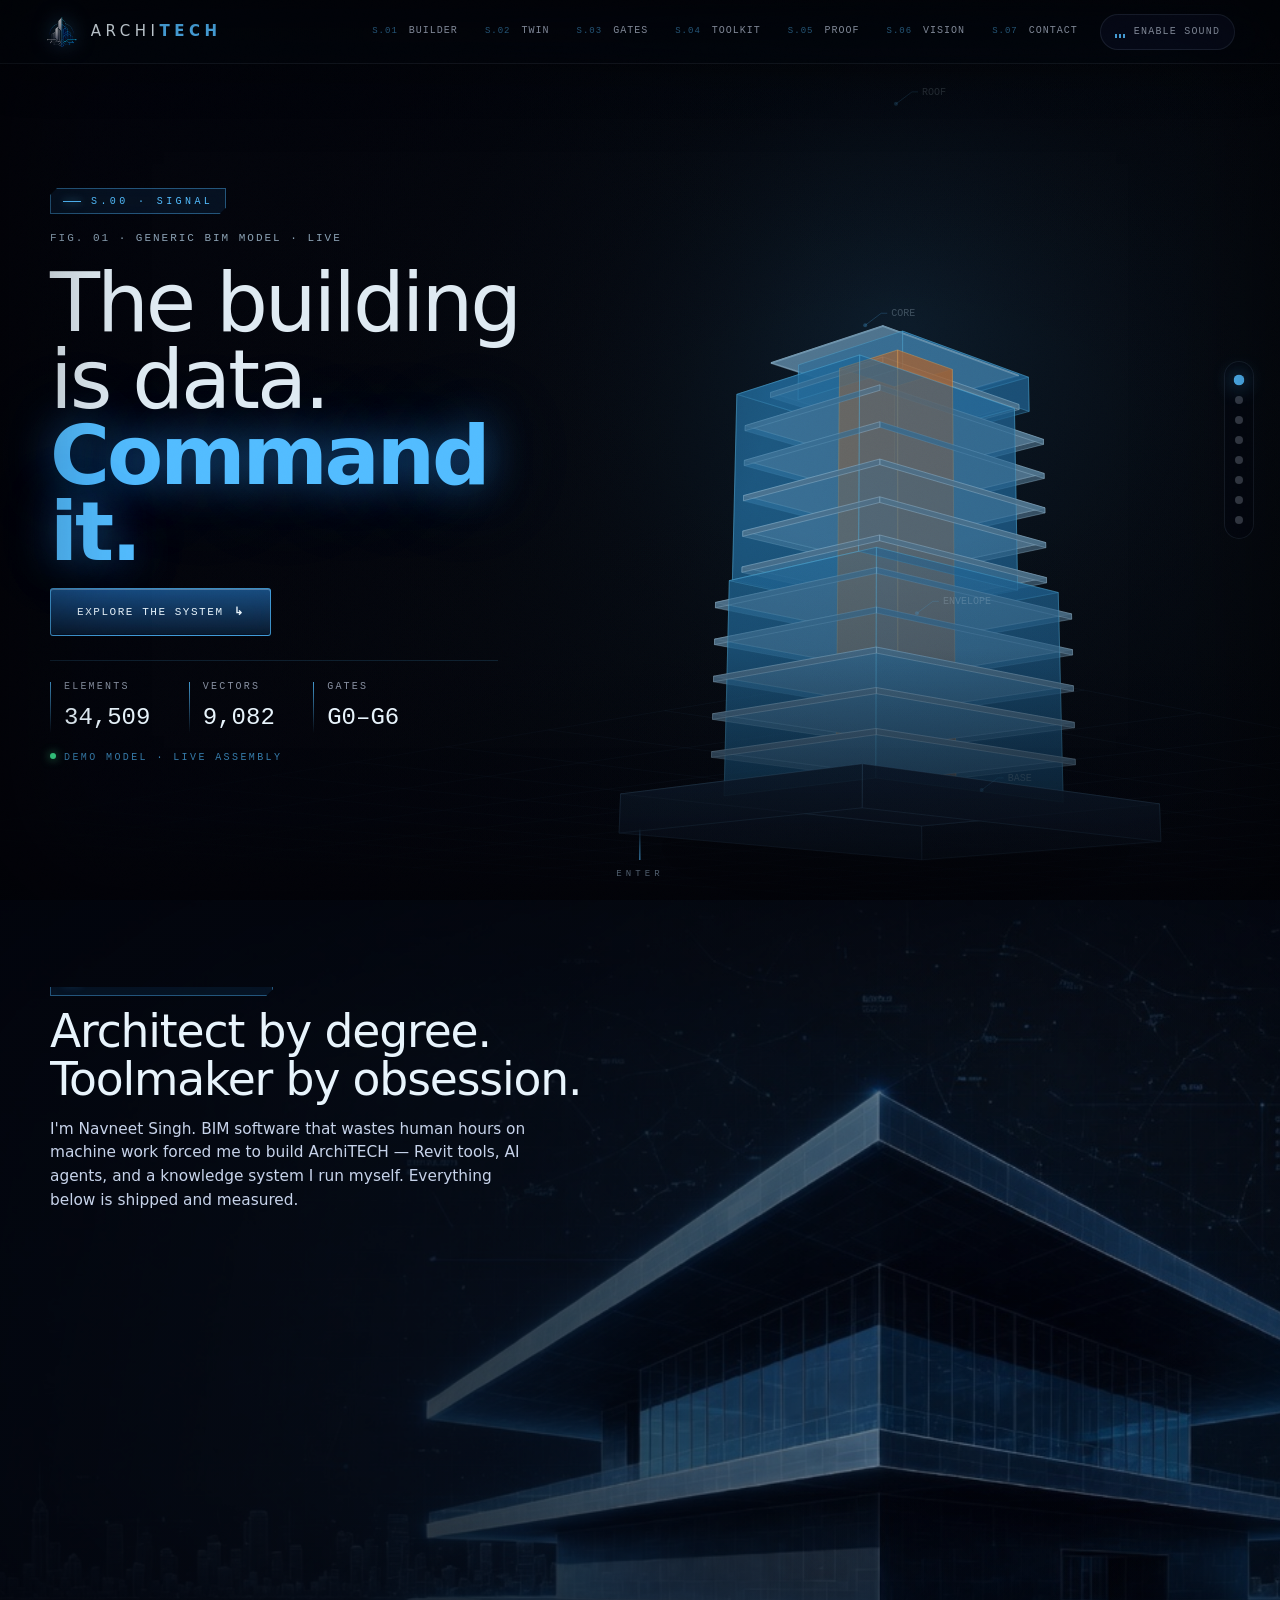
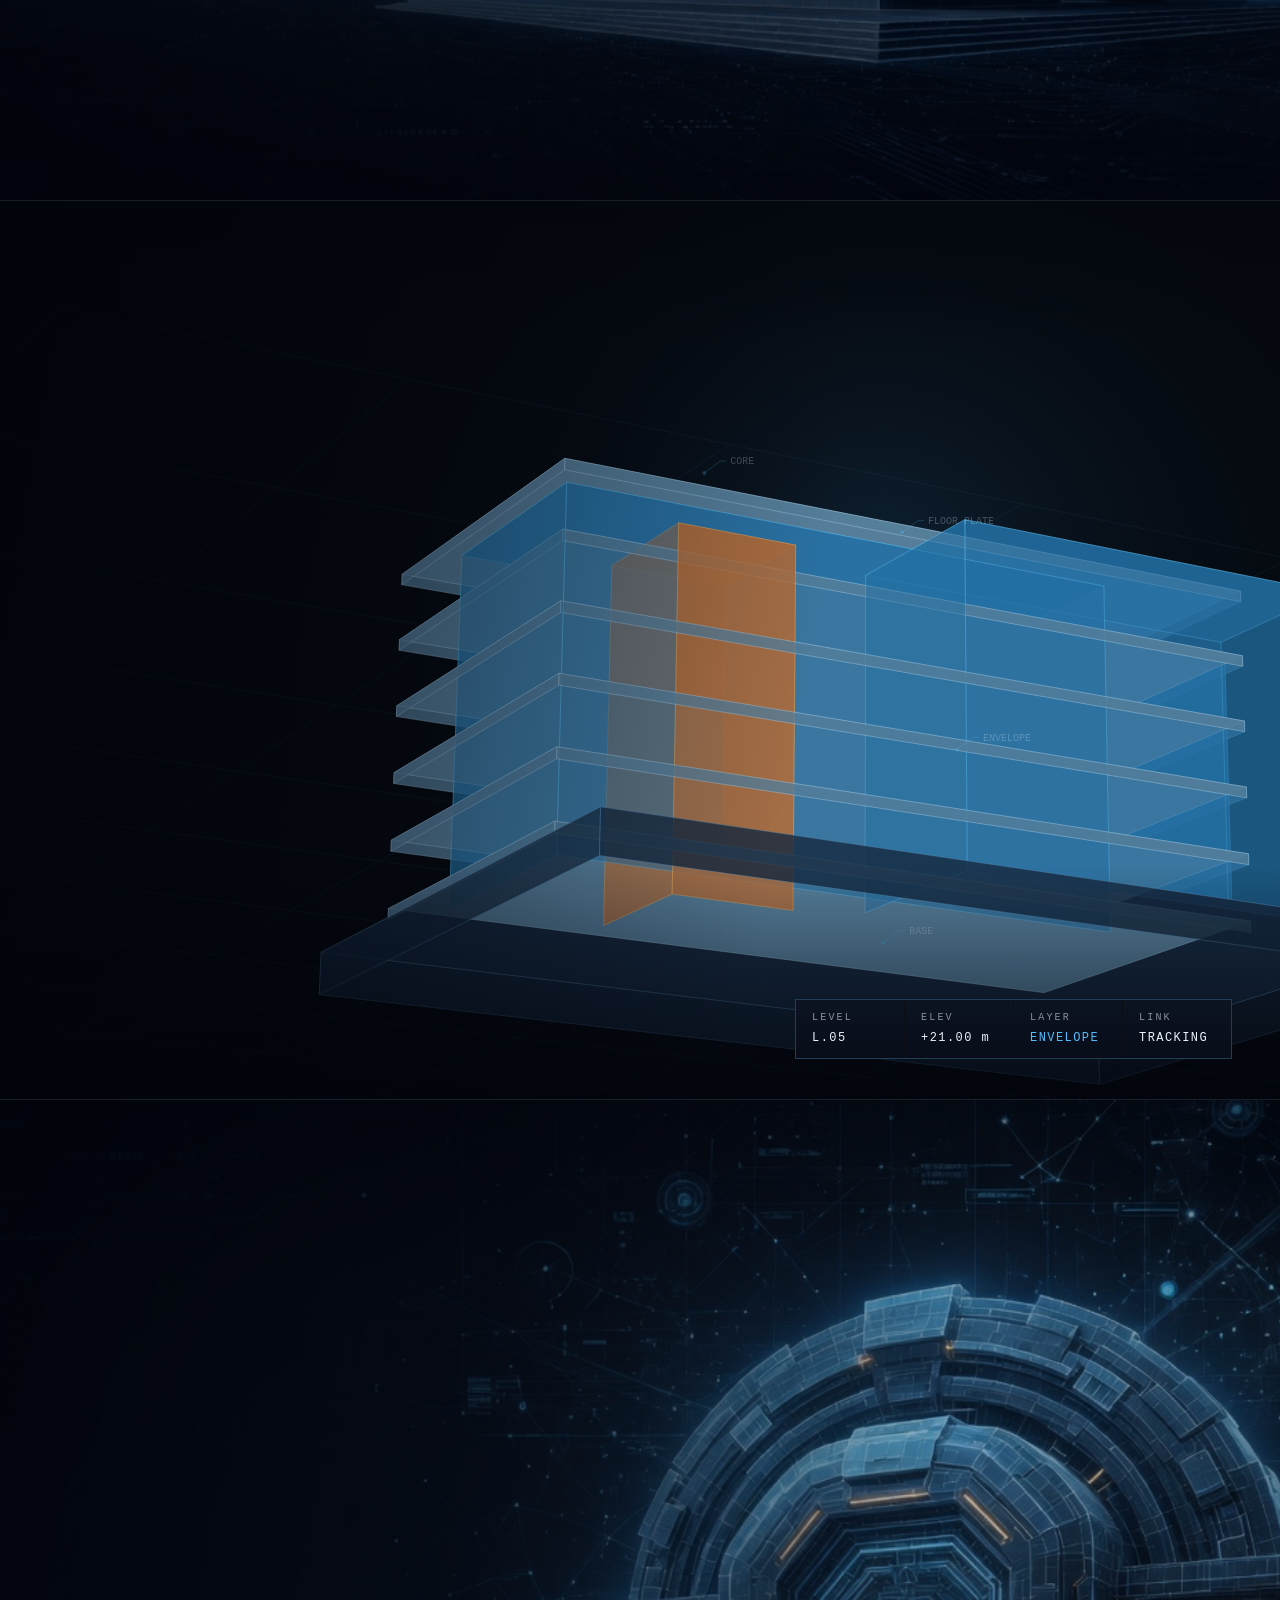
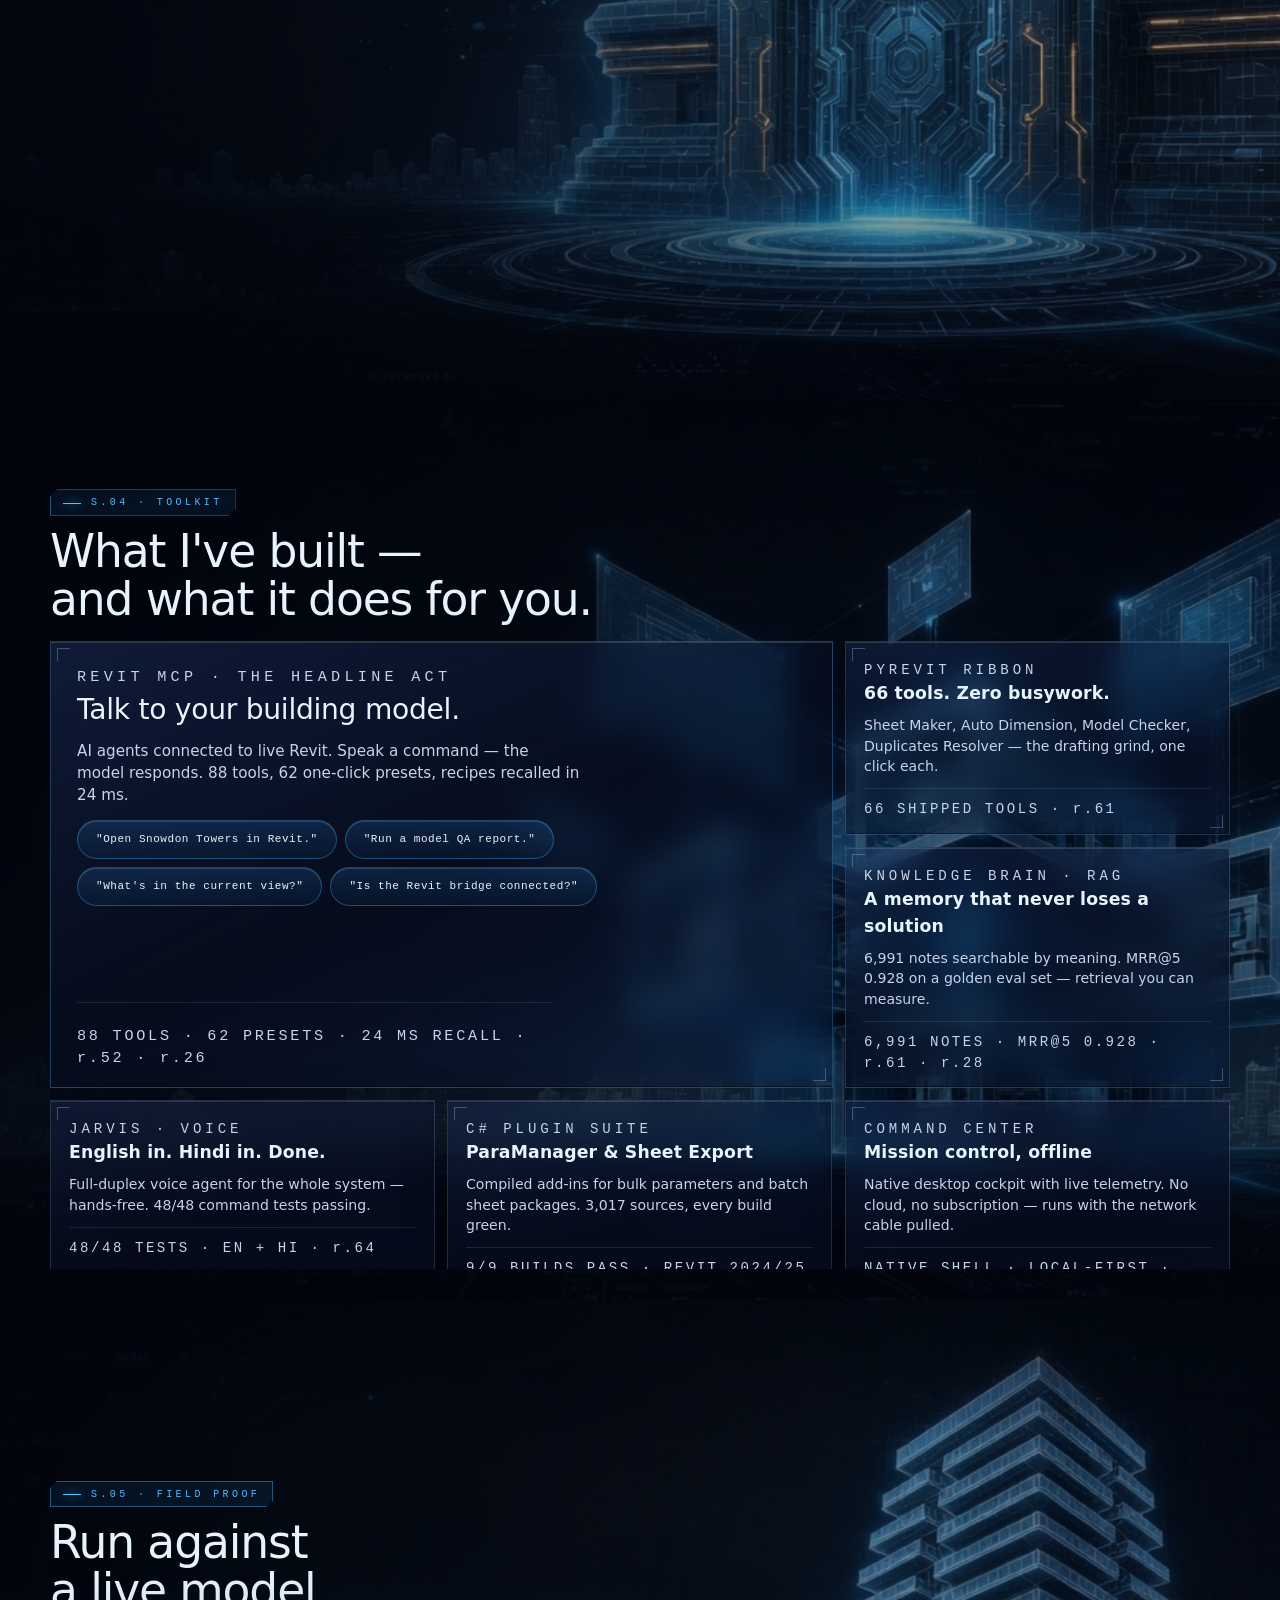
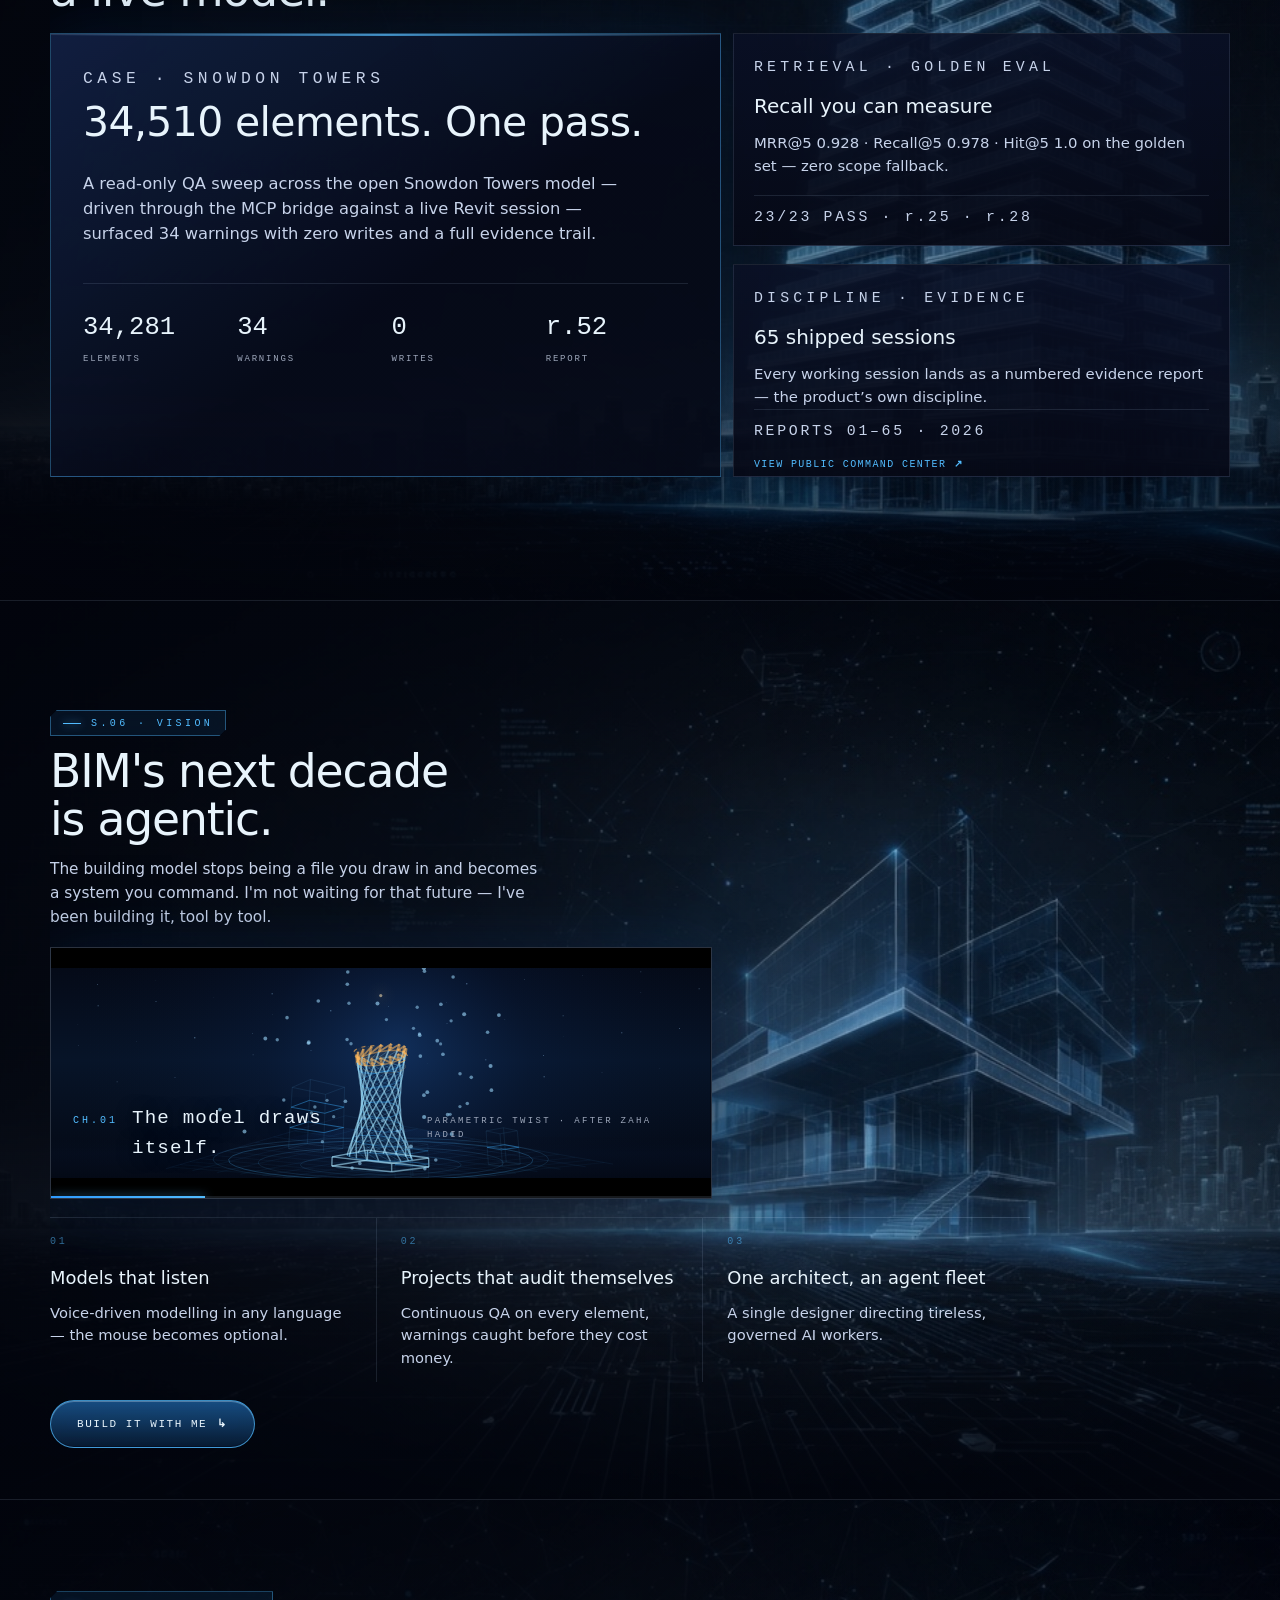
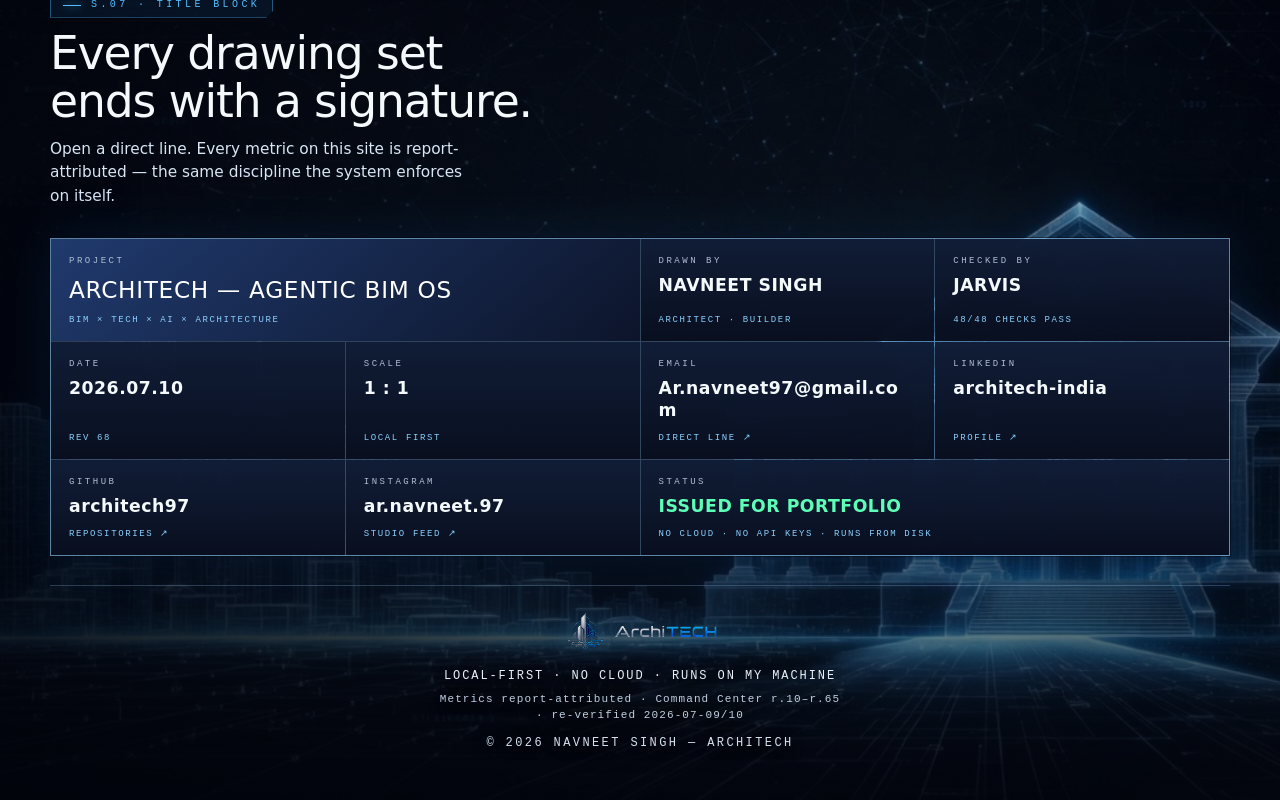
==== index.html @ 999695cd "ArchiTECH portfolio — cinematic agentic BIM OS showcase Co-Authored-By: Claude Fable 5 <noreply@anth" ====
<!doctype html>
<html lang="en">
<head>
  <meta charset="utf-8">
  <meta name="viewport" content="width=device-width, initial-scale=1">
  <meta name="theme-color" content="#05060f">
  <meta name="description" content="ArchiTECH — BIM, Revit automation, and local AI agents operating as one governed command system. Portfolio of Navneet Singh.">
  <meta property="og:type" content="website">
  <meta property="og:title" content="ArchiTECH — BIM × Tech × AI × Architecture">
  <meta property="og:description" content="The Agentic BIM OS: Revit automation, AI agents, and knowledge systems built by architect Navneet Singh. Talk to your building model.">
  <meta property="og:url" content="https://architech97.github.io/architech-portfolio/">
  <meta property="og:image" content="https://architech97.github.io/architech-portfolio/assets/architech-vision.jpeg">
  <meta name="twitter:card" content="summary_large_image">
  <meta name="twitter:title" content="ArchiTECH — BIM × Tech × AI × Architecture">
  <meta name="twitter:description" content="The Agentic BIM OS: Revit automation, AI agents, and knowledge systems built by architect Navneet Singh.">
  <meta name="twitter:image" content="https://architech97.github.io/architech-portfolio/assets/architech-vision.jpeg">
  <title>ArchiTECH — BIM × Tech × AI × Architecture</title>
  <link rel="icon" type="image/png" href="assets/architech-mark.png">
  <link rel="preload" as="image" href="assets/architech-vision.jpeg">
  <link rel="stylesheet" href="styles.css">
</head>
<body>
  <a class="skip-link" href="#main-content">Skip to content</a>
  <div class="cinema-frame" aria-hidden="true"></div>
  <div class="grain" aria-hidden="true"></div>

  <header class="topbar">
    <a class="brand js-audio-hit" href="#signal" aria-label="ArchiTECH home">
      <img class="brand-img" src="assets/architech-mark.png" alt="" width="34" height="30">
      <span class="brand-word">ARCHI<b>TECH</b></span>
    </a>

    <nav class="site-nav" id="site-nav" aria-label="Drawing set">
      <a class="js-audio-hit" href="#system"><i>S.01</i> Builder</a>
      <a class="js-audio-hit" href="#twin"><i>S.02</i> Twin</a>
      <a class="js-audio-hit" href="#gates"><i>S.03</i> Gates</a>
      <a class="js-audio-hit" href="#toolkit"><i>S.04</i> Toolkit</a>
      <a class="js-audio-hit" href="#proof"><i>S.05</i> Proof</a>
      <a class="js-audio-hit" href="#vision"><i>S.06</i> Vision</a>
      <a class="js-audio-hit" href="#contact"><i>S.07</i> Contact</a>
    </nav>

    <div class="topbar-end">
      <button class="sound-toggle js-audio-hit" type="button" data-sound-toggle aria-pressed="false" aria-label="Enable sound">
        <span class="sound-bars" aria-hidden="true"><i></i><i></i><i></i></span>
        <span data-sound-label>Enable sound</span>
      </button>
      <button class="nav-toggle js-audio-hit" type="button" data-nav-toggle aria-expanded="false" aria-controls="site-nav" aria-label="Open navigation">
        <span class="nav-toggle-bars" aria-hidden="true"><i></i><i></i><i></i></span>
      </button>
    </div>
  </header>

  <div class="nav-scrim" data-nav-scrim hidden></div>

  <nav class="slide-rail" aria-label="Slide progress">
    <a class="slide-dot js-audio-hit" href="#signal" data-slide="signal" aria-label="S.00 Signal" title="Signal"></a>
    <a class="slide-dot js-audio-hit" href="#system" data-slide="system" aria-label="S.01 Builder" title="Builder"></a>
    <a class="slide-dot js-audio-hit" href="#twin" data-slide="twin" aria-label="S.02 Twin" title="Twin"></a>
    <a class="slide-dot js-audio-hit" href="#gates" data-slide="gates" aria-label="S.03 Gates" title="Gates"></a>
    <a class="slide-dot js-audio-hit" href="#toolkit" data-slide="toolkit" aria-label="S.04 Toolkit" title="Toolkit"></a>
    <a class="slide-dot js-audio-hit" href="#proof" data-slide="proof" aria-label="S.05 Proof" title="Proof"></a>
    <a class="slide-dot js-audio-hit" href="#vision" data-slide="vision" aria-label="S.06 Vision" title="Vision"></a>
    <a class="slide-dot js-audio-hit" href="#contact" data-slide="contact" aria-label="S.07 Contact" title="Contact"></a>
  </nav>

  <main id="main-content" class="deck">

    <!-- ============ S.00 SIGNAL ============ -->
    <section class="hero slide holo-stage" id="signal" aria-labelledby="hero-title">
      <canvas id="signal-canvas" class="scene-canvas" aria-hidden="true"></canvas>
      <div class="hero-grade" aria-hidden="true"></div>
      <div class="hero-vignette" aria-hidden="true"></div>

      <div class="hero-inner">
        <div class="hero-copy" data-reveal>
          <p class="sheet-tag mono">S.00 · SIGNAL</p>
          <p class="model-plate mono" aria-hidden="true">FIG. 01 · GENERIC BIM MODEL · LIVE</p>
          <h1 id="hero-title">
            <span class="thin">The building</span>
            <span class="thin">is data.</span>
            <span class="strong">Command it.</span>
          </h1>
          <div class="hero-actions">
            <a class="btn btn-primary js-audio-hit" href="#system">Explore the system <b aria-hidden="true">↳</b></a>
          </div>
          <dl class="hero-hud mono" aria-label="System readout">
            <div><dt>Elements</dt><dd><span data-count="34510">0</span></dd></div>
            <div><dt>Vectors</dt><dd><span data-count="9082">0</span></dd></div>
            <div><dt>Gates</dt><dd>G0–G6</dd></div>
          </dl>
          <p class="hero-build mono" aria-hidden="true"><i></i>DEMO MODEL · LIVE ASSEMBLY</p>
        </div>
      </div>
      <p class="scroll-cue mono" aria-hidden="true"><span></span>ENTER</p>
    </section>

    <!-- ============ S.01 THE BUILDER ============ -->
    <section class="sec slide" id="system" aria-labelledby="system-title">
      <div class="slide-frame">
        <header class="sec-head" data-reveal>
          <p class="sheet-tag mono">S.01 · THE BUILDER</p>
          <h2 id="system-title">Architect by degree.<br>Toolmaker by obsession.</h2>
          <p class="sec-lede">
            I'm Navneet Singh. BIM software that wastes human hours on machine work forced me
            to build ArchiTECH — Revit tools, AI agents, and a knowledge system I run myself.
            Everything below is shipped and measured.
          </p>
        </header>

        <div class="stat-hero" data-reveal>
          <article class="stat primary">
            <b class="mono"><span data-count="66">0</span></b>
            <span>Revit ribbon tools</span>
            <i class="mono">r.61 · pyRevit</i>
          </article>
          <article class="stat primary">
            <b class="mono"><span data-count="34510">0</span></b>
            <span>Elements in one QA pass</span>
            <i class="mono">r.52 · Snowdon Towers</i>
          </article>
          <article class="stat primary">
            <b class="mono">G0–G6</b>
            <span>Safety gates on every write</span>
            <i class="mono">standing law</i>
          </article>
        </div>

        <div class="stat-grid" data-reveal aria-label="Full telemetry">
          <article class="stat"><b class="mono"><span data-count="6991">0</span></b><span>Vault notes indexed</span><i class="mono">r.61</i></article>
          <article class="stat"><b class="mono"><span data-count="9082">0</span></b><span>Vectors in Qdrant</span><i class="mono">r.61 · live</i></article>
          <article class="stat"><b class="mono"><span data-count="88">0</span></b><span>MCP tools cataloged</span><i class="mono">r.52 · 54 runnable</i></article>
          <article class="stat"><b class="mono"><span data-count="3017">0</span></b><span>C# sources, 9/9 builds</span><i class="mono">r.63 · r.31</i></article>
          <article class="stat"><b class="mono">48/48</b><span>Voice action tests</span><i class="mono">r.64 · JARVIS</i></article>
          <article class="stat"><b class="mono">0.928</b><span>MRR@5 retrieval</span><i class="mono">r.28 · golden set</i></article>
        </div>
      </div>

      <!-- Full-bleed ribbon ticker — outside the content frame so it runs edge-to-edge -->
      <div class="ribbon-panel" data-reveal aria-label="Shipped Revit tools">
        <div class="ribbon-head">
          <span class="ribbon-live mono" aria-hidden="true"><i></i> LIVE RIBBON</span>
          <p class="marquee-caption mono">66 TOOLS ON ONE RIBBON — EVERY NAME BELOW IS SHIPPED AND IN USE</p>
        </div>
        <div class="marquee-wrap">
          <div class="marquee" aria-hidden="true">
            <div class="marquee-track">
              <span>Sheet Maker</span><span>Auto Dimension</span><span>Model Checker</span><span>BEP Check</span><span>ISO 19650 Check</span><span>Warnings Inspector</span><span>Duplicates Resolver</span><span>Excel to Schedule</span><span>Sheet Renamer</span><span>Purge</span><span>Room to Finishes</span><span>Coord Plan</span><span>History Tracker</span><span>Family Name Editor</span>
              <span>Sheet Maker</span><span>Auto Dimension</span><span>Model Checker</span><span>BEP Check</span><span>ISO 19650 Check</span><span>Warnings Inspector</span><span>Duplicates Resolver</span><span>Excel to Schedule</span><span>Sheet Renamer</span><span>Purge</span><span>Room to Finishes</span><span>Coord Plan</span><span>History Tracker</span><span>Family Name Editor</span>
            </div>
          </div>
          <div class="marquee marquee-rev" aria-hidden="true">
            <div class="marquee-track">
              <span>Match Overrides</span><span>VP Align</span><span>Text Tag Align</span><span>Drafting Legend</span><span>Spell Check</span><span>Imports Off</span><span>Links Inspector</span><span>Detail Groups</span><span>Make Pattern</span><span>Merge Dimension</span><span>Room Height Adjust</span><span>Navis View</span><span>Graphic Overviews</span><span>Usage Dashboard</span>
              <span>Match Overrides</span><span>VP Align</span><span>Text Tag Align</span><span>Drafting Legend</span><span>Spell Check</span><span>Imports Off</span><span>Links Inspector</span><span>Detail Groups</span><span>Make Pattern</span><span>Merge Dimension</span><span>Room Height Adjust</span><span>Navis View</span><span>Graphic Overviews</span><span>Usage Dashboard</span>
            </div>
          </div>
        </div>
      </div>
    </section>

    <!-- ============ S.02 DIGITAL TWIN ============ -->
    <section class="twin slide holo-stage" id="twin" aria-labelledby="twin-title">
      <canvas id="twin-canvas" class="scene-canvas" aria-hidden="true"></canvas>
      <div class="twin-grade" aria-hidden="true"></div>

      <div class="twin-copy" data-reveal>
        <div class="twin-rail">
          <p class="sheet-tag mono">S.02 · DIGITAL TWIN</p>
          <p class="model-plate mono">FIG. 02 · GENERIC BIM MODEL</p>
          <h2 id="twin-title">From massing<br>to model intelligence.</h2>
          <p>A generic demo building assembles as coordinated structure, floors, envelope, and systems—then verifies as one digital twin.</p>
          <ol class="twin-stages mono" data-twin-stages aria-label="Model assembly stages">
            <li class="twin-stage is-active" data-stage="0">01 · Structure</li>
            <li class="twin-stage" data-stage="1">02 · Floor plates</li>
            <li class="twin-stage" data-stage="2">03 · Envelope</li>
            <li class="twin-stage" data-stage="3">04 · Systems</li>
            <li class="twin-stage" data-stage="4">05 · Verified</li>
          </ol>
          <p class="twin-hint mono">DRAG TO INSPECT · SOLID BIM VIEW</p>
          <p class="twin-status mono">ACTIVE · <b id="twin-build-status">Structure</b></p>
        </div>
      </div>

      <div class="twin-hud mono" aria-hidden="true">
        <div class="hud-cell"><span class="hud-k">LEVEL</span><span id="twin-level">L.00</span></div>
        <div class="hud-cell"><span class="hud-k">ELEV</span><span id="twin-elev">+0.00 m</span></div>
        <div class="hud-cell"><span class="hud-k">LAYER</span><span id="twin-layer">STREAM BED</span></div>
        <div class="hud-cell hud-ok"><span class="hud-k">LINK</span><span class="ro-ok">TRACKING</span></div>
      </div>
    </section>

    <!-- ============ S.03 GOVERNED WRITES ============ -->
    <section class="sec gates slide" id="gates" aria-labelledby="gates-title">
      <div class="slide-frame">
      <div class="gates-grid">
        <header class="sec-head" data-reveal>
          <p class="sheet-tag mono">S.03 · GOVERNED WRITES</p>
          <h2 id="gates-title">The agent never<br>touches the model.</h2>
          <p class="sec-lede">
            AI that edits a live building model has to earn trust. Every proposed change
            clears seven safety gates, runs as an all-or-nothing transaction, survives a
            double-check, and leaves permanent proof. Anything less rolls back.
          </p>
          <p class="sec-note mono">SAFETY IS THE FEATURE. NOTHING CHANGES WITHOUT A PAPER TRAIL.</p>
        </header>

        <ol class="pipeline" data-reveal aria-label="Write pipeline">
          <li class="pl-stage" style="--i:0" data-tilt><span class="card-glare" aria-hidden="true"></span><b>YOUR INTENT</b><span class="mono">spoken or typed — understood and checked</span></li>
          <li class="pl-gates" style="--i:1" aria-label="Gate chain G0 to G6 — click a gate to ignite the chain">
            <span class="gate mono" style="--i:1">G0</span>
            <span class="gate mono" style="--i:2">G1</span>
            <span class="gate mono" style="--i:3">G2</span>
            <span class="gate mono" style="--i:4">G3</span>
            <span class="gate mono" style="--i:5">G4</span>
            <span class="gate mono" style="--i:6">G5</span>
            <span class="gate mono" style="--i:7">G6</span>
          </li>
          <li class="pl-hint mono" style="--i:7" aria-hidden="true">CLICK A GATE TO IGNITE THE CHAIN</li>
          <li class="pl-stage" style="--i:8" data-tilt><span class="card-glare" aria-hidden="true"></span><b>THE CHANGE</b><span class="mono">all-or-nothing — no half-finished edits</span></li>
          <li class="pl-stage" style="--i:9" data-tilt><span class="card-glare" aria-hidden="true"></span><b>THE DOUBLE-CHECK</b><span class="mono">verified against the live model</span></li>
          <li class="pl-stage last" style="--i:10" data-tilt><span class="card-glare" aria-hidden="true"></span><b>THE RECORD</b><span class="mono">permanent proof of what changed, and why</span></li>
          <li class="pl-rollback mono" style="--i:11" aria-label="Failure path">⟲ ANY FAILURE → ROLLBACK — THE MODEL IS NEVER LEFT MID-WRITE</li>
        </ol>
      </div>
      </div>
    </section>

    <!-- ============ S.04 TOOLKIT ============ -->
    <section class="sec slide" id="toolkit" aria-labelledby="toolkit-title">
      <div class="slide-frame">
      <header class="sec-head" data-reveal>
        <p class="sheet-tag mono">S.04 · TOOLKIT</p>
        <h2 id="toolkit-title">What I've built —<br>and what it does for you.</h2>
      </header>

      <div class="cards bento">
        <article class="card feature" data-reveal data-tilt>
          <span class="card-glare" aria-hidden="true"></span>
          <p class="card-eyebrow mono">REVIT MCP · THE HEADLINE ACT</p>
          <h3>Talk to your building model.</h3>
          <p>
            AI agents connected to live Revit. Speak a command — the model responds.
            88 tools, 62 one-click presets, recipes recalled in 24&nbsp;ms.
          </p>
          <ul class="say-list" aria-label="Real commands it runs">
            <li class="mono js-audio-hit">"Open Snowdon Towers in Revit."</li>
            <li class="mono js-audio-hit">"Run a model QA report."</li>
            <li class="mono js-audio-hit">"What's in the current view?"</li>
            <li class="mono js-audio-hit">"Is the Revit bridge connected?"</li>
          </ul>
          <p class="card-meta mono">88 TOOLS · 62 PRESETS · 24 MS RECALL · r.52 · r.26</p>
        </article>

        <article class="card" data-reveal data-tilt>
          <span class="card-glare" aria-hidden="true"></span>
          <p class="card-eyebrow mono">PYREVIT RIBBON</p>
          <h3>66 tools. Zero busywork.</h3>
          <p>Sheet Maker, Auto Dimension, Model Checker, Duplicates Resolver — the drafting grind, one click each.</p>
          <p class="card-meta mono">66 SHIPPED TOOLS · r.61</p>
        </article>

        <article class="card" data-reveal data-tilt>
          <span class="card-glare" aria-hidden="true"></span>
          <p class="card-eyebrow mono">KNOWLEDGE BRAIN · RAG</p>
          <h3>A memory that never loses a solution</h3>
          <p>6,991 notes searchable by meaning. MRR@5 0.928 on a golden eval set — retrieval you can measure.</p>
          <p class="card-meta mono">6,991 NOTES · MRR@5 0.928 · r.61 · r.28</p>
        </article>

        <article class="card" data-reveal data-tilt>
          <span class="card-glare" aria-hidden="true"></span>
          <p class="card-eyebrow mono">JARVIS · VOICE</p>
          <h3>English in. Hindi in. Done.</h3>
          <p>Full-duplex voice agent for the whole system — hands-free. 48/48 command tests passing.</p>
          <p class="card-meta mono">48/48 TESTS · EN + HI · r.64</p>
        </article>

        <article class="card" data-reveal data-tilt>
          <span class="card-glare" aria-hidden="true"></span>
          <p class="card-eyebrow mono">C# PLUGIN SUITE</p>
          <h3>ParaManager & Sheet Export</h3>
          <p>Compiled add-ins for bulk parameters and batch sheet packages. 3,017 sources, every build green.</p>
          <p class="card-meta mono">9/9 BUILDS PASS · REVIT 2024/25 · r.63 · r.31</p>
        </article>

        <article class="card" data-reveal data-tilt>
          <span class="card-glare" aria-hidden="true"></span>
          <p class="card-eyebrow mono">COMMAND CENTER</p>
          <h3>Mission control, offline</h3>
          <p>Native desktop cockpit with live telemetry. No cloud, no subscription — runs with the network cable pulled.</p>
          <p class="card-meta mono">NATIVE SHELL · LOCAL-FIRST · r.62</p>
        </article>
      </div>

      <p class="platforms mono" data-reveal aria-label="Platforms covered">
        <span>REVIT</span><span>AUTOCAD</span><span>NAVISWORKS</span><span>SKETCHUP</span><span>RHINO</span>
      </p>
      </div>
    </section>

    <!-- ============ S.05 FIELD PROOF ============ -->
    <section class="sec slide" id="proof" aria-labelledby="proof-title">
      <div class="slide-frame">
      <header class="sec-head" data-reveal>
        <p class="sheet-tag mono">S.05 · FIELD PROOF</p>
        <h2 id="proof-title">Run against<br>a live model.</h2>
      </header>

      <article class="case-cinema" data-reveal>
        <div class="case-cinema-main" data-tilt>
          <span class="card-glare" aria-hidden="true"></span>
          <p class="card-eyebrow mono">CASE · SNOWDON TOWERS</p>
          <h3>34,510 elements. One pass.</h3>
          <p>
            A read-only QA sweep across the open Snowdon Towers model — driven through the
            MCP bridge against a live Revit session — surfaced 34 warnings with zero writes
            and a full evidence trail.
          </p>
          <div class="case-metrics mono">
            <div><span data-count="34510">0</span><i>elements</i></div>
            <div><span data-count="34">0</span><i>warnings</i></div>
            <div><span>0</span><i>writes</i></div>
            <div><span>r.52</span><i>report</i></div>
          </div>
        </div>
        <div class="case-cinema-side">
          <article class="proof-card" data-tilt>
            <span class="card-glare" aria-hidden="true"></span>
            <p class="card-eyebrow mono">RETRIEVAL · GOLDEN EVAL</p>
            <h3>Recall you can measure</h3>
            <p>MRR@5 0.928 · Recall@5 0.978 · Hit@5 1.0 on the golden set — zero scope fallback.</p>
            <p class="card-meta mono">23/23 PASS · r.25 · r.28</p>
          </article>
          <article class="proof-card" data-tilt>
            <span class="card-glare" aria-hidden="true"></span>
            <p class="card-eyebrow mono">DISCIPLINE · EVIDENCE</p>
            <h3>65 shipped sessions</h3>
            <p>Every working session lands as a numbered evidence report — the product’s own discipline.</p>
            <p class="card-meta mono">REPORTS 01–65 · 2026</p>
            <a class="text-link js-audio-hit" href="https://architech97.github.io/architech-command-center/" target="_blank" rel="noreferrer">View public Command Center <b aria-hidden="true">↗</b></a>
          </article>
        </div>
      </article>
      </div>
    </section>

    <!-- ============ S.06 VISION ============ -->
    <section class="vision slide" id="vision" aria-labelledby="vision-title">
      <div class="vision-grade" aria-hidden="true"></div>
      <div class="vision-inner slide-frame">
        <header class="sec-head" data-reveal>
          <p class="sheet-tag mono">S.06 · VISION</p>
          <h2 id="vision-title">BIM's next decade<br>is agentic.</h2>
          <p class="sec-lede">
            The building model stops being a file you draw in and becomes a system you
            command. I'm not waiting for that future — I've been building it, tool by tool.
          </p>
        </header>
        <figure class="film" data-reveal aria-label="Cinematic sequence: a building model assembling itself">
          <div class="film-letterbox top" aria-hidden="true"></div>
          <div class="film-letterbox bot" aria-hidden="true"></div>
          <canvas id="film-canvas" aria-hidden="true"></canvas>
          <figcaption class="film-caption mono" aria-hidden="true">
            <span id="film-chapter">CH.01</span>
            <span id="film-line">The model draws itself.</span>
            <span class="film-credit">PARAMETRIC TWIST · AFTER ZAHA HADID</span>
          </figcaption>
          <div class="film-bar" aria-hidden="true"><i id="film-progress"></i></div>
        </figure>
        <ol class="vision-points" data-reveal>
          <li data-tilt>
            <span class="card-glare" aria-hidden="true"></span>
            <span class="vp-num mono" aria-hidden="true">01</span>
            <b>Models that listen</b>
            <p>Voice-driven modelling in any language — the mouse becomes optional.</p>
          </li>
          <li data-tilt>
            <span class="card-glare" aria-hidden="true"></span>
            <span class="vp-num mono" aria-hidden="true">02</span>
            <b>Projects that audit themselves</b>
            <p>Continuous QA on every element, warnings caught before they cost money.</p>
          </li>
          <li data-tilt>
            <span class="card-glare" aria-hidden="true"></span>
            <span class="vp-num mono" aria-hidden="true">03</span>
            <b>One architect, an agent fleet</b>
            <p>A single designer directing tireless, governed AI workers.</p>
          </li>
        </ol>
        <div class="vision-cta" data-reveal>
          <a class="btn btn-primary js-audio-hit" href="#contact">Build it with me <b aria-hidden="true">↳</b></a>
        </div>
      </div>
    </section>

    <!-- ============ S.07 TITLE BLOCK ============ -->
    <section class="sec tb-sec slide slide-end" id="contact" aria-labelledby="contact-title">
      <div class="slide-frame slide-frame-end">
        <header class="sec-head" data-reveal>
          <p class="sheet-tag mono">S.07 · TITLE BLOCK</p>
          <h2 id="contact-title">Every drawing set<br>ends with a signature.</h2>
          <p class="sec-lede contact-lede">
            Open a direct line. Every metric on this site is report-attributed —
            the same discipline the system enforces on itself.
          </p>
        </header>

        <div class="titleblock" data-reveal aria-label="Project title block and contact">
          <div class="tb-cell tb-project">
            <i class="mono">PROJECT</i>
            <b>ARCHITECH — AGENTIC BIM OS</b>
            <span class="mono">BIM × TECH × AI × ARCHITECTURE</span>
          </div>
          <div class="tb-cell">
            <i class="mono">DRAWN BY</i>
            <b>NAVNEET SINGH</b>
            <span class="mono">ARCHITECT · BUILDER</span>
          </div>
          <div class="tb-cell">
            <i class="mono">CHECKED BY</i>
            <b>JARVIS</b>
            <span class="mono">48/48 CHECKS PASS</span>
          </div>
          <div class="tb-cell">
            <i class="mono">DATE</i>
            <b>2026.07.10</b>
            <span class="mono">REV 68</span>
          </div>
          <div class="tb-cell">
            <i class="mono">SCALE</i>
            <b>1 : 1</b>
            <span class="mono">LOCAL FIRST</span>
          </div>
          <a class="tb-cell tb-link js-audio-hit" href="mailto:Ar.navneet97@gmail.com">
            <i class="mono">EMAIL</i>
            <b>Ar.navneet97@gmail.com</b>
            <span class="mono">DIRECT LINE ↗</span>
          </a>
          <a class="tb-cell tb-link js-audio-hit" href="https://www.linkedin.com/in/architech-india/" target="_blank" rel="noreferrer">
            <i class="mono">LINKEDIN</i>
            <b>architech-india</b>
            <span class="mono">PROFILE ↗</span>
          </a>
          <a class="tb-cell tb-link js-audio-hit" href="https://github.com/architech97" target="_blank" rel="noreferrer">
            <i class="mono">GITHUB</i>
            <b>architech97</b>
            <span class="mono">REPOSITORIES ↗</span>
          </a>
          <a class="tb-cell tb-link js-audio-hit" href="https://www.instagram.com/ar.navneet.97/" target="_blank" rel="noreferrer">
            <i class="mono">INSTAGRAM</i>
            <b>ar.navneet.97</b>
            <span class="mono">STUDIO FEED ↗</span>
          </a>
          <div class="tb-cell tb-status">
            <i class="mono">STATUS</i>
            <b>ISSUED FOR PORTFOLIO</b>
            <span class="mono">NO CLOUD · NO API KEYS · RUNS FROM DISK</span>
          </div>
        </div>

        <footer class="footer" data-reveal>
          <img class="footer-wordmark" src="assets/architech-logo-color.png" alt="ArchiTECH" width="160" height="44" loading="lazy">
          <p class="mono">LOCAL-FIRST · NO CLOUD · RUNS ON MY MACHINE</p>
          <p class="mono footnote">Metrics report-attributed · Command Center r.10–r.65 · re-verified 2026-07-09/10</p>
          <p class="mono">© 2026 NAVNEET SINGH — ARCHITECH</p>
        </footer>
      </div>
    </section>
  </main>

  <script src="script.js"></script>
</body>
</html>
---- styles.css ----
/* ============================================================
   ArchiTECH Portfolio — cinematic design system (v6)
   Palette locked to Command Center tokens:
   midnight #05060f · electric blue #2f9bff · cyan #52bcff
   ice #d8ecf8 · fog #9da7ba · hairline rgba(186,215,247,.12)
   Amber is reserved for the scan head + attention only.
   ============================================================ */

:root {
  --ink: #05060f;
  --ink-deep: #02030a;
  --panel: rgba(11, 17, 36, .58);
  --panel-hi: rgba(15, 24, 52, .8);
  --line: rgba(186, 215, 247, .12);
  --line-strong: rgba(186, 215, 247, .3);
  --ice: #e8f4fc;
  --mist: #c7d3ea;
  --fog: #9da7ba;
  --blue: #2f9bff;
  --cyan: #52bcff;
  --blue-dim: rgba(47, 155, 255, .14);
  --amber: #ffb454;
  --good: #39d98a;
  --display: "Segoe UI Variable Display", "Segoe UI", system-ui, sans-serif;
  --body: "Segoe UI Variable Text", "Segoe UI", system-ui, sans-serif;
  --mono: "Cascadia Code", "Cascadia Mono", Consolas, "IBM Plex Mono", monospace;
  --ease: cubic-bezier(.16, 1, .3, 1);
  --ease-out: cubic-bezier(.22, 1, .36, 1);
  --wrap: min(1180px, calc(100vw - clamp(40px, 5vw, 88px)));
  --sec-gap: clamp(28px, 4.5vh, 48px);
  --topbar-h: 64px;
  --slide-pad-y: clamp(72px, 9vh, 96px);
}

* { box-sizing: border-box; }

html {
  background: var(--ink-deep);
  scroll-behavior: smooth;
  scroll-padding-top: 0;
  color-scheme: dark;
  /* Full-slide deck */
  scroll-snap-type: y mandatory;
  height: 100%;
  overflow-y: scroll;
  overflow-x: hidden;
}

body {
  margin: 0;
  min-width: 320px;
  min-height: 100%;
  overflow-x: hidden;
  background: var(--ink);
  color: var(--mist);
  font-family: var(--body);
  font-size: 16px;
  line-height: 1.55;
  -webkit-font-smoothing: antialiased;
  text-rendering: optimizeLegibility;
}

/* Cinematic letterbox + film grain */
.cinema-frame {
  position: fixed;
  inset: 0;
  z-index: 140;
  pointer-events: none;
  box-shadow: inset 0 0 120px 20px rgba(0, 0, 0, .45);
}
.grain {
  position: fixed;
  inset: 0;
  z-index: 130;
  pointer-events: none;
  opacity: .035;
  mix-blend-mode: overlay;
  background-image: url("data:image/svg+xml,%3Csvg viewBox='0 0 256 256' xmlns='http://www.w3.org/2000/svg'%3E%3Cfilter id='n'%3E%3CfeTurbulence type='fractalNoise' baseFrequency='0.85' numOctaves='4' stitchTiles='stitch'/%3E%3C/filter%3E%3Crect width='100%25' height='100%25' filter='url(%23n)'/%3E%3C/svg%3E");
  background-size: 180px 180px;
}

a { color: inherit; text-decoration: none; }
button { font: inherit; cursor: pointer; }
canvas { display: block; }
img { max-width: 100%; height: auto; }

.mono { font-family: var(--mono); }

::selection { background: rgba(47, 155, 255, .35); color: var(--ice); }

:focus-visible {
  outline: 2px solid var(--cyan);
  outline-offset: 3px;
  border-radius: 2px;
}

.skip-link {
  position: fixed; left: 16px; top: -64px; z-index: 200;
  padding: 10px 16px;
  background: var(--ink-deep); color: var(--ice);
  border: 1px solid var(--cyan);
  font-family: var(--mono); font-size: 12px; letter-spacing: .08em;
  transition: top .2s var(--ease);
}
.skip-link:focus { top: 14px; }

/* ------------------------------------------------------------
   Boot overlay
   ------------------------------------------------------------ */
#boot {
  position: fixed; inset: 0; z-index: 150;
  display: grid; place-items: center;
  background: var(--ink-deep);
  transition: opacity .7s var(--ease), visibility .7s;
}
#boot.done { opacity: 0; visibility: hidden; }
.boot-inner { width: min(460px, 84vw); }
.boot-mark {
  font-family: var(--mono); font-size: 12px; letter-spacing: .5em;
  color: var(--ice); margin: 0 0 18px;
}
.boot-mark b { color: var(--cyan); font-weight: 400; }
.boot-log {
  margin: 0 0 18px; min-height: 122px;
  font-family: var(--mono); font-size: 11px; line-height: 2.2;
  letter-spacing: .06em; color: var(--fog);
  white-space: pre-wrap;
}
.boot-log em { font-style: normal; color: var(--good); }
.boot-bar {
  height: 2px; background: var(--line); overflow: hidden;
}
.boot-bar i {
  display: block; height: 100%; width: 0;
  background: linear-gradient(90deg, var(--blue), var(--cyan));
  box-shadow: 0 0 12px rgba(82, 188, 255, .8);
  transition: width .24s linear;
}
body.boot-lock,
body.nav-lock { overflow: hidden; }

/* ------------------------------------------------------------
   Top bar
   ------------------------------------------------------------ */
.topbar {
  position: fixed; top: 0; left: 0; right: 0; z-index: 100;
  height: var(--topbar-h);
  display: flex; align-items: center; justify-content: space-between;
  gap: 20px;
  padding: 0 clamp(16px, 3.5vw, 48px);
  background: rgba(3, 5, 12, .62);
  backdrop-filter: blur(22px) saturate(1.35);
  -webkit-backdrop-filter: blur(22px) saturate(1.35);
  border-bottom: 1px solid rgba(186, 215, 247, .08);
  box-shadow: 0 12px 40px rgba(0, 0, 0, .25);
}

.brand { display: inline-flex; align-items: center; gap: 12px; flex-shrink: 0; }
.brand-img {
  width: 34px; height: 30px; object-fit: contain;
  filter: drop-shadow(0 0 10px rgba(82, 188, 255, .5));
}
.brand-word {
  font-family: var(--display);
  font-size: 15px; font-weight: 350; letter-spacing: .3em;
  color: var(--ice); white-space: nowrap;
}
.brand-word b { font-weight: 700; color: var(--cyan); }

.site-nav {
  display: flex; gap: clamp(10px, 1.8vw, 28px);
  margin-left: auto;
  flex-wrap: nowrap;
}
.site-nav a {
  font-family: var(--mono); font-size: 10px; letter-spacing: .1em;
  text-transform: uppercase; color: var(--fog);
  padding: 6px 2px;
  border-bottom: 1px solid transparent;
  transition: color .2s ease, border-color .2s ease;
  white-space: nowrap;
}
.site-nav a i {
  font-style: normal; color: rgba(82, 188, 255, .55);
  margin-right: 4px; font-size: 9px;
}
.site-nav a:hover { color: var(--ice); }
.site-nav a.active { color: var(--ice); border-bottom-color: var(--cyan); }
.site-nav a.active i { color: var(--cyan); }

.topbar-end { display: flex; align-items: center; gap: 10px; flex-shrink: 0; }

.sound-toggle {
  display: inline-flex; align-items: center; gap: 9px;
  min-height: 36px; padding: 0 14px;
  border: 1px solid var(--line); border-radius: 999px;
  background: rgba(10, 16, 37, .6); color: var(--fog);
  font-family: var(--mono); font-size: 10px;
  letter-spacing: .12em; text-transform: uppercase;
  transition: border-color .2s ease, background .2s ease, color .2s ease;
}
.sound-toggle:hover { border-color: rgba(82, 188, 255, .6); color: var(--ice); }
.sound-toggle[aria-pressed="true"] {
  border-color: rgba(82, 188, 255, .75);
  background: var(--blue-dim); color: var(--ice);
}
.sound-bars { display: flex; align-items: flex-end; gap: 2px; height: 12px; }
.sound-bars i { width: 2px; height: 4px; background: var(--cyan); transition: height .2s ease; }
body.sound-on .sound-bars i { animation: soundbars .9s ease-in-out infinite alternate; }
body.sound-on .sound-bars i:nth-child(1) { animation-delay: -.34s; }
body.sound-on .sound-bars i:nth-child(2) { animation-delay: -.12s; }
body.sound-on .sound-bars i:nth-child(3) { animation-delay: -.56s; }
@keyframes soundbars { from { height: 3px; } to { height: 12px; } }

.nav-toggle {
  display: none;
  align-items: center; justify-content: center;
  width: 40px; height: 40px;
  border: 1px solid var(--line); border-radius: 10px;
  background: rgba(10, 16, 37, .6); color: var(--ice);
  padding: 0;
  transition: border-color .2s ease, background .2s ease;
}
.nav-toggle:hover { border-color: rgba(82, 188, 255, .6); }
.nav-toggle-bars {
  display: flex; flex-direction: column; gap: 5px; width: 16px;
}
.nav-toggle-bars i {
  display: block; height: 1.5px; width: 100%;
  background: var(--ice); border-radius: 1px;
  transition: transform .3s var(--ease), opacity .2s ease;
}
body.nav-open .nav-toggle-bars i:nth-child(1) { transform: translateY(6.5px) rotate(45deg); }
body.nav-open .nav-toggle-bars i:nth-child(2) { opacity: 0; }
body.nav-open .nav-toggle-bars i:nth-child(3) { transform: translateY(-6.5px) rotate(-45deg); }

.nav-scrim {
  position: fixed; inset: 0; z-index: 90;
  background: rgba(2, 3, 10, .72);
  backdrop-filter: blur(4px);
  -webkit-backdrop-filter: blur(4px);
  opacity: 0; pointer-events: none;
  transition: opacity .3s var(--ease);
}
body.nav-open .nav-scrim { opacity: 1; pointer-events: auto; }

/* ------------------------------------------------------------
   Full-slide deck
   ------------------------------------------------------------ */
.deck {
  position: relative;
}

.slide {
  position: relative;
  z-index: 0;
  min-height: 100svh;
  height: 100svh;
  max-height: 100svh;
  width: 100%;
  scroll-snap-align: start;
  scroll-snap-stop: always;
  display: flex;
  flex-direction: column;
  justify-content: center;
  overflow: hidden;
  padding:
    calc(var(--topbar-h) + clamp(16px, 2.5vh, 32px))
    0
    clamp(24px, 3.5vh, 40px);
}

.slide-frame {
  width: var(--wrap);
  margin: 0 auto;
  max-height: 100%;
  overflow: hidden;
  position: relative;
  z-index: 1;
}

/* Last slide — calm signature sheet, positive vertical rhythm */
.slide-end {
  justify-content: center;
  overflow: hidden;
  padding-bottom: clamp(28px, 4vh, 48px);
}
.slide-frame-end {
  overflow: visible;
  max-height: none;
  width: min(var(--wrap), 100%);
  display: flex;
  flex-direction: column;
  justify-content: center;
  gap: clamp(20px, 3.2vh, 36px);
  padding: 0;
}

/* Right-edge progress rail */
.slide-rail {
  position: fixed;
  right: clamp(14px, 2vw, 28px);
  top: 50%;
  transform: translateY(-50%);
  z-index: 90;
  display: flex;
  flex-direction: column;
  gap: 12px;
  padding: 14px 10px;
  border-radius: 999px;
  background: rgba(4, 8, 18, .45);
  border: 1px solid rgba(186, 215, 247, .1);
  backdrop-filter: blur(12px);
  -webkit-backdrop-filter: blur(12px);
}
.slide-dot {
  width: 8px; height: 8px;
  border-radius: 50%;
  background: rgba(157, 167, 186, .35);
  border: 1px solid transparent;
  transition: transform .3s var(--ease), background .25s ease, box-shadow .3s ease;
}
.slide-dot:hover {
  background: rgba(216, 236, 248, .7);
  transform: scale(1.25);
}
.slide-dot.active {
  background: var(--cyan);
  box-shadow: 0 0 14px rgba(82, 188, 255, .85);
  transform: scale(1.35);
}

/* ------------------------------------------------------------
   Shared section chrome + per-sheet atmospheres
   ------------------------------------------------------------ */
/* Full-bleed holographic plates — oversized for Ken Burns + parallax room */
.sec {
  margin: 0;
  width: 100%;
  --bg-x: 50%;
  --bg-y: 42%;
  --bg-px: 0px;
  --bg-py: 0px;
  overflow: hidden;
}
.sec::before {
  content: "";
  position: absolute;
  /* Small bleed only — keep architecture fully readable (not over-zoomed) */
  inset: -3%;
  width: auto;
  height: auto;
  z-index: 0;
  pointer-events: none;
  background-color: #03050c;
  background-repeat: no-repeat;
  background-size: cover;
  background-position: var(--bg-x) var(--bg-y);
  /* Gentle scale: enough for parallax, not a crop-in */
  transform: translate3d(var(--bg-px), var(--bg-py), 0) scale(1.04);
  transform-origin: center center;
  will-change: transform, background-position;
  transition: transform .7s var(--ease-out);
  animation: bgKen 40s ease-in-out infinite alternate;
}

/* Shared grade: keep left/content legible, reveal model on the right */
.sec::after {
  content: "";
  position: absolute;
  inset: 0;
  z-index: 0;
  pointer-events: none;
  background:
    linear-gradient(100deg, rgba(2, 4, 12, .94) 0%, rgba(2, 4, 12, .76) 34%, rgba(2, 4, 12, .28) 68%, rgba(2, 4, 12, .48) 100%),
    linear-gradient(0deg, rgba(2, 4, 12, .78) 0%, transparent 28%),
    linear-gradient(180deg, rgba(2, 4, 12, .42) 0%, transparent 16%);
  /* Slow light sweep for cinematic depth */
  background-image:
    linear-gradient(100deg, rgba(2, 4, 12, .94) 0%, rgba(2, 4, 12, .76) 34%, rgba(2, 4, 12, .28) 68%, rgba(2, 4, 12, .48) 100%),
    linear-gradient(0deg, rgba(2, 4, 12, .78) 0%, transparent 28%),
    linear-gradient(180deg, rgba(2, 4, 12, .42) 0%, transparent 16%),
    linear-gradient(115deg, transparent 40%, rgba(82, 188, 255, .04) 50%, transparent 60%);
  background-size: auto, auto, auto, 200% 200%;
  animation: gradeSweep 14s ease-in-out infinite alternate;
}

@keyframes bgKen {
  from {
    background-position: calc(var(--bg-x) - 1.5%) calc(var(--bg-y) - 1%);
  }
  to {
    background-position: calc(var(--bg-x) + 1.8%) calc(var(--bg-y) + 1.2%);
  }
}
@keyframes gradeSweep {
  from { background-position: 0 0, 0 0, 0 0, 0% 40%; }
  to { background-position: 0 0, 0 0, 0 0, 100% 60%; }
}

/* S.01 Builder */
#system {
  --bg-x: 58%;
  --bg-y: 48%;
}
#system::before {
  background-image: url("assets/bg-builder.jpg");
  animation-duration: 40s;
  animation-delay: -4s;
}
#system::after {
  background-image:
    linear-gradient(100deg, rgba(2, 4, 12, .92) 0%, rgba(2, 4, 12, .72) 40%, rgba(2, 4, 12, .35) 75%, rgba(2, 4, 12, .55) 100%),
    linear-gradient(0deg, rgba(2, 4, 12, .7) 0%, transparent 35%),
    linear-gradient(180deg, rgba(2, 4, 12, .4) 0%, transparent 18%),
    linear-gradient(115deg, transparent 40%, rgba(82, 188, 255, .045) 50%, transparent 60%);
  background-size: auto, auto, auto, 200% 200%;
}

/* S.03 Gates */
#gates {
  --bg-x: 60%;
  --bg-y: 50%;
  min-height: 100svh;
  height: 100svh;
}
#gates::before {
  background-image: url("assets/bg-gates.jpg");
  background-color: #02040c;
  animation-duration: 32s;
  animation-delay: -8s;
}
#gates::after {
  background-image:
    linear-gradient(100deg, rgba(2, 4, 12, .93) 0%, rgba(2, 4, 12, .74) 36%, rgba(2, 4, 12, .2) 70%, rgba(2, 4, 12, .38) 100%),
    linear-gradient(0deg, rgba(2, 4, 12, .7) 0%, transparent 30%),
    linear-gradient(180deg, rgba(2, 4, 12, .42) 0%, transparent 20%),
    linear-gradient(115deg, transparent 40%, rgba(255, 180, 84, .035) 50%, transparent 60%);
  background-size: auto, auto, auto, 200% 200%;
}

/* S.04 Toolkit */
#toolkit {
  --bg-x: 58%;
  --bg-y: 48%;
}
#toolkit::before {
  background-image: url("assets/bg-toolkit.jpg");
  animation-duration: 38s;
  animation-delay: -12s;
}

/* S.05 Proof */
#proof {
  --bg-x: 58%;
  --bg-y: 48%;
}
#proof::before {
  background-image: url("assets/bg-proof.jpg");
  animation-duration: 34s;
  animation-delay: -2s;
}

/* S.07 Title block — balanced plate (left + right architecture) */
#contact {
  --bg-x: 48%;
  --bg-y: 48%;
}
#contact::before {
  background-image: url("assets/bg-contact.jpg");
  animation-duration: 42s;
  animation-delay: -16s;
}
#contact::after {
  background-image:
    linear-gradient(100deg, rgba(2, 4, 12, .9) 0%, rgba(2, 4, 12, .68) 36%, rgba(2, 4, 12, .22) 70%, rgba(2, 4, 12, .4) 100%),
    linear-gradient(0deg, rgba(2, 4, 12, .82) 0%, transparent 32%),
    linear-gradient(180deg, rgba(2, 4, 12, .38) 0%, transparent 20%),
    linear-gradient(115deg, transparent 40%, rgba(82, 188, 255, .04) 50%, transparent 60%);
  background-size: auto, auto, auto, 200% 200%;
}
#contact .sec-head {
  max-width: 560px;
}
#contact .sec-head h2 {
  color: #f4f9fc;
  margin-bottom: 12px;
}
#contact .contact-lede {
  color: #d8e6f5;
  max-width: 46ch;
  margin: 0;
}

.sheet-tag {
  display: inline-flex; align-items: center; gap: 10px;
  margin: 0 0 12px;
  padding: 5px 12px 4px;
  border: 1px solid rgba(82, 188, 255, .4);
  background: rgba(47, 155, 255, .09);
  backdrop-filter: blur(8px);
  -webkit-backdrop-filter: blur(8px);
  font-size: 10px; letter-spacing: .34em; text-transform: uppercase;
  color: var(--cyan);
  clip-path: polygon(7px 0, 100% 0, 100% calc(100% - 7px), calc(100% - 7px) 100%, 0 100%, 0 7px);
  box-shadow: 0 0 24px rgba(47, 155, 255, .08);
}
.sheet-tag::before {
  content: ""; width: 18px; height: 1px;
  background: var(--cyan); box-shadow: 0 0 8px rgba(82, 188, 255, .9);
}

.eyebrow {
  font-size: 10px; letter-spacing: .3em; color: var(--fog);
  margin: 0 0 18px; max-width: 48ch;
}

.sec-head { max-width: 640px; }
.sec-head h2 {
  margin: 0 0 14px;
  font-family: var(--display);
  font-size: clamp(1.85rem, 3.8vw, 2.85rem);
  font-weight: 250; line-height: 1.05; letter-spacing: -.025em;
  color: var(--ice);
  text-wrap: balance;
}
.sec-lede {
  margin: 0; max-width: 50ch; color: var(--mist);
  font-size: clamp(.95rem, 1.2vw, 1.05rem);
  line-height: 1.55;
  text-wrap: pretty;
}
.sec-note { margin: 14px 0 0; font-size: 10px; letter-spacing: .18em; color: var(--fog); }

html.js [data-reveal] {
  opacity: 0;
  transform: translateY(24px);
  filter: blur(3px);
  transition:
    opacity .85s var(--ease-out),
    transform .85s var(--ease-out),
    filter .75s var(--ease-out);
}
html.js [data-reveal].is-revealed {
  opacity: 1;
  transform: none;
  filter: none;
  pointer-events: auto;
}

/* ------------------------------------------------------------
   S.00 — Hero (solid demo model + editorial type)
   ------------------------------------------------------------ */
.holo-stage { isolation: isolate; }

.scene-canvas {
  position: absolute; inset: 0;
  width: 100%; height: 100%;
  z-index: 0;
  display: block;
  pointer-events: none;
}

.hero {
  background: #02040c;
  padding: 0;
  justify-content: stretch;
}
#signal-canvas { z-index: 0; opacity: 1; mix-blend-mode: normal; }

.hero-grade {
  position: absolute; inset: 0; z-index: 1; pointer-events: none;
  background:
    linear-gradient(105deg,
      rgba(2, 4, 12, .92) 0%,
      rgba(2, 4, 12, .55) 32%,
      rgba(2, 4, 12, .08) 58%,
      rgba(2, 4, 12, .18) 100%),
    linear-gradient(0deg, rgba(2, 4, 12, .72) 0%, transparent 28%),
    linear-gradient(180deg, rgba(2, 4, 12, .42) 0%, transparent 16%);
}
.hero-vignette {
  position: absolute; inset: 0; z-index: 1; pointer-events: none;
  background:
    radial-gradient(ellipse 80% 70% at 70% 48%, transparent 18%, rgba(2, 3, 10, .5) 100%);
}

.hero-inner {
  position: relative;
  z-index: 3;
  width: var(--wrap);
  margin: 0 auto;
  max-width: none;
  min-height: 100%;
  display: flex;
  flex-direction: column;
  justify-content: center;
  padding:
    calc(var(--topbar-h) + clamp(20px, 3.5vh, 40px))
    0
    clamp(36px, 5vh, 56px);
}

.hero-copy {
  max-width: min(34rem, 44%);
}

.hero-copy .sheet-tag { margin-bottom: 16px; }
.model-plate {
  margin: 0 0 18px;
  font-size: 11px;
  letter-spacing: .18em;
  color: rgba(190, 220, 242, .72);
}

.hero-copy .eyebrow {
  margin: 0 0 16px;
  letter-spacing: .22em;
  font-size: 10px;
  color: rgba(180, 205, 230, .78);
  max-width: none;
}

.hero h1 {
  margin: 0 0 18px;
  font-family: var(--display);
  font-size: clamp(2.6rem, 6.4vw, 5.5rem);
  line-height: .93;
  letter-spacing: -.038em;
  color: var(--ice);
  text-wrap: balance;
}
.hero h1 span { display: block; }
.hero h1 .thin { font-weight: 200; opacity: .96; }
.hero h1 .strong {
  font-weight: 700;
  color: var(--cyan);
  text-shadow:
    0 0 40px rgba(47, 155, 255, .5),
    0 0 100px rgba(47, 155, 255, .22);
}

.lede {
  max-width: 40ch;
  margin: 0 0 24px;
  font-size: clamp(.98rem, 1.25vw, 1.08rem);
  color: var(--mist);
  line-height: 1.55;
  text-wrap: pretty;
}

.hero .hero-actions {
  display: flex;
  flex-wrap: wrap;
  align-items: center;
  gap: 12px;
  margin: 0 0 24px;
}

.btn {
  display: inline-flex; align-items: center; gap: 10px;
  min-height: 48px; padding: 0 26px;
  border-radius: 999px;
  font-family: var(--mono); font-size: 11px;
  letter-spacing: .14em; text-transform: uppercase;
  position: relative; overflow: hidden;
  backdrop-filter: blur(10px) saturate(1.3);
  -webkit-backdrop-filter: blur(10px) saturate(1.3);
  cursor: pointer;
  transition:
    transform .28s var(--ease), box-shadow .3s ease,
    border-color .22s ease, background .22s ease, color .22s ease,
    letter-spacing .28s ease;
}
.hero .btn { border-radius: 3px; }
.btn:hover { transform: translateY(-2px); letter-spacing: .16em; }
.btn:active { transform: translateY(1px) scale(.985); }
.btn::before {
  content: ""; position: absolute; top: 0; bottom: 0; left: -80%; width: 55%;
  background: linear-gradient(100deg, transparent, rgba(216, 236, 248, .28), transparent);
  transform: skewX(-18deg);
  transition: left .65s var(--ease);
  pointer-events: none;
}
.btn:hover::before { left: 130%; }
.btn-primary {
  border: 1px solid rgba(82, 188, 255, .7);
  background: linear-gradient(180deg, rgba(47, 155, 255, .48), rgba(47, 155, 255, .14));
  color: var(--ice);
  box-shadow:
    inset 0 1px 0 rgba(216, 236, 248, .3),
    inset 0 -1px 0 rgba(2, 6, 20, .4);
}
.btn-primary:hover {
  box-shadow:
    0 12px 36px rgba(47, 155, 255, .42),
    0 0 0 1px rgba(82, 188, 255, .25),
    inset 0 1px 0 rgba(216, 236, 248, .36);
  border-color: var(--cyan);
}
.btn-primary:focus-visible {
  box-shadow: 0 0 0 3px rgba(82, 188, 255, .35), 0 10px 30px rgba(47, 155, 255, .3);
}
.btn-ghost {
  border: 1px solid var(--line-strong);
  background: rgba(10, 16, 37, .5);
  color: var(--mist);
}
.btn-ghost:hover {
  border-color: rgba(82, 188, 255, .65);
  color: var(--ice);
  background: rgba(16, 28, 60, .62);
  box-shadow: 0 8px 24px rgba(2, 6, 20, .45);
}

.hero-hud {
  display: flex;
  flex-wrap: wrap;
  gap: clamp(20px, 3vw, 40px);
  margin: 0;
  padding-top: 18px;
  border-top: 1px solid rgba(82, 188, 255, .14);
  max-width: 28rem;
}
.hero-hud div { position: relative; padding-left: 14px; }
.hero-hud div::before {
  content: "";
  position: absolute; left: 0; top: 3px; bottom: 3px;
  width: 1px;
  background: linear-gradient(180deg, var(--cyan), transparent);
  opacity: .8;
}
.hero-hud dt {
  font-size: 10px; letter-spacing: .22em; text-transform: uppercase;
  color: rgba(157, 167, 186, .85); margin-bottom: 4px;
}
.hero-hud dd {
  margin: 0;
  font-size: clamp(1.15rem, 2vw, 1.5rem);
  color: var(--ice); font-weight: 350;
  font-variant-numeric: tabular-nums;
}

.hero-build {
  margin: 14px 0 0;
  font-size: 10px;
  letter-spacing: .24em;
  text-transform: uppercase;
  color: rgba(82, 188, 255, .65);
}
.hero-build i {
  display: inline-block;
  width: 6px; height: 6px; margin-right: 8px;
  border-radius: 50%;
  background: var(--good);
  box-shadow: 0 0 10px rgba(57, 217, 138, .85);
  vertical-align: 1px;
  animation: livepulse 1.6s ease-in-out infinite;
}
@keyframes livepulse {
  0%, 100% { opacity: 1; transform: scale(1); }
  50% { opacity: .5; transform: scale(.85); }
}

.scroll-cue {
  position: absolute; left: 50%; bottom: 18px; transform: translateX(-50%);
  z-index: 3;
  display: flex; flex-direction: column; align-items: center; gap: 8px;
  font-size: 9px; letter-spacing: .45em; color: rgba(180, 210, 240, .55); margin: 0;
}
.scroll-cue span {
  width: 1px; height: 32px;
  background: linear-gradient(180deg, transparent, var(--cyan));
  animation: cue 2.2s var(--ease) infinite;
}
@keyframes cue {
  0% { transform: scaleY(0); transform-origin: top; }
  55% { transform: scaleY(1); transform-origin: top; }
  56% { transform-origin: bottom; }
  100% { transform: scaleY(0); transform-origin: bottom; }
}

/* ------------------------------------------------------------
   S.01 — Builder stats + live ribbon
   ------------------------------------------------------------ */
.stat-hero {
  display: grid;
  grid-template-columns: repeat(3, 1fr);
  gap: 1px;
  margin: 0;
  background: var(--line-strong);
  border: 1px solid var(--line-strong);
  box-shadow: 0 0 60px rgba(47, 155, 255, .1);
}
.stat-hero .stat.primary {
  padding: 22px 22px 18px;
  background:
    linear-gradient(160deg, rgba(22, 38, 78, .75), rgba(6, 10, 24, .97));
}
.stat-hero .stat.primary b {
  font-size: clamp(1.9rem, 3.2vw, 2.6rem);
  color: var(--ice);
  text-shadow: 0 0 40px rgba(47, 155, 255, .25);
}
.stat-hero .stat.primary > span {
  font-size: .92rem; color: var(--mist); margin-top: 6px;
}

.stat-grid {
  display: grid;
  grid-template-columns: repeat(3, 1fr);
  gap: 1px;
  margin: 0;
  background: var(--line);
  border: 1px solid var(--line);
}
.stat {
  position: relative;
  background: linear-gradient(180deg, rgba(10, 16, 37, .92), rgba(6, 9, 22, .96));
  padding: 18px 18px 16px;
  transition: background .25s ease;
}
.stat:hover {
  background: linear-gradient(180deg, rgba(16, 26, 56, .95), rgba(8, 12, 30, .97));
}
.stat b {
  display: block;
  font-size: clamp(1.25rem, 2.2vw, 1.7rem);
  font-weight: 400; color: var(--ice);
  letter-spacing: -.01em;
  font-variant-numeric: tabular-nums;
}
.stat > span { display: block; margin-top: 5px; font-size: .86rem; color: var(--mist); }
.stat i {
  display: block; margin-top: 10px;
  font-style: normal; font-size: 9px;
  letter-spacing: .2em; text-transform: uppercase;
  color: rgba(82, 188, 255, .6);
}
.stat::after {
  content: "";
  position: absolute; top: 10px; right: 10px;
  width: 8px; height: 8px;
  border-top: 1px solid var(--line-strong);
  border-right: 1px solid var(--line-strong);
  transition: border-color .25s ease;
}
.stat:hover::after { border-color: var(--cyan); }

.ribbon-panel {
  width: 100%;
  margin-top: auto;
  flex-shrink: 0;
  border-top: 1px solid var(--line);
  background: linear-gradient(180deg, rgba(47, 155, 255, .04), transparent 50%, rgba(47, 155, 255, .03));
}
.ribbon-head {
  width: var(--wrap);
  margin: 0 auto;
  padding: 12px 0 8px;
  display: flex;
  flex-wrap: wrap;
  align-items: center;
  gap: 12px 20px;
}
.ribbon-live {
  display: inline-flex;
  align-items: center;
  gap: 8px;
  font-size: 9px;
  letter-spacing: .22em;
  color: var(--good);
}
.ribbon-live i {
  width: 6px; height: 6px; border-radius: 50%;
  background: var(--good);
  box-shadow: 0 0 10px rgba(57, 217, 138, .9);
  animation: livepulse 1.4s ease-in-out infinite;
}
.marquee-caption {
  margin: 0;
  font-size: 9px; letter-spacing: .22em;
  color: var(--fog);
}
.marquee-wrap {
  padding: 10px 0 16px;
  overflow: hidden;
}
.marquee {
  overflow: hidden;
  mask-image: linear-gradient(90deg, transparent, black 6%, black 94%, transparent);
  -webkit-mask-image: linear-gradient(90deg, transparent, black 6%, black 94%, transparent);
}
.marquee + .marquee { margin-top: 8px; }
.marquee-track {
  display: inline-flex; gap: 10px; white-space: nowrap;
  animation: belt 46s linear infinite;
  will-change: transform;
}
.marquee-rev .marquee-track { animation-direction: reverse; animation-duration: 54s; }
.marquee:hover .marquee-track { animation-play-state: paused; }
.marquee-track span {
  display: inline-block; padding: 7px 16px;
  border: 1px solid var(--line);
  background: linear-gradient(180deg, rgba(20, 32, 64, .5), rgba(8, 13, 30, .6));
  box-shadow: inset 0 1px 0 rgba(216, 236, 248, .1);
  backdrop-filter: blur(4px);
  -webkit-backdrop-filter: blur(4px);
  border-radius: 999px;
  font-family: var(--mono); font-size: 11px; letter-spacing: .08em;
  color: var(--mist);
  transition: color .2s ease, border-color .2s ease, box-shadow .2s ease;
}
.marquee-track span:hover {
  color: var(--ice); border-color: var(--cyan);
  box-shadow: 0 0 18px rgba(47, 155, 255, .3), inset 0 1px 0 rgba(216, 236, 248, .16);
}
@keyframes belt { to { transform: translateX(-50%); } }

#system.slide {
  justify-content: space-between;
  gap: clamp(12px, 2vh, 20px);
  padding-bottom: 0;
}
#system .slide-frame {
  flex: 1 1 auto;
  display: flex;
  flex-direction: column;
  justify-content: center;
  gap: clamp(14px, 2vh, 22px);
  min-height: 0;
  padding-bottom: 4px;
}
#system .sec-head { margin-bottom: 0; }
#system .stat-hero { margin-top: 0; }
#system .stat-grid { margin-top: 0; }
#system .ribbon-panel {
  margin-top: 0;
  flex-shrink: 0;
}

/* ------------------------------------------------------------
   S.02 — Digital twin (generic solid-model assembly + orbit)
   ------------------------------------------------------------ */
.twin {
  margin: 0;
  padding: 0;
  border-top: 1px solid var(--line);
  border-bottom: 1px solid var(--line);
  cursor: grab;
  background: #02040c;
  justify-content: stretch;
}
.twin:active { cursor: grabbing; }
#twin-canvas {
  z-index: 0;
  opacity: 1;
  mix-blend-mode: normal;
  pointer-events: none;
}
.twin-grade {
  position: absolute; inset: 0; z-index: 1; pointer-events: none;
  background:
    linear-gradient(100deg, rgba(2, 4, 12, .88) 0%, rgba(2, 4, 12, .35) 36%, transparent 62%),
    linear-gradient(0deg, rgba(2, 4, 12, .78) 0%, transparent 26%),
    linear-gradient(180deg, rgba(2, 4, 12, .42) 0%, transparent 16%);
}

.twin-copy {
  position: relative;
  z-index: 3;
  width: var(--wrap);
  margin: 0 auto;
  max-width: none;
  padding: calc(var(--topbar-h) + 64px) 0 72px;
  pointer-events: none;
  display: flex;
  align-items: stretch;
  min-height: 0;
  flex: 1;
}
.twin-rail {
  width: min(390px, 34vw);
  padding: 28px 30px;
  border-block: 1px solid rgba(82, 188, 255, .24);
  border-left: 2px solid var(--cyan);
  background: rgba(5, 8, 13, .92);
}
.twin-rail .sheet-tag { margin-bottom: 12px; }
.twin-copy h2 {
  margin: 0 0 12px;
  font-family: var(--display);
  font-weight: 350;
  font-size: clamp(2rem, 4.2vw, 3.2rem);
  letter-spacing: -.02em;
  color: var(--ice);
  line-height: 1.05;
}
.twin-rail > p:not([class]) {
  max-width: 38ch;
  margin: 0;
  color: var(--mist);
  line-height: 1.55;
  font-size: clamp(.95rem, 1.15vw, 1.05rem);
}
.twin-stages {
  list-style: none;
  margin: 24px 0 20px;
  padding: 0;
}
.twin-stage {
  padding: 8px 0;
  font-size: 11px;
  letter-spacing: .14em;
  color: var(--fog);
}
.twin-stage.is-active { color: var(--cyan); }
.twin-hint {
  margin-top: 16px !important;
  font-size: 11px;
  letter-spacing: .24em;
  color: rgba(82, 188, 255, .75);
}
.twin-status {
  margin-top: 12px !important;
  font-size: 11px;
  letter-spacing: .2em;
  color: rgba(180, 210, 240, .55);
}
.twin-status b {
  font-weight: 500;
  color: var(--cyan);
  letter-spacing: .16em;
}

.twin-hud {
  position: absolute;
  left: auto;
  right: 48px;
  bottom: 40px;
  transform: none;
  z-index: 4;
  display: flex;
  flex-wrap: wrap;
  justify-content: center;
  gap: 1px;
  max-width: min(680px, calc(100vw - 32px));
  border: 1px solid rgba(82, 188, 255, .28);
  background: rgba(12, 15, 20, .96);
  overflow: hidden;
}
.hud-cell {
  display: flex;
  flex-direction: column;
  gap: 4px;
  min-width: 108px;
  padding: 10px 16px;
  background: linear-gradient(180deg, rgba(12, 24, 48, .5), rgba(6, 12, 28, .65));
}
.hud-k {
  font-size: 10px;
  letter-spacing: .22em;
  color: rgba(157, 167, 186, .85);
}
.hud-cell > span:last-child {
  font-size: 12px;
  letter-spacing: .12em;
  color: var(--ice);
}
.hud-cell #twin-layer { color: var(--cyan); }
.hud-ok .ro-ok,
.twin-hud .ro-ok { color: var(--good); }

/* ------------------------------------------------------------
   S.03 — Gate pipeline
   ------------------------------------------------------------ */
.gates-grid {
  display: grid;
  grid-template-columns: minmax(300px, 1fr) minmax(320px, 500px);
  gap: clamp(40px, 6vw, 110px);
  align-items: start;
  position: relative;
}

.pipeline { list-style: none; margin: 0; padding: 0 0 0 26px; position: relative; }
.pipeline::before {
  content: "";
  position: absolute; left: 0; top: 12px; bottom: 12px; width: 1px;
  background: repeating-linear-gradient(180deg, var(--cyan) 0 6px, transparent 6px 12px);
  opacity: .5;
  animation: pipeflow 1.6s linear infinite;
}
@keyframes pipeflow { to { background-position: 0 12px; } }

.pipeline > li { position: relative; margin: 0 0 14px; }
.pipeline > li::before {
  content: "";
  position: absolute; left: -30px; top: 14px;
  width: 9px; height: 9px; transform: rotate(45deg);
  background: var(--ink); border: 1px solid var(--line-strong);
  transition: background .3s ease, border-color .3s ease, box-shadow .3s ease;
}
.pl-stage {
  border: 1px solid var(--line);
  background: linear-gradient(135deg, rgba(14, 22, 48, .72), rgba(8, 12, 28, .88));
  backdrop-filter: blur(8px);
  -webkit-backdrop-filter: blur(8px);
  padding: 16px 20px;
  box-shadow: inset 0 1px 0 rgba(216, 236, 248, .06);
  transition: border-color .25s ease, box-shadow .3s ease, transform .25s var(--ease);
}
.pl-stage:hover {
  border-color: rgba(82, 188, 255, .45);
  box-shadow: inset 0 1px 0 rgba(216, 236, 248, .12), 0 10px 28px rgba(2, 6, 20, .4);
  transform: translateX(3px);
}
.pl-stage b {
  display: block;
  font-family: var(--display); font-weight: 550;
  letter-spacing: .12em; font-size: .92rem; color: var(--ice);
}
.pl-stage span {
  display: block; margin-top: 4px;
  font-size: 10px; letter-spacing: .1em; color: var(--fog);
}
.pl-stage.last {
  border-color: rgba(57, 217, 138, .45);
  background: linear-gradient(135deg, rgba(12, 40, 32, .5), rgba(8, 12, 28, .85));
}
.pl-stage.last b { color: var(--good); }

.pl-gates { display: flex; gap: 8px; flex-wrap: wrap; padding: 6px 0; }
.gate {
  display: inline-grid; place-items: center;
  width: 46px; height: 40px;
  border: 1px solid var(--line-strong);
  background: rgba(8, 13, 30, .85);
  color: var(--fog); font-size: 11px; letter-spacing: .08em;
  clip-path: polygon(8px 0, 100% 0, 100% calc(100% - 8px), calc(100% - 8px) 100%, 0 100%, 0 8px);
  cursor: pointer;
  transition:
    color .25s ease, border-color .25s ease, background .25s ease,
    box-shadow .3s ease, transform .25s var(--ease);
}
.gate:hover,
.gate.is-hot,
.gate.is-lit {
  color: var(--ice);
  border-color: rgba(82, 188, 255, .85);
  background: var(--blue-dim);
  box-shadow: 0 0 18px rgba(47, 155, 255, .35);
  transform: translateY(-2px);
}
.gate.is-lit {
  border-color: var(--cyan);
  background: rgba(47, 155, 255, .28);
  box-shadow: 0 0 22px rgba(47, 155, 255, .55);
  color: #fff;
}
.gate.is-hot { transition-delay: calc(var(--i, 0) * 30ms); }
.gate:focus-visible {
  outline: 2px solid var(--cyan);
  outline-offset: 2px;
}

/* Pipeline children start hidden only until parent is revealed */
html.js .pipeline:not(.is-revealed) > li,
html.js .pipeline:not(.is-revealed) .gate {
  opacity: 0;
  transform: translateY(10px);
}
html.js .pipeline.is-revealed > li,
html.js .pipeline.is-revealed .gate {
  opacity: 1;
  transform: none;
  transition: opacity .55s var(--ease), transform .55s var(--ease),
              color .3s ease, border-color .3s ease, background .3s ease, box-shadow .3s ease;
  transition-delay: calc(var(--i, 0) * 100ms);
}
html.js .pipeline.is-revealed .gate {
  color: var(--ice);
  border-color: rgba(82, 188, 255, .55);
  background: rgba(8, 13, 30, .9);
}
html.js .pipeline.is-revealed > li::before {
  background: var(--cyan);
  border-color: var(--cyan);
  box-shadow: 0 0 10px rgba(82, 188, 255, .8);
  transition-delay: calc(var(--i, 0) * 100ms);
}

.pl-hint {
  list-style: none;
  margin: 4px 0 10px !important;
  padding: 0 !important;
  font-size: 9px;
  letter-spacing: .22em;
  color: rgba(82, 188, 255, .65);
  border: none !important;
  background: transparent !important;
}
.pl-hint::before { display: none !important; }

.pl-stage { position: relative; overflow: hidden; }
.pl-stage .card-glare { border-radius: 0; }

.pl-rollback {
  margin-top: 16px !important;
  font-size: 10px; letter-spacing: .16em; color: var(--amber);
}
.pl-rollback::before { display: none !important; }

/* ------------------------------------------------------------
   S.04 — Toolkit
   ------------------------------------------------------------ */
.cards {
  display: grid;
  grid-template-columns: repeat(3, 1fr);
  gap: 12px;
  margin: clamp(14px, 2vh, 22px) 0 0;
}
.cards.bento { grid-auto-flow: dense; }
.card.feature {
  grid-column: span 2; grid-row: span 2;
  display: flex; flex-direction: column;
  padding: 24px 26px 18px;
  background:
    linear-gradient(155deg, rgba(32, 52, 100, .48), rgba(9, 14, 32, .62) 50%, rgba(14, 24, 52, .48));
  border-color: rgba(82, 188, 255, .28);
}
.card.feature h3 {
  font-size: clamp(1.35rem, 2.2vw, 1.85rem);
  font-weight: 350; letter-spacing: -.01em;
}
.card.feature p { font-size: .95rem; max-width: 52ch; }

.card {
  position: relative;
  border: 1px solid rgba(186, 215, 247, .16);
  background: linear-gradient(165deg, rgba(28, 44, 86, .42), rgba(9, 14, 32, .58) 55%, rgba(13, 22, 48, .45));
  backdrop-filter: blur(16px) saturate(1.35);
  -webkit-backdrop-filter: blur(16px) saturate(1.35);
  box-shadow:
    inset 0 1px 0 rgba(216, 236, 248, .14),
    inset 0 -1px 0 rgba(2, 6, 20, .5),
    0 10px 40px rgba(2, 6, 20, .35);
  padding: 18px 18px 14px;
  transform-style: preserve-3d;
  will-change: transform;
  transition: border-color .3s ease, box-shadow .35s var(--ease);
}
.card:hover {
  border-color: rgba(82, 188, 255, .6);
  box-shadow:
    inset 0 1px 0 rgba(216, 236, 248, .24),
    inset 0 -1px 0 rgba(2, 6, 20, .5),
    0 28px 64px rgba(2, 6, 20, .62),
    0 0 48px rgba(47, 155, 255, .16);
}
.card-glare {
  position: absolute; inset: 0; pointer-events: none; opacity: 0;
  background: radial-gradient(320px 220px at var(--gx, 50%) var(--gy, 50%), rgba(140, 214, 255, .16), transparent 70%);
  transition: opacity .3s ease;
}
.card:hover .card-glare, [data-tilt]:hover .card-glare { opacity: 1; }

.say-list {
  list-style: none; margin: 14px 0 0; padding: 0;
  display: flex; flex-wrap: wrap; gap: 8px;
}
.say-list li {
  padding: 10px 18px;
  border: 1px solid rgba(82, 188, 255, .3);
  border-radius: 999px;
  background: linear-gradient(180deg, rgba(47, 155, 255, .16), rgba(47, 155, 255, .05));
  box-shadow: inset 0 1px 0 rgba(216, 236, 248, .14);
  font-size: 11px; letter-spacing: .05em; color: var(--ice);
  cursor: pointer;
  user-select: none;
  transition:
    border-color .2s ease, box-shadow .25s ease, transform .22s var(--ease),
    background .2s ease;
}
.say-list li:hover {
  border-color: var(--cyan);
  background: linear-gradient(180deg, rgba(47, 155, 255, .28), rgba(47, 155, 255, .1));
  box-shadow: 0 0 22px rgba(47, 155, 255, .4), inset 0 1px 0 rgba(216, 236, 248, .22);
  transform: translateY(-3px);
}
.say-list li:active {
  transform: translateY(0) scale(.98);
}
.say-list li.is-fired {
  border-color: var(--good);
  color: #fff;
  background: linear-gradient(180deg, rgba(57, 217, 138, .35), rgba(57, 217, 138, .12));
  box-shadow: 0 0 24px rgba(57, 217, 138, .4);
}
.card.feature .card-meta { margin-top: auto !important; padding-top: 22px; }
.card::before, .card::after {
  content: ""; position: absolute; width: 12px; height: 12px;
  border-color: var(--line-strong); border-style: solid; border-width: 0;
  transition: border-color .3s ease;
}
.card::before { top: 6px; left: 6px; border-top-width: 1px; border-left-width: 1px; }
.card::after { bottom: 6px; right: 6px; border-bottom-width: 1px; border-right-width: 1px; }
.card:hover::before, .card:hover::after { border-color: var(--cyan); }
.card-eyebrow {
  margin: 0 0 10px;
  font-size: 9px; letter-spacing: .28em;
  color: rgba(82, 188, 255, .75);
}
.card h3 {
  margin: 0 0 8px;
  font-family: var(--display); font-weight: 550;
  font-size: 1.08rem; color: var(--ice); letter-spacing: .01em;
}
.card p { margin: 0; font-size: .88rem; color: var(--mist); line-height: 1.45; }
.card-meta {
  margin: 12px 0 0 !important;
  padding-top: 10px;
  border-top: 1px solid var(--line);
  font-size: 8px; letter-spacing: .18em; color: var(--fog);
}

.platforms {
  display: flex; flex-wrap: wrap; justify-content: center;
  gap: clamp(14px, 3vw, 40px);
  margin: clamp(12px, 1.8vh, 18px) 0 0;
  padding: 10px 0;
  border-top: 1px solid var(--line);
  border-bottom: 1px solid var(--line);
  font-size: 10px; letter-spacing: .36em; color: var(--fog);
}
.platforms span { transition: color .25s ease, text-shadow .25s ease; }
.platforms span:hover {
  color: var(--ice);
  text-shadow: 0 0 16px rgba(82, 188, 255, .8);
}

/* ------------------------------------------------------------
   S.05 — Field proof (cinematic case)
   ------------------------------------------------------------ */
.case-cinema {
  display: grid;
  grid-template-columns: 1.35fr 1fr;
  gap: 12px;
  margin: clamp(14px, 2vh, 22px) 0 0;
}
.case-cinema-main {
  position: relative;
  padding: clamp(22px, 3vw, 32px);
  border: 1px solid rgba(82, 188, 255, .35);
  background:
    linear-gradient(145deg, rgba(22, 40, 82, .72), rgba(6, 10, 24, .94) 55%),
    radial-gradient(ellipse 80% 60% at 100% 0%, rgba(47, 155, 255, .12), transparent 55%);
  box-shadow:
    inset 0 1px 0 rgba(216, 236, 248, .12),
    0 24px 80px rgba(2, 6, 20, .5),
    0 0 60px rgba(47, 155, 255, .1);
  overflow: hidden;
  transform-style: preserve-3d;
  transition: border-color .3s ease, box-shadow .35s var(--ease);
}
.case-cinema-main:hover {
  border-color: rgba(82, 188, 255, .55);
  box-shadow:
    inset 0 1px 0 rgba(216, 236, 248, .18),
    0 28px 70px rgba(2, 6, 20, .55),
    0 0 50px rgba(47, 155, 255, .16);
}
.case-cinema-main::before {
  content: "";
  position: absolute; top: 0; left: 0; right: 0; height: 2px;
  background: linear-gradient(90deg, transparent, var(--cyan), transparent);
  opacity: .7;
}
.case-cinema-main h3 {
  margin: 0 0 16px;
  font-family: var(--display); font-weight: 300;
  font-size: clamp(1.8rem, 3.2vw, 2.6rem);
  color: var(--ice); letter-spacing: -.015em;
}
.case-cinema-main > p {
  margin: 0; max-width: 52ch;
  font-size: 1.02rem; color: var(--mist);
}
.case-metrics {
  display: grid;
  grid-template-columns: repeat(4, 1fr);
  gap: 12px;
  margin-top: 36px;
  padding-top: 24px;
  border-top: 1px solid var(--line);
}
.case-metrics div {
  display: flex; flex-direction: column; gap: 6px;
}
.case-metrics span {
  font-size: clamp(1.2rem, 2vw, 1.6rem);
  color: var(--ice); font-weight: 350;
  font-variant-numeric: tabular-nums;
}
.case-metrics i {
  font-style: normal;
  font-size: 9px; letter-spacing: .2em;
  text-transform: uppercase; color: var(--fog);
}

.case-cinema-side {
  display: flex; flex-direction: column; gap: 18px;
}

.proof-card {
  position: relative;
  border: 1px solid var(--line);
  background: linear-gradient(180deg, rgba(10, 16, 37, .88), rgba(6, 9, 22, .94));
  padding: 22px 20px 16px;
  display: flex; flex-direction: column;
  flex: 1;
  overflow: hidden;
  transform-style: preserve-3d;
  transition: border-color .3s ease, box-shadow .35s var(--ease);
}
.proof-card:hover {
  border-color: rgba(82, 188, 255, .55);
  box-shadow: 0 0 40px rgba(47, 155, 255, .14);
}
.proof-card h3 {
  margin: 0 0 10px;
  font-family: var(--display); font-weight: 450;
  font-size: 1.25rem; color: var(--ice);
}
.proof-card p { margin: 0; font-size: .93rem; color: var(--mist); }
.proof-card .card-meta { margin-top: auto !important; }
.proof-card .card-eyebrow { margin-bottom: 12px; }
.proof-card .text-link { margin-top: 14px; }

.text-link {
  display: inline-flex; align-items: center; gap: 8px;
  font-family: var(--mono); font-size: 10px;
  letter-spacing: .14em; text-transform: uppercase;
  color: var(--cyan);
  border-bottom: 1px solid rgba(82, 188, 255, .3);
  padding-bottom: 3px; width: fit-content;
  transition: color .2s ease, border-color .2s ease;
}
.text-link:hover { color: var(--ice); border-color: var(--ice); }

/* ------------------------------------------------------------
   S.06 — Vision (future cityscape)
   ------------------------------------------------------------ */
.vision {
  --bg-x: 55%;
  --bg-y: 48%;
  --bg-px: 0px;
  --bg-py: 0px;
  isolation: isolate;
  margin: 0;
  border-top: 1px solid var(--line);
  border-bottom: 1px solid var(--line);
  background: #02040c;
  overflow: hidden;
}
.vision::before {
  content: "";
  position: absolute;
  inset: -3%;
  z-index: 0;
  pointer-events: none;
  background:
    url("assets/architech-vision.jpeg") var(--bg-x) var(--bg-y) / cover no-repeat;
  transform: translate3d(var(--bg-px), var(--bg-py), 0) scale(1.04);
  transform-origin: center center;
  transition: transform .7s var(--ease-out);
  animation: bgKen 40s ease-in-out infinite alternate;
  will-change: transform, background-position;
}
.vision-grade {
  position: absolute; inset: 0; z-index: 0;
  background:
    linear-gradient(102deg, rgba(2, 4, 12, .92) 0%, rgba(2, 5, 14, .72) 34%, rgba(2, 5, 14, .18) 66%, rgba(2, 5, 14, .42) 100%),
    linear-gradient(0deg, rgba(2, 4, 12, .88) 0%, transparent 30%),
    linear-gradient(180deg, rgba(2, 4, 12, .48) 0%, transparent 22%),
    radial-gradient(ellipse 48% 52% at 72% 48%, rgba(47, 155, 255, .1), transparent 68%),
    linear-gradient(115deg, transparent 40%, rgba(82, 188, 255, .04) 50%, transparent 60%);
  background-size: auto, auto, auto, auto, 200% 200%;
  animation: gradeSweep 16s ease-in-out infinite alternate;
  pointer-events: none;
}
.vision-inner {
  position: relative; z-index: 1;
}
.vision .sec-head h2 { text-wrap: balance; }

.film {
  position: relative;
  margin: 18px 0 0;
  aspect-ratio: 21 / 8;
  max-width: 920px;
  max-height: 28vh;
  border: 1px solid rgba(186, 215, 247, .22);
  background:
    radial-gradient(ellipse 50% 60% at 50% 55%, rgba(30, 70, 140, .35), transparent 70%),
    linear-gradient(180deg, #050a16, #02040c);
  box-shadow:
    inset 0 1px 0 rgba(216, 236, 248, .1),
    0 28px 80px rgba(2, 6, 20, .65),
    0 0 60px rgba(47, 155, 255, .12);
  overflow: hidden;
}
.film-letterbox {
  position: absolute; left: 0; right: 0; z-index: 2;
  height: 8%; background: #000; pointer-events: none;
}
.film-letterbox.top { top: 0; }
.film-letterbox.bot { bottom: 0; }
.film canvas { position: absolute; inset: 0; width: 100%; height: 100%; }
.film-caption {
  position: absolute; left: 22px; right: 22px; bottom: 14%;
  z-index: 3;
  display: flex; align-items: baseline; gap: 14px;
  margin: 0;
}
.film-credit {
  margin-left: auto;
  font-size: 9px; letter-spacing: .26em; color: var(--fog);
}
.film-caption #film-chapter {
  font-size: 10px; letter-spacing: .3em; color: var(--cyan);
}
.film-caption #film-line {
  font-size: clamp(.95rem, 1.6vw, 1.2rem);
  letter-spacing: .06em; color: var(--ice);
  text-shadow: 0 2px 18px rgba(2, 6, 20, .9);
}
.film-caption #film-line.flash { animation: capfade 1s var(--ease); }
@keyframes capfade {
  from { opacity: 0; transform: translateY(8px); }
  to { opacity: 1; transform: none; }
}
.film-bar {
  position: absolute; left: 0; right: 0; bottom: 0;
  height: 2px; background: rgba(186, 215, 247, .12); z-index: 3;
}
.film-bar i {
  display: block; height: 100%; width: 0;
  background: linear-gradient(90deg, var(--blue), var(--cyan));
  box-shadow: 0 0 10px rgba(82, 188, 255, .8);
}

.vision-points {
  list-style: none;
  margin: 18px 0 0; padding: 0;
  display: grid;
  grid-template-columns: repeat(3, 1fr);
  gap: 0;
  max-width: 980px;
  border-top: 1px solid rgba(186, 215, 247, .18);
}
.vision-points li {
  position: relative;
  padding: 16px 18px 12px 0;
  border-right: 1px solid rgba(186, 215, 247, .12);
  background: transparent;
  overflow: hidden;
  transform-style: preserve-3d;
  transition: background .25s ease;
}
.vision-points li:hover {
  background: rgba(47, 155, 255, .05);
}
.vision-points li:last-child { border-right: none; padding-right: 0; }
.vision-points li:not(:first-child) { padding-left: 24px; }
.vp-num {
  display: block;
  font-size: 10px; letter-spacing: .28em;
  color: rgba(82, 188, 255, .55);
  margin-bottom: 14px;
}
.vision-points b {
  display: block;
  font-family: var(--display); font-weight: 500;
  font-size: 1.12rem; color: var(--ice);
  margin-bottom: 10px;
}
.vision-points p {
  margin: 0; font-size: .92rem; color: var(--mist);
  max-width: 32ch;
}
.vision-cta { margin-top: 18px; }

/* ------------------------------------------------------------
   S.07 — Title block (signature plate)
   ------------------------------------------------------------ */
.titleblock {
  display: grid;
  grid-template-columns: repeat(4, 1fr);
  gap: 1px;
  margin: 0;
  width: 100%;
  background: rgba(140, 190, 240, .32);
  border: 1px solid rgba(150, 210, 255, .45);
  box-shadow:
    0 0 0 1px rgba(2, 6, 20, .45),
    0 20px 60px rgba(2, 6, 20, .5),
    0 0 50px rgba(47, 155, 255, .12);
}
.tb-cell {
  background: linear-gradient(180deg, rgba(16, 28, 54, .98), rgba(8, 14, 30, .99));
  padding: clamp(14px, 1.8vh, 18px) clamp(14px, 1.6vw, 18px) clamp(12px, 1.5vh, 16px);
  min-height: 0;
  display: flex;
  flex-direction: column;
  gap: 6px;
  transition: background .25s ease, box-shadow .25s ease;
}
.tb-cell i {
  font-style: normal;
  font-size: 9px;
  letter-spacing: .28em;
  color: #b0bfd4;
}
.tb-cell b {
  font-family: var(--display);
  font-weight: 550;
  font-size: clamp(.95rem, 1.35vw, 1.12rem);
  letter-spacing: .03em;
  color: #f4f9fc;
  overflow-wrap: anywhere;
  line-height: 1.25;
}
.tb-cell span {
  font-size: 9px;
  letter-spacing: .18em;
  color: #8ad0ff;
  margin-top: auto;
  padding-top: 4px;
}
.tb-project {
  grid-column: span 2;
  background: linear-gradient(140deg, rgba(32, 58, 110, .99), rgba(12, 20, 42, .99));
}
.tb-status { grid-column: span 2; }
.tb-status b { color: #5dffb8; }
.tb-project b {
  font-size: clamp(1.15rem, 1.9vw, 1.45rem);
  font-weight: 350;
  color: #fff;
}
.tb-link {
  text-decoration: none;
  cursor: pointer;
}
.tb-link:hover {
  background: linear-gradient(180deg, rgba(30, 55, 105, .99), rgba(14, 26, 54, .99));
  box-shadow: inset 0 0 0 1px rgba(82, 188, 255, .4);
}
.tb-link:hover b { color: var(--cyan); }
.tb-link:hover span { color: #c2e8ff; }
.tb-link:focus-visible {
  outline: 2px solid var(--cyan);
  outline-offset: -2px;
  z-index: 1;
}

/* ------------------------------------------------------------
   Footer — contained in the wrap, no 100vw breakout (fixes negative space)
   ------------------------------------------------------------ */
.footer-wordmark {
  display: block;
  margin: 0 auto 12px;
  width: min(160px, 40vw);
  height: auto;
  filter: drop-shadow(0 0 16px rgba(47, 155, 255, .4));
}
.footer {
  position: relative;
  z-index: 2;
  margin: 0;
  width: 100%;
  border-top: 1px solid rgba(150, 200, 255, .25);
  padding: clamp(16px, 2.5vh, 24px) 8px 4px;
  text-align: center;
  background: transparent;
}
.footer p {
  margin: 6px 0;
  font-size: clamp(10px, 1.1vw, 12px);
  letter-spacing: .16em;
  color: #e8f0f8;
  text-shadow: 0 1px 14px rgba(0, 0, 0, .9);
  line-height: 1.5;
}
.footer .footnote {
  color: #c0d0e2;
  letter-spacing: .1em;
  font-size: clamp(9px, 1vw, 11px);
  max-width: 62ch;
  margin-left: auto;
  margin-right: auto;
}
.footer p:last-child {
  color: #d4e0ee;
  margin-top: 10px;
  letter-spacing: .2em;
}

/* ------------------------------------------------------------
   Responsive
   ------------------------------------------------------------ */
@media (max-width: 1100px) {
  .site-nav a i { display: none; }
  .site-nav { gap: clamp(8px, 1.4vw, 18px); }
  .site-nav a { font-size: 10px; letter-spacing: .06em; }
  .slide-rail { right: 10px; gap: 10px; padding: 12px 8px; }
}

@media (max-width: 1060px) {
  .cards { grid-template-columns: repeat(2, 1fr); }
  .card.feature { grid-column: span 2; grid-row: auto; }
  .case-cinema { grid-template-columns: 1fr; }
  .case-metrics { grid-template-columns: repeat(2, 1fr); }
  .gates-grid { grid-template-columns: 1fr; }
  #gates::before { background-position: 78% 48%; }
  .titleblock { grid-template-columns: repeat(2, 1fr); }
  .vision-points { grid-template-columns: 1fr; max-width: 560px; }
  .vision-points li {
    border-right: none;
    border-bottom: 1px solid rgba(186, 215, 247, .12);
    padding: 12px 0 !important;
  }
  .vision-points li:last-child { border-bottom: none; }
  .stat-hero { grid-template-columns: 1fr; }
  /* Short viewports: allow natural scroll, soft snap */
  .slide {
    height: auto;
    min-height: 100svh;
    max-height: none;
    overflow: visible;
  }
  .slide-frame { overflow: visible; }
  html { scroll-snap-type: y proximity; }
}

@media (max-width: 920px) {
  .slide-rail { display: none; }
  .nav-toggle { display: inline-flex; }
  .site-nav {
    position: fixed;
    top: var(--topbar-h); right: 0; bottom: 0;
    width: min(320px, 86vw);
    margin: 0;
    flex-direction: column;
    gap: 0;
    padding: 16px 0;
    background: rgba(4, 6, 15, .97);
    border-left: 1px solid var(--line);
    box-shadow: -24px 0 60px rgba(0, 0, 0, .5);
    transform: translateX(104%);
    transition: transform .35s var(--ease-out);
    z-index: 95;
    overflow-y: auto;
  }
  body.nav-open .site-nav { transform: translateX(0); }
  .site-nav a {
    display: flex; align-items: center; gap: 12px;
    padding: 16px 28px;
    font-size: 12px; letter-spacing: .14em;
    border-bottom: 1px solid var(--line);
    border-left: 2px solid transparent;
  }
  .site-nav a i { display: inline; font-size: 10px; margin-right: 0; }
  .site-nav a.active {
    border-bottom-color: var(--line);
    border-left-color: var(--cyan);
    background: rgba(47, 155, 255, .06);
  }
  .sound-toggle [data-sound-label] {
    position: absolute; width: 1px; height: 1px;
    overflow: hidden; clip: rect(0, 0, 0, 0);
  }
  .sound-toggle { padding: 0 12px; min-width: 40px; justify-content: center; }
  .stat-grid { grid-template-columns: repeat(2, 1fr); }
}

@media (max-width: 640px) {
  .cards { grid-template-columns: 1fr; }
  .card.feature { grid-column: auto; grid-row: auto; padding: 28px 22px 22px; }
  .titleblock { grid-template-columns: 1fr; }
  .tb-project, .tb-status { grid-column: auto; }
  .slide-frame-end { gap: 18px; }
  .footer { padding-top: 18px; }
  .hero-hud { gap: 18px; }
  .hero h1 { font-size: clamp(2.6rem, 11vw, 3.6rem); }
  .hero-copy { max-width: 100%; }
  .twin-copy {
    align-items: flex-start;
    padding: calc(var(--topbar-h) + 24px) 20px 118px;
  }
  .twin-rail { width: 100%; padding: 20px; }
  .twin-hud { left: 20px; right: 20px; bottom: 20px; }
  .hud-cell { min-width: 80px; padding: 8px 12px; }
  .scroll-cue { display: none; }
  .film { aspect-ratio: 16 / 10; }
  .film-caption { flex-wrap: wrap; gap: 8px; bottom: 12%; }
  .film-credit { margin-left: 0; width: 100%; }
  .case-metrics { grid-template-columns: repeat(2, 1fr); }
  .brand-word { letter-spacing: .18em; font-size: 13px; }
  .cinema-frame { box-shadow: inset 0 0 60px 10px rgba(0, 0, 0, .4); }
}

/* ------------------------------------------------------------
   Reduced motion
   ------------------------------------------------------------ */
@media (prefers-reduced-motion: reduce) {
  html {
    scroll-behavior: auto;
    scroll-snap-type: none;
  }
  *, *::before, *::after {
    animation-duration: .01ms !important;
    animation-iteration-count: 1 !important;
    transition-duration: .01ms !important;
  }
  html.js [data-reveal],
  html.js .pipeline > li,
  html.js .gate { opacity: 1; transform: none; filter: none; }
  .marquee { mask-image: none; -webkit-mask-image: none; }
  .marquee-track {
    animation: none; white-space: normal;
    flex-wrap: wrap; justify-content: center;
  }
  .ribbon-live i { animation: none; }
  [data-tilt] { transform: none !important; }
  .grain { display: none; }
  .sec::before,
  .vision::before {
    animation: none !important;
    transform: none !important;
    inset: 0 !important;
    background-size: cover !important;
  }
  .sec::after,
  .vision-grade { animation: none !important; }
  .slide {
    height: auto;
    max-height: none;
    scroll-snap-align: none;
  }
}
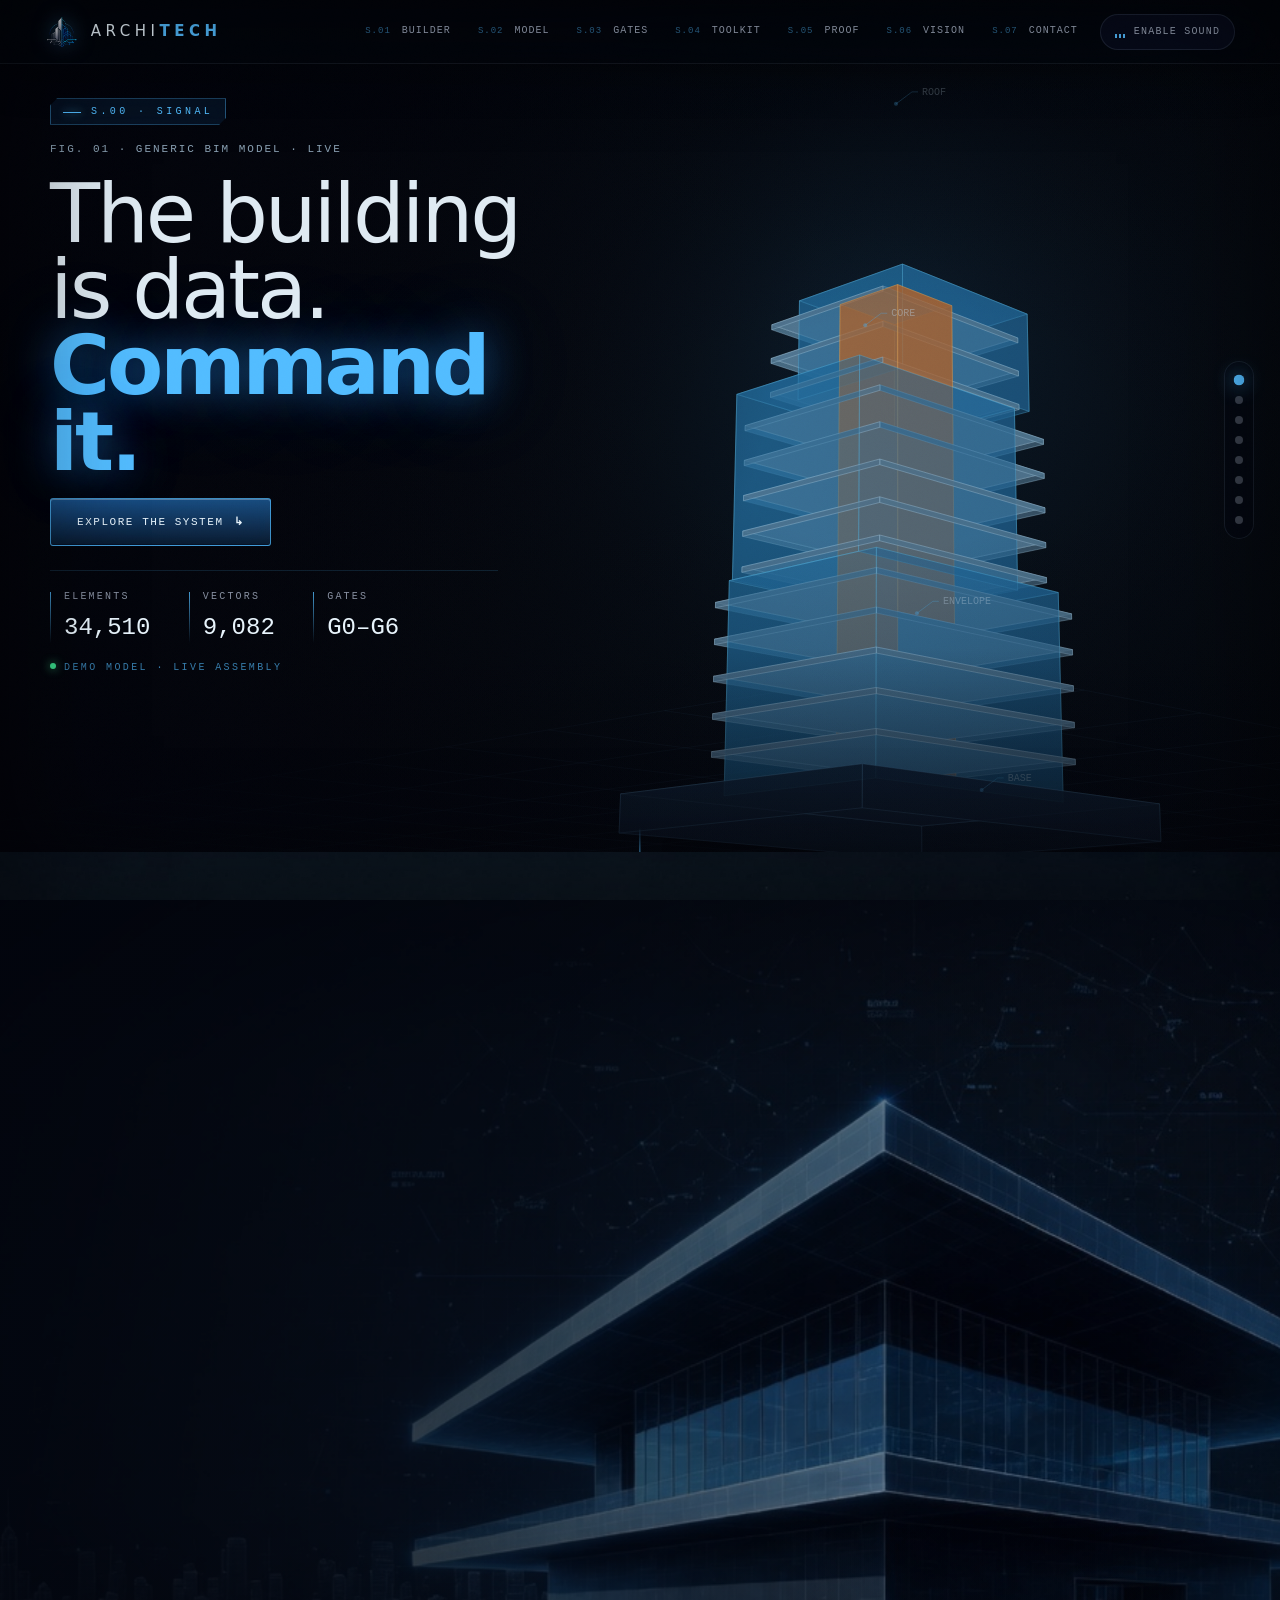
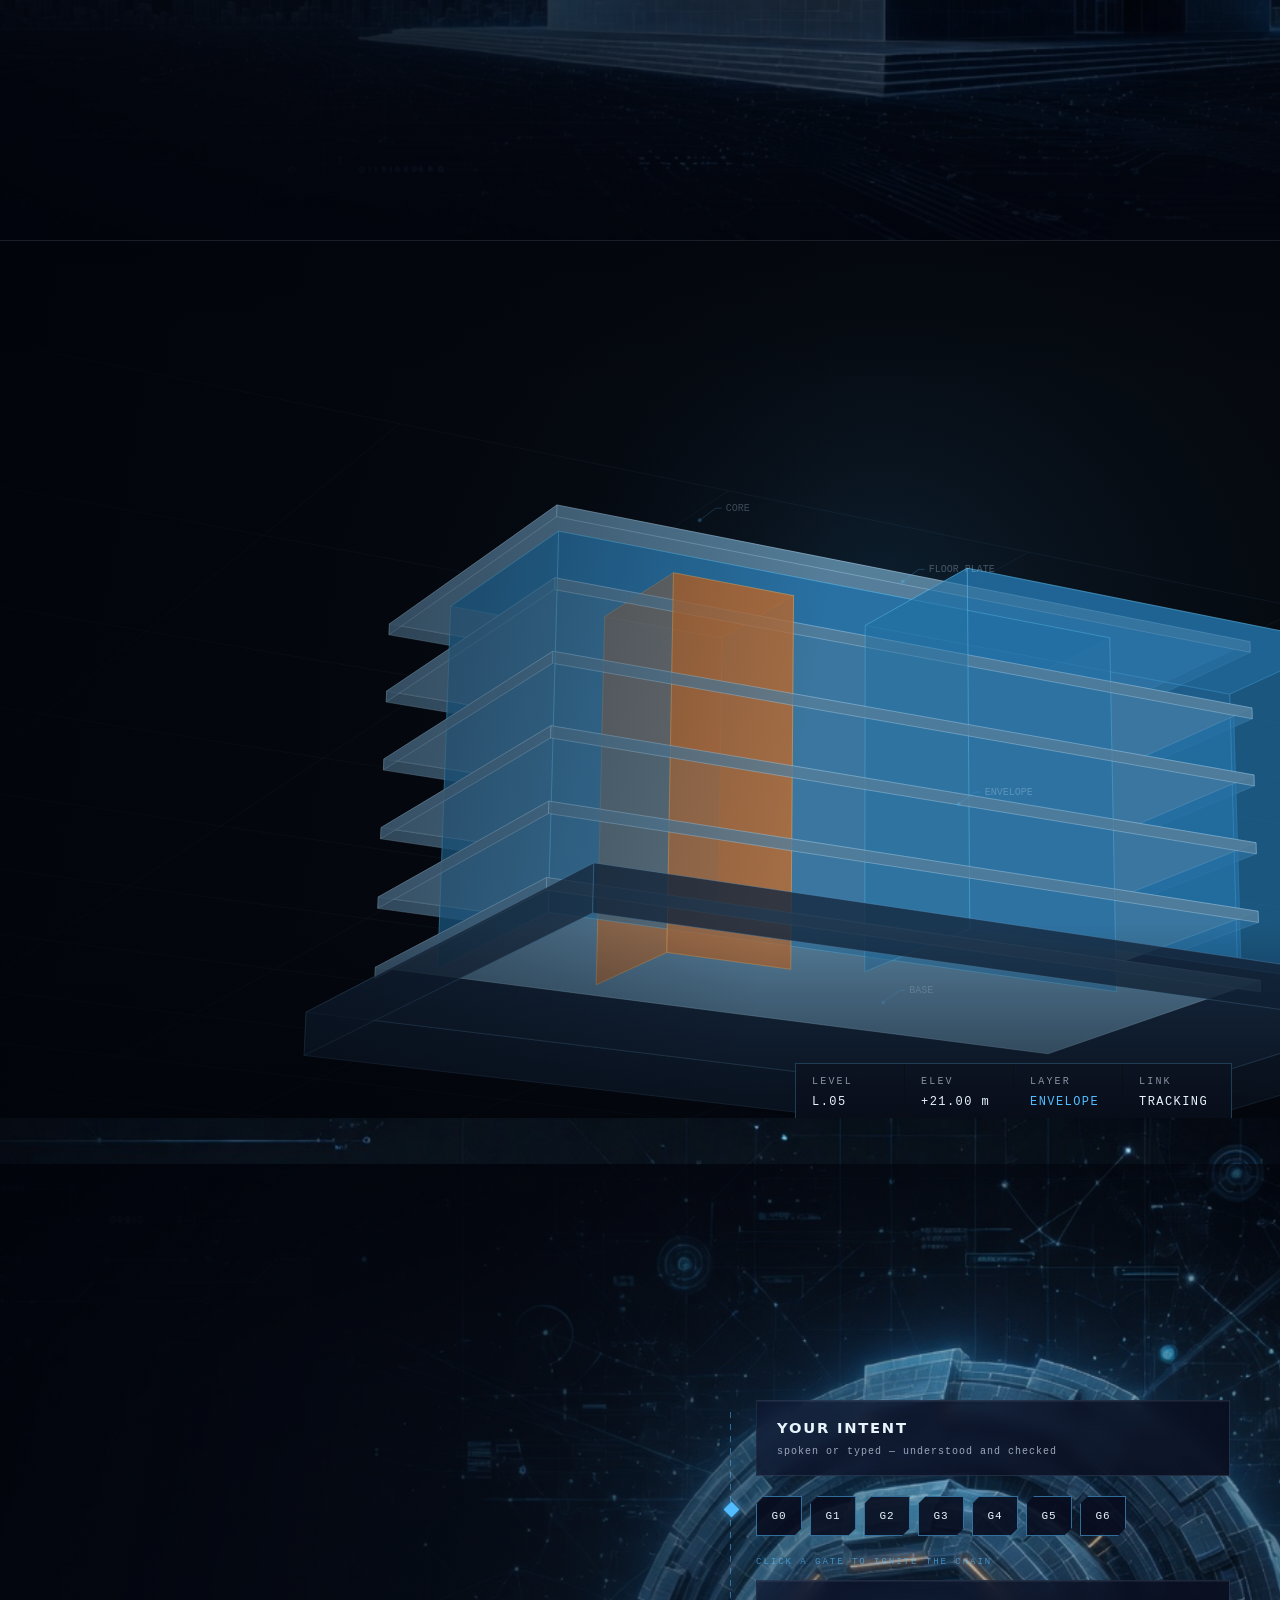
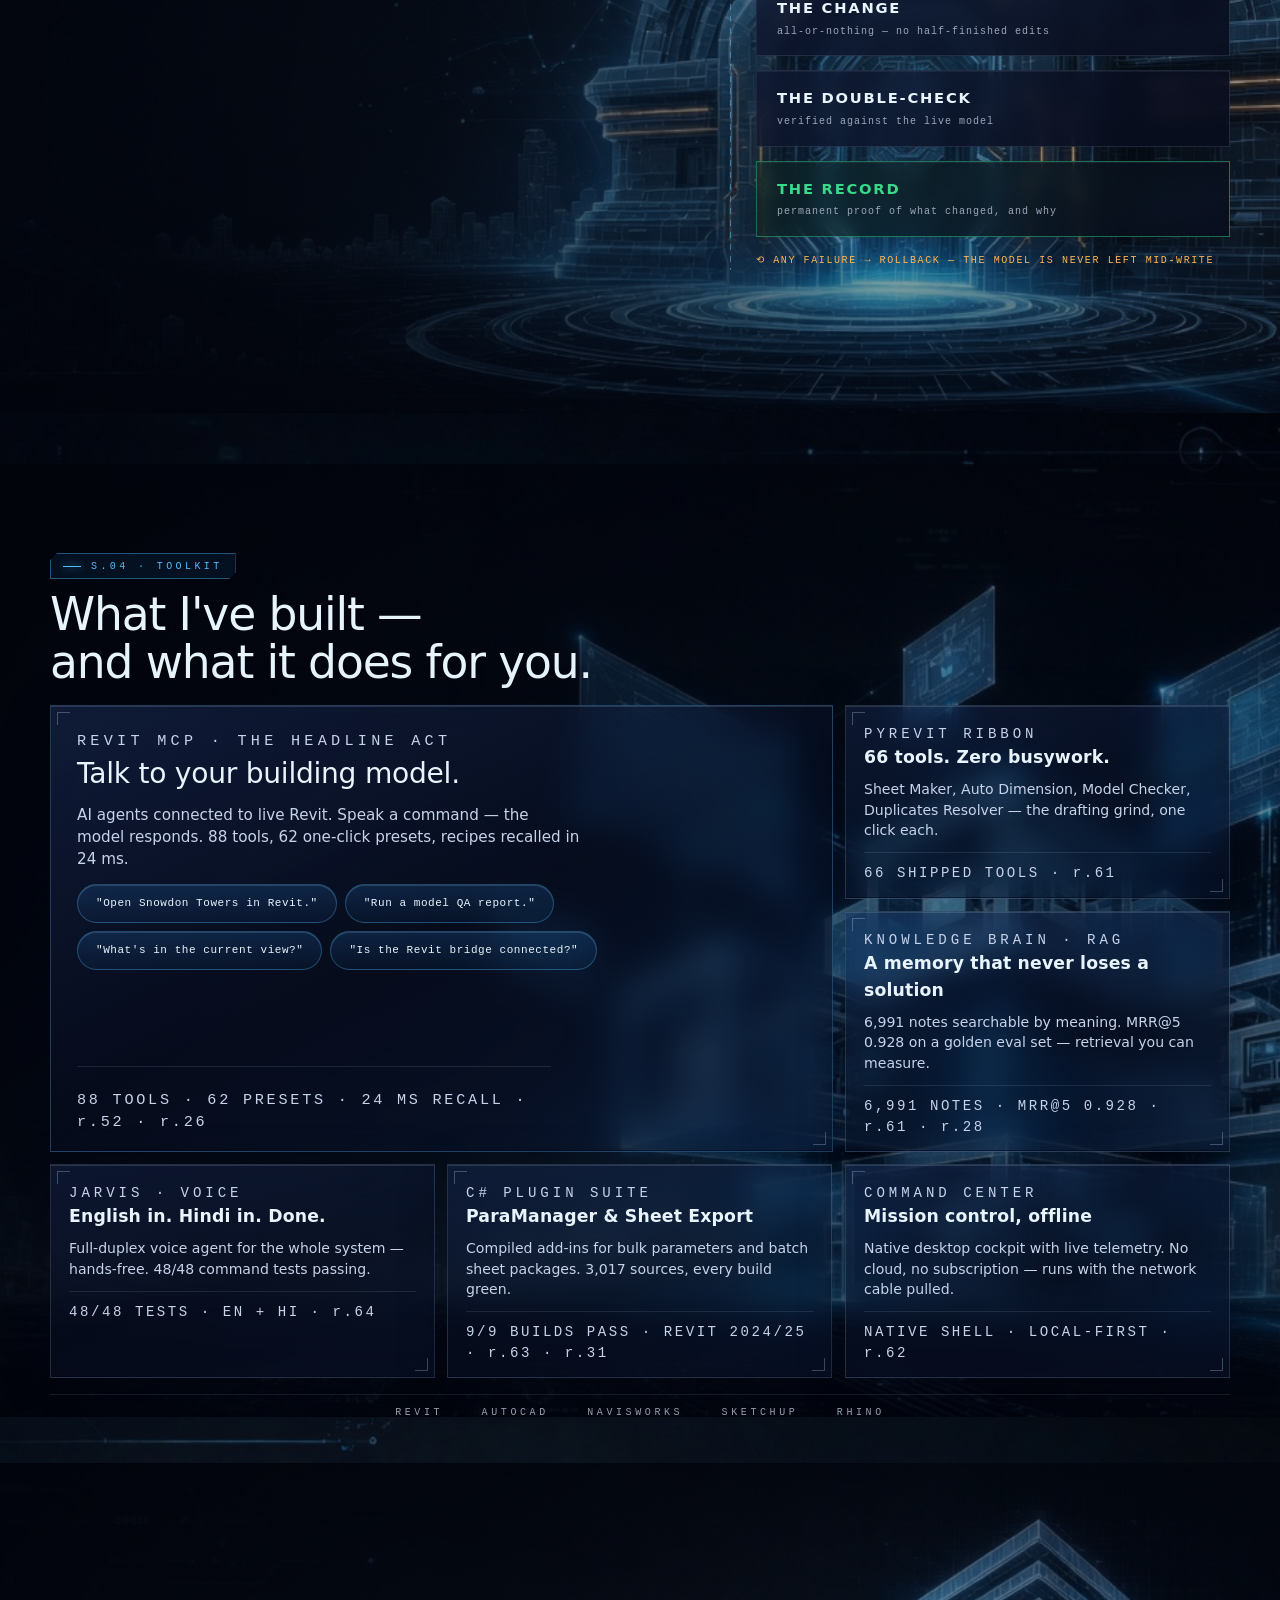
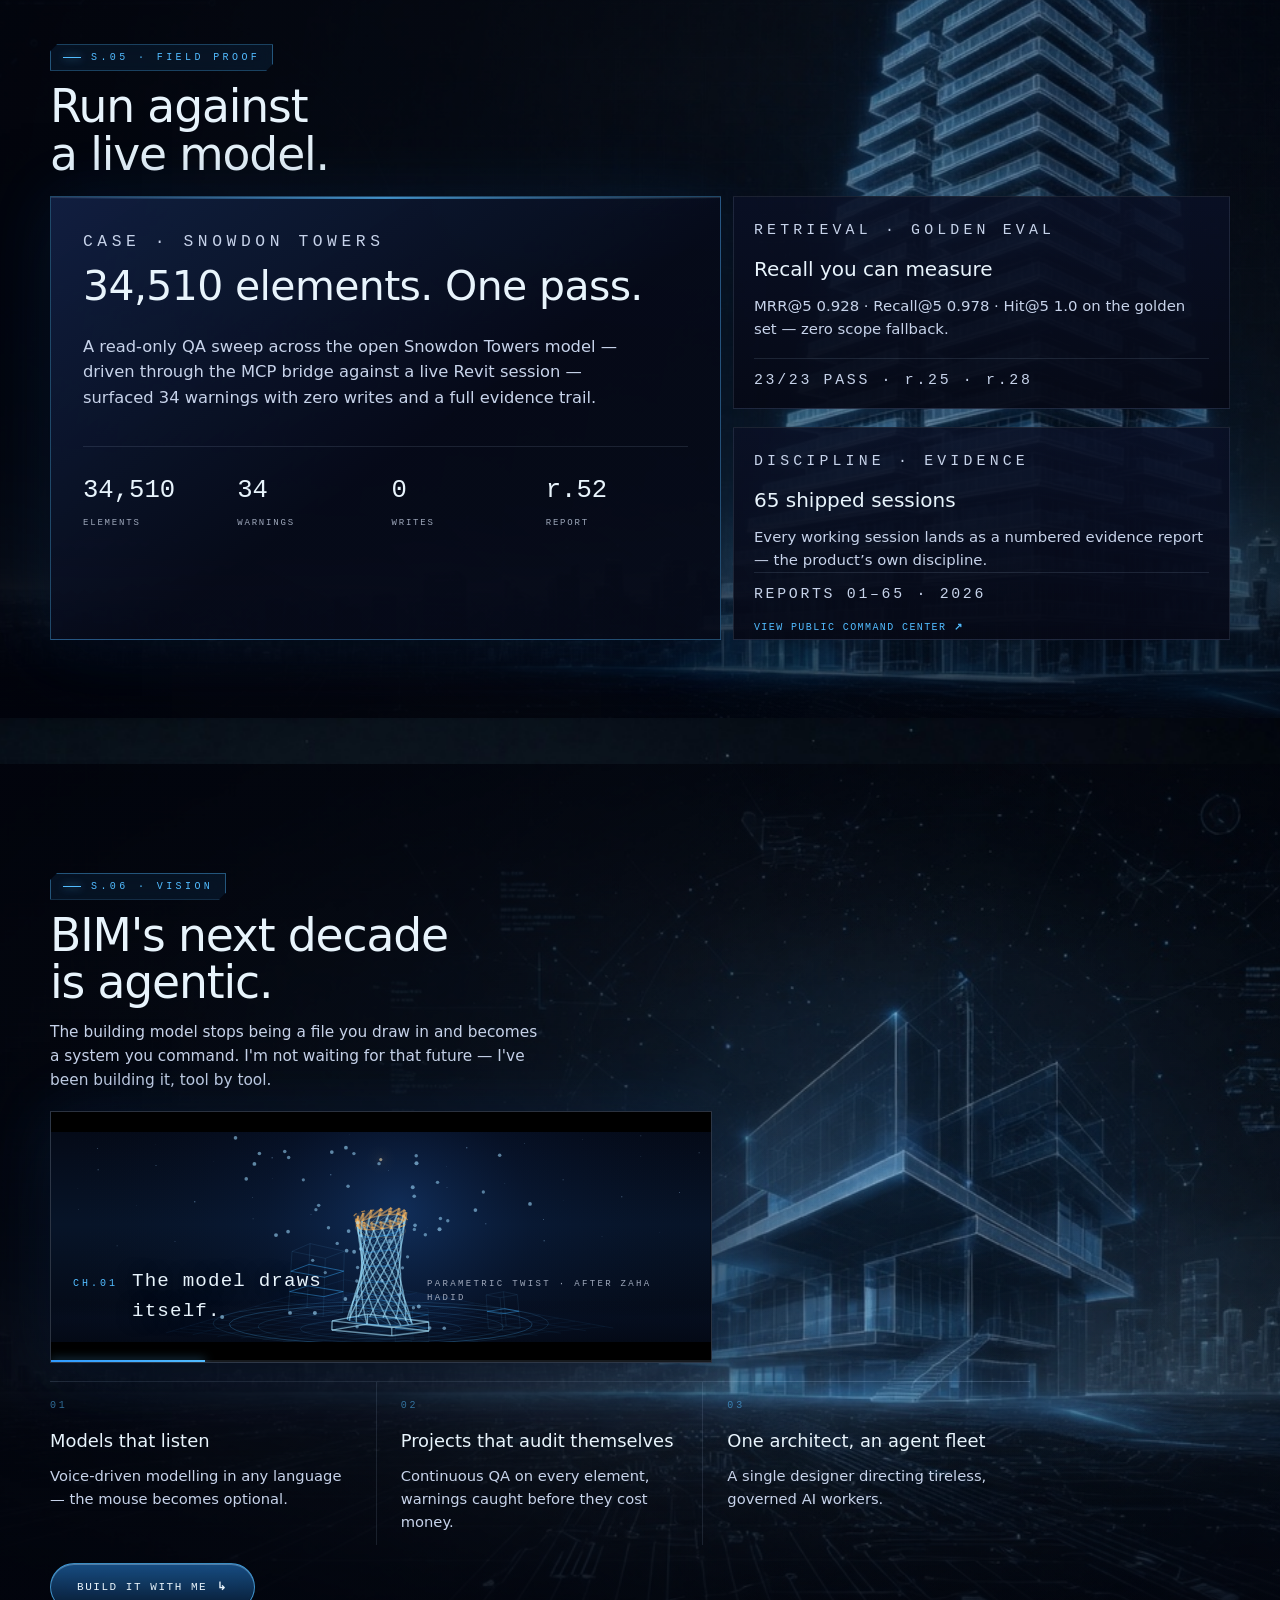
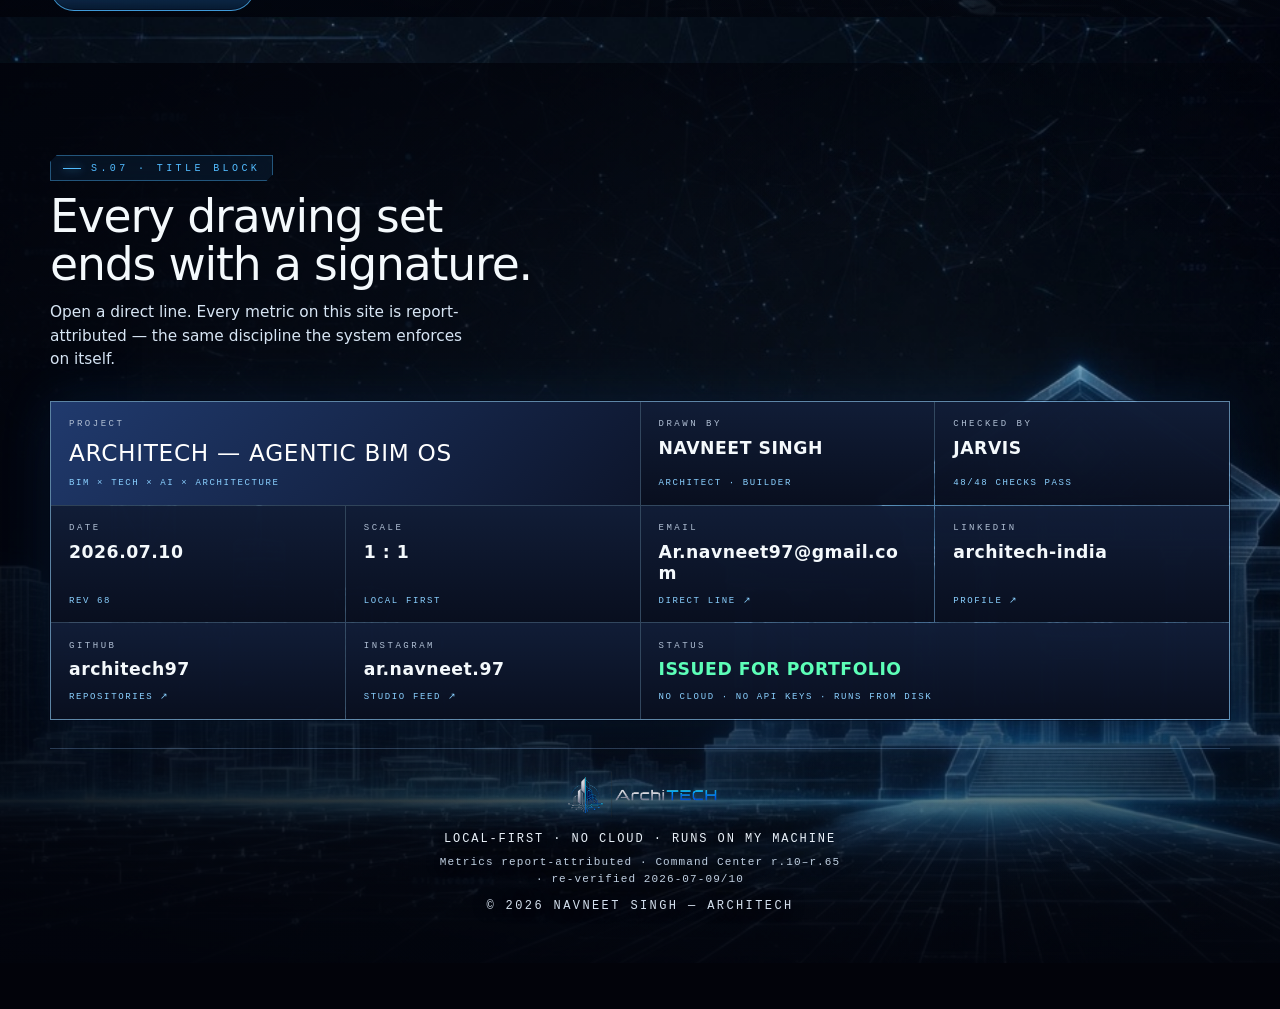
==== commit 65e75f97: "Rename S.02 to Model Intelligence; never clip slides on short viewports; tier compression Co-Authore" ====
--- a/index.html
+++ b/index.html
@@ -32,7 +32,7 @@
 
     <nav class="site-nav" id="site-nav" aria-label="Drawing set">
       <a class="js-audio-hit" href="#system"><i>S.01</i> Builder</a>
-      <a class="js-audio-hit" href="#twin"><i>S.02</i> Twin</a>
+      <a class="js-audio-hit" href="#twin"><i>S.02</i> Model</a>
       <a class="js-audio-hit" href="#gates"><i>S.03</i> Gates</a>
       <a class="js-audio-hit" href="#toolkit"><i>S.04</i> Toolkit</a>
       <a class="js-audio-hit" href="#proof"><i>S.05</i> Proof</a>
@@ -56,7 +56,7 @@
   <nav class="slide-rail" aria-label="Slide progress">
     <a class="slide-dot js-audio-hit" href="#signal" data-slide="signal" aria-label="S.00 Signal" title="Signal"></a>
     <a class="slide-dot js-audio-hit" href="#system" data-slide="system" aria-label="S.01 Builder" title="Builder"></a>
-    <a class="slide-dot js-audio-hit" href="#twin" data-slide="twin" aria-label="S.02 Twin" title="Twin"></a>
+    <a class="slide-dot js-audio-hit" href="#twin" data-slide="twin" aria-label="S.02 Model" title="Model"></a>
     <a class="slide-dot js-audio-hit" href="#gates" data-slide="gates" aria-label="S.03 Gates" title="Gates"></a>
     <a class="slide-dot js-audio-hit" href="#toolkit" data-slide="toolkit" aria-label="S.04 Toolkit" title="Toolkit"></a>
     <a class="slide-dot js-audio-hit" href="#proof" data-slide="proof" aria-label="S.05 Proof" title="Proof"></a>
@@ -166,7 +166,7 @@
 
       <div class="twin-copy" data-reveal>
         <div class="twin-rail">
-          <p class="sheet-tag mono">S.02 · DIGITAL TWIN</p>
+          <p class="sheet-tag mono">S.02 · MODEL INTELLIGENCE</p>
           <p class="model-plate mono">FIG. 02 · GENERIC BIM MODEL</p>
           <h2 id="twin-title">From massing<br>to model intelligence.</h2>
           <p>A generic demo building assembles as coordinated structure, floors, envelope, and systems—then verifies as one digital twin.</p>
--- a/styles.css
+++ b/styles.css
@@ -1741,6 +1741,25 @@
   }
   .slide-frame { overflow: visible; }
   html { scroll-snap-type: y proximity; }
+}
+
+/* Short desktop/laptop viewports: slides must never clip content — grow and
+   soften the snap instead (same escape as the narrow-width rule above). */
+@media (max-height: 940px) {
+  .slide {
+    height: auto;
+    min-height: 100svh;
+    max-height: none;
+    overflow: visible;
+  }
+  .slide-frame { overflow: visible; max-height: none; }
+  html { scroll-snap-type: y proximity; }
+}
+@media (max-height: 820px) {
+  .stat { padding: 16px 18px 13px; }
+  .stat b { font-size: clamp(1.4rem, 2.4vw, 1.9rem); }
+  #system .slide-frame { gap: 10px; }
+  .sec-head h2 { font-size: clamp(1.8rem, 3.6vw, 2.6rem); }
 }
 
 @media (max-width: 920px) {
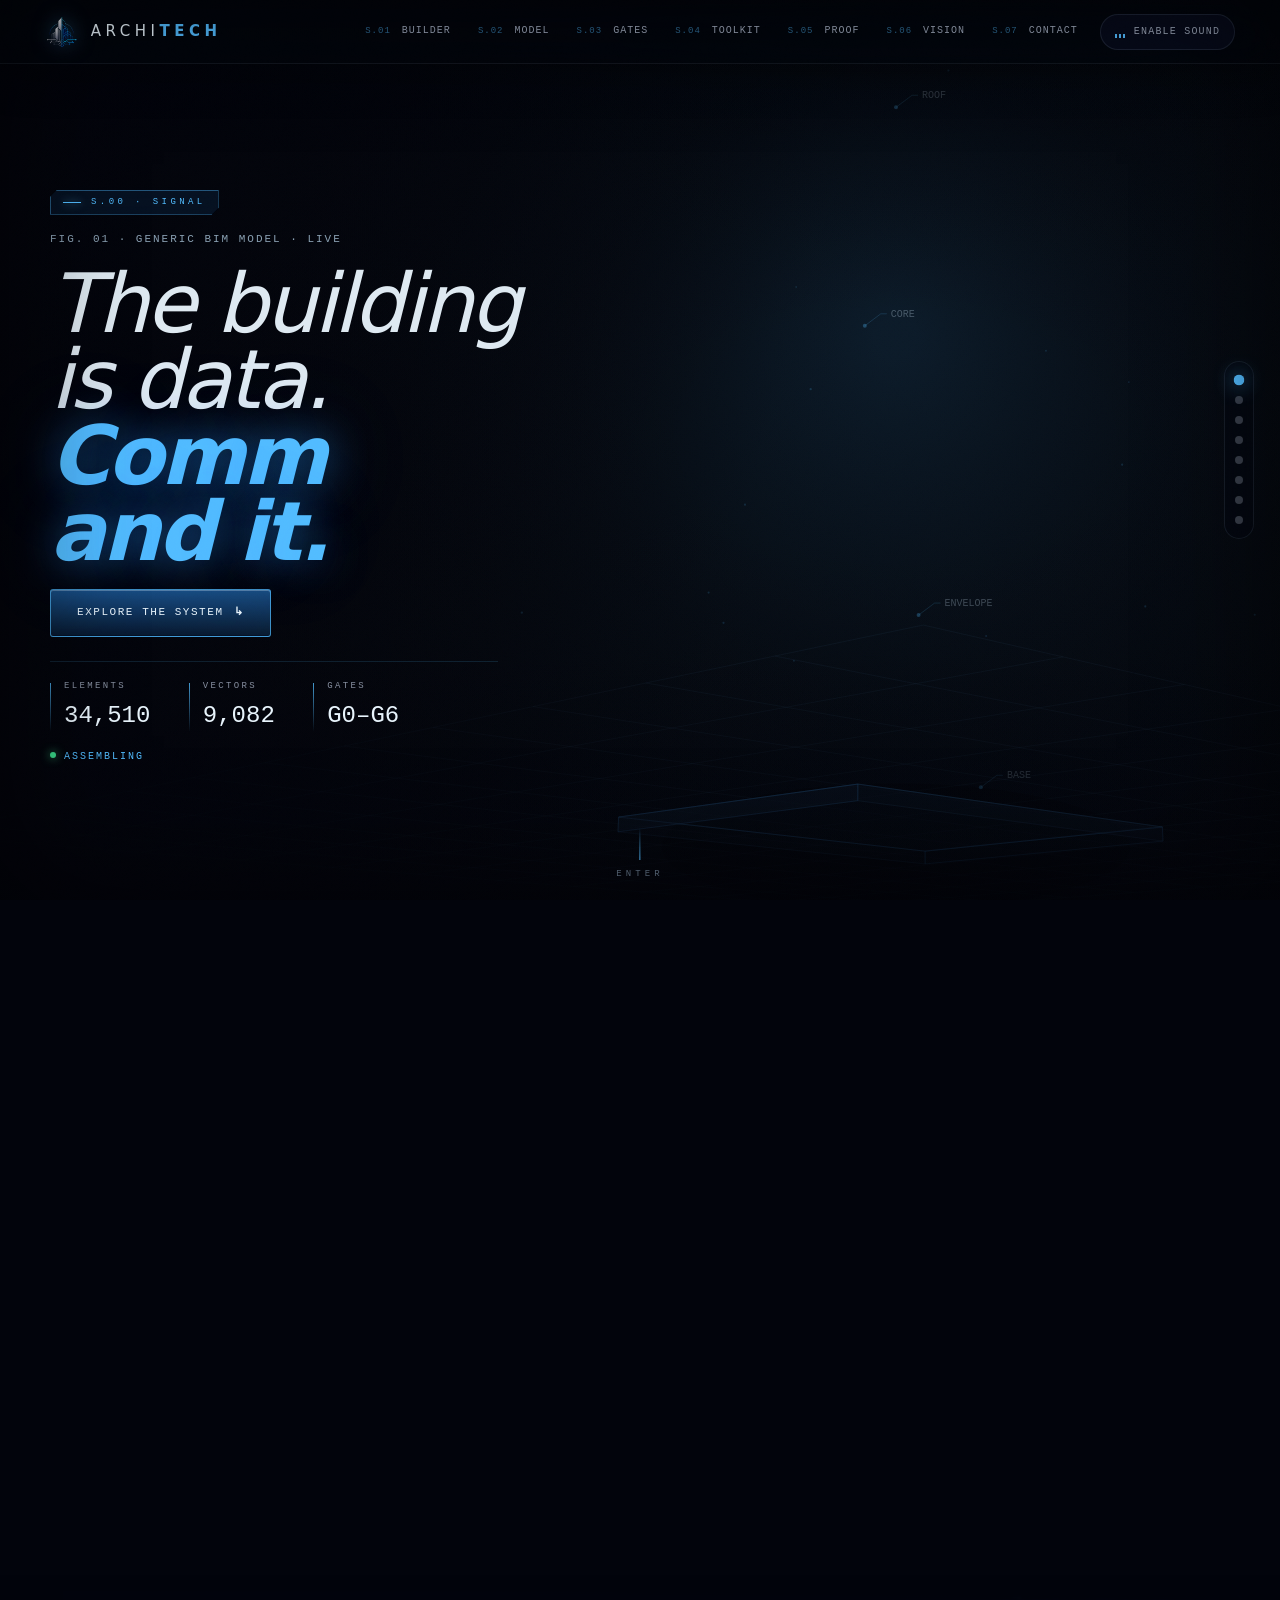
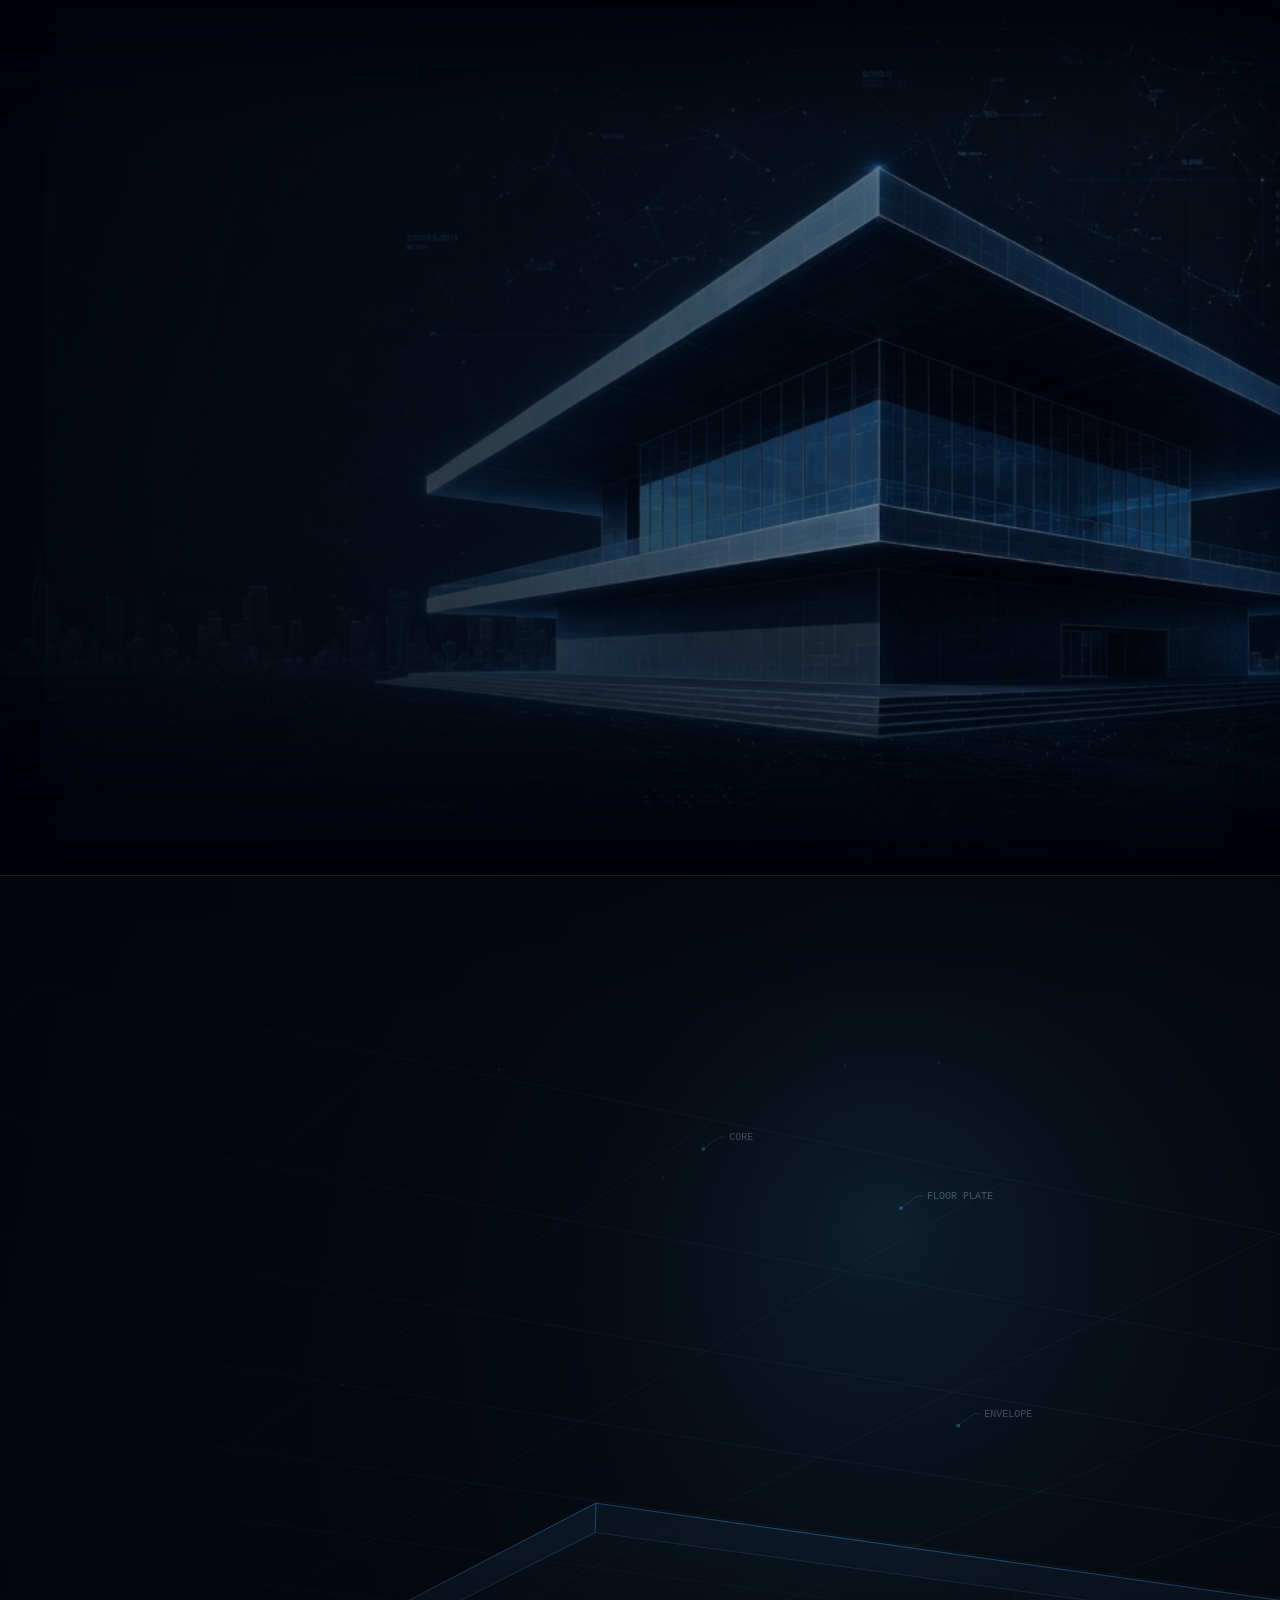
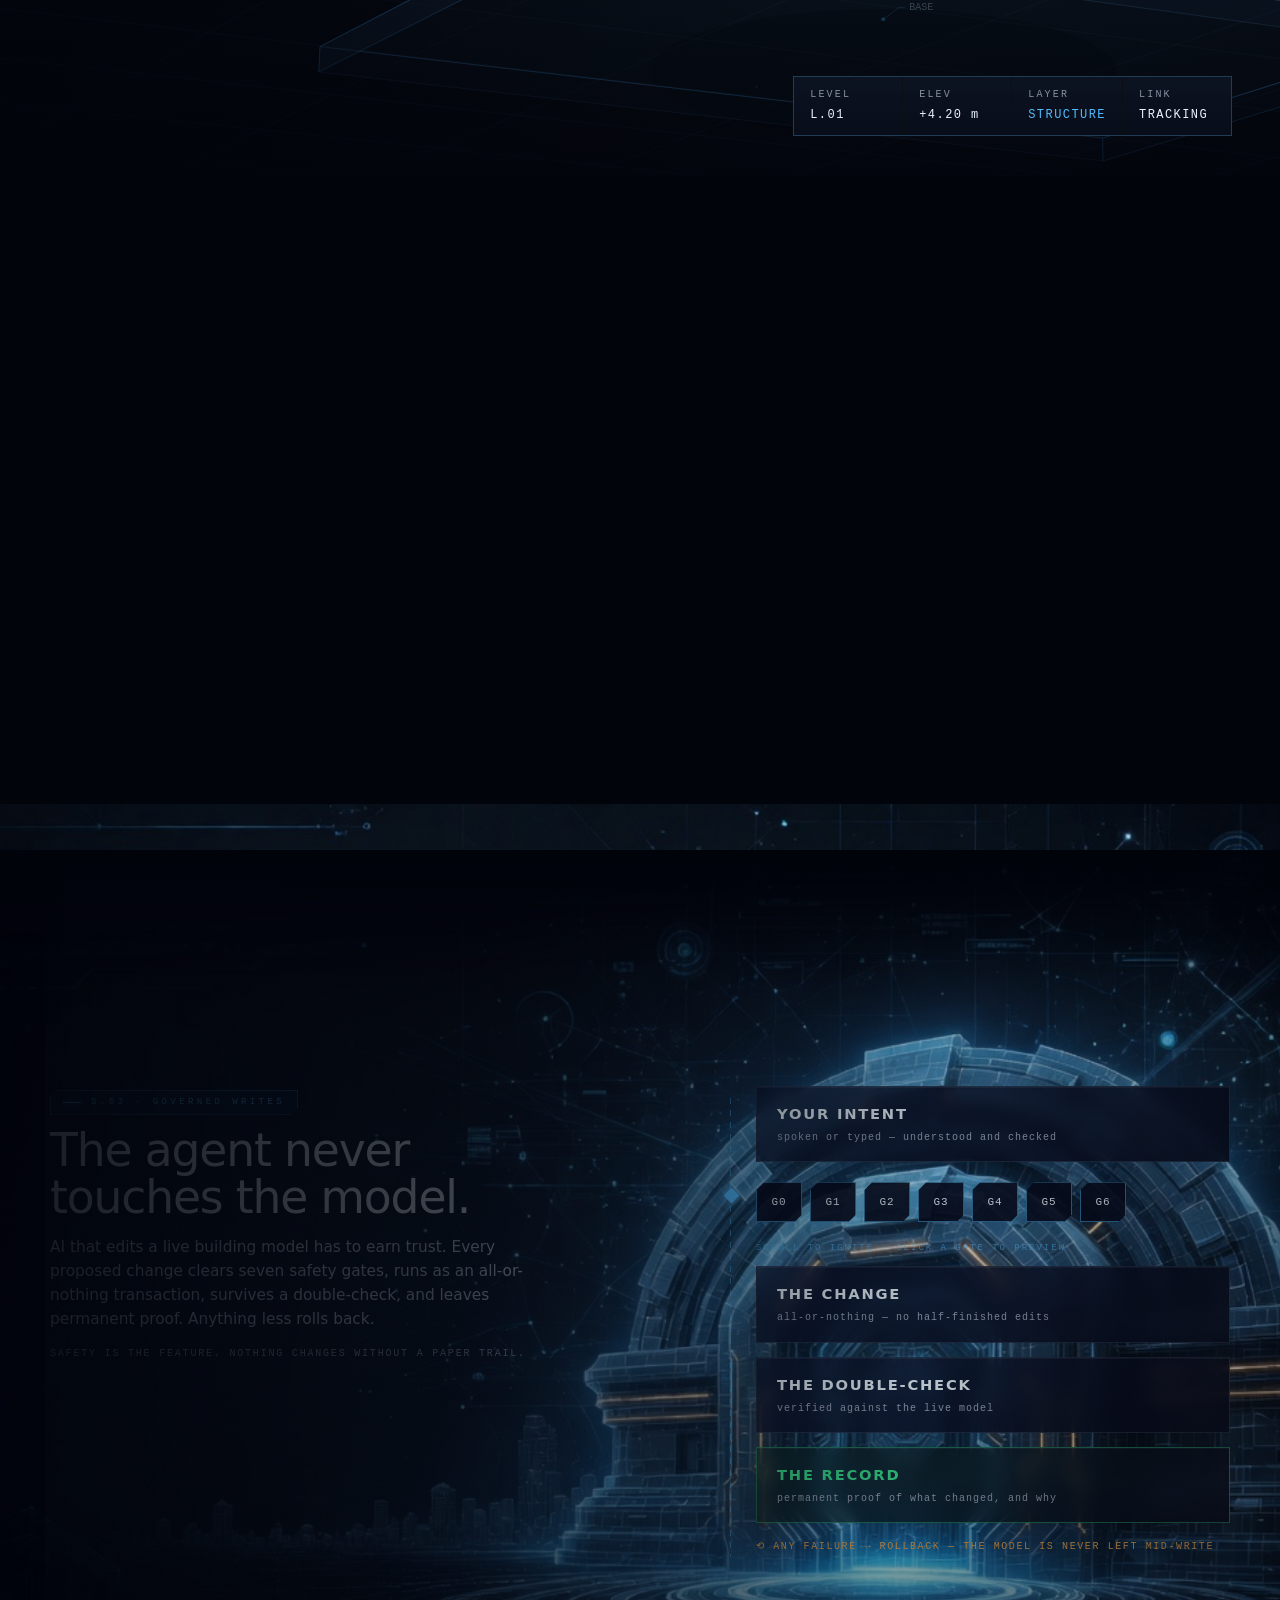
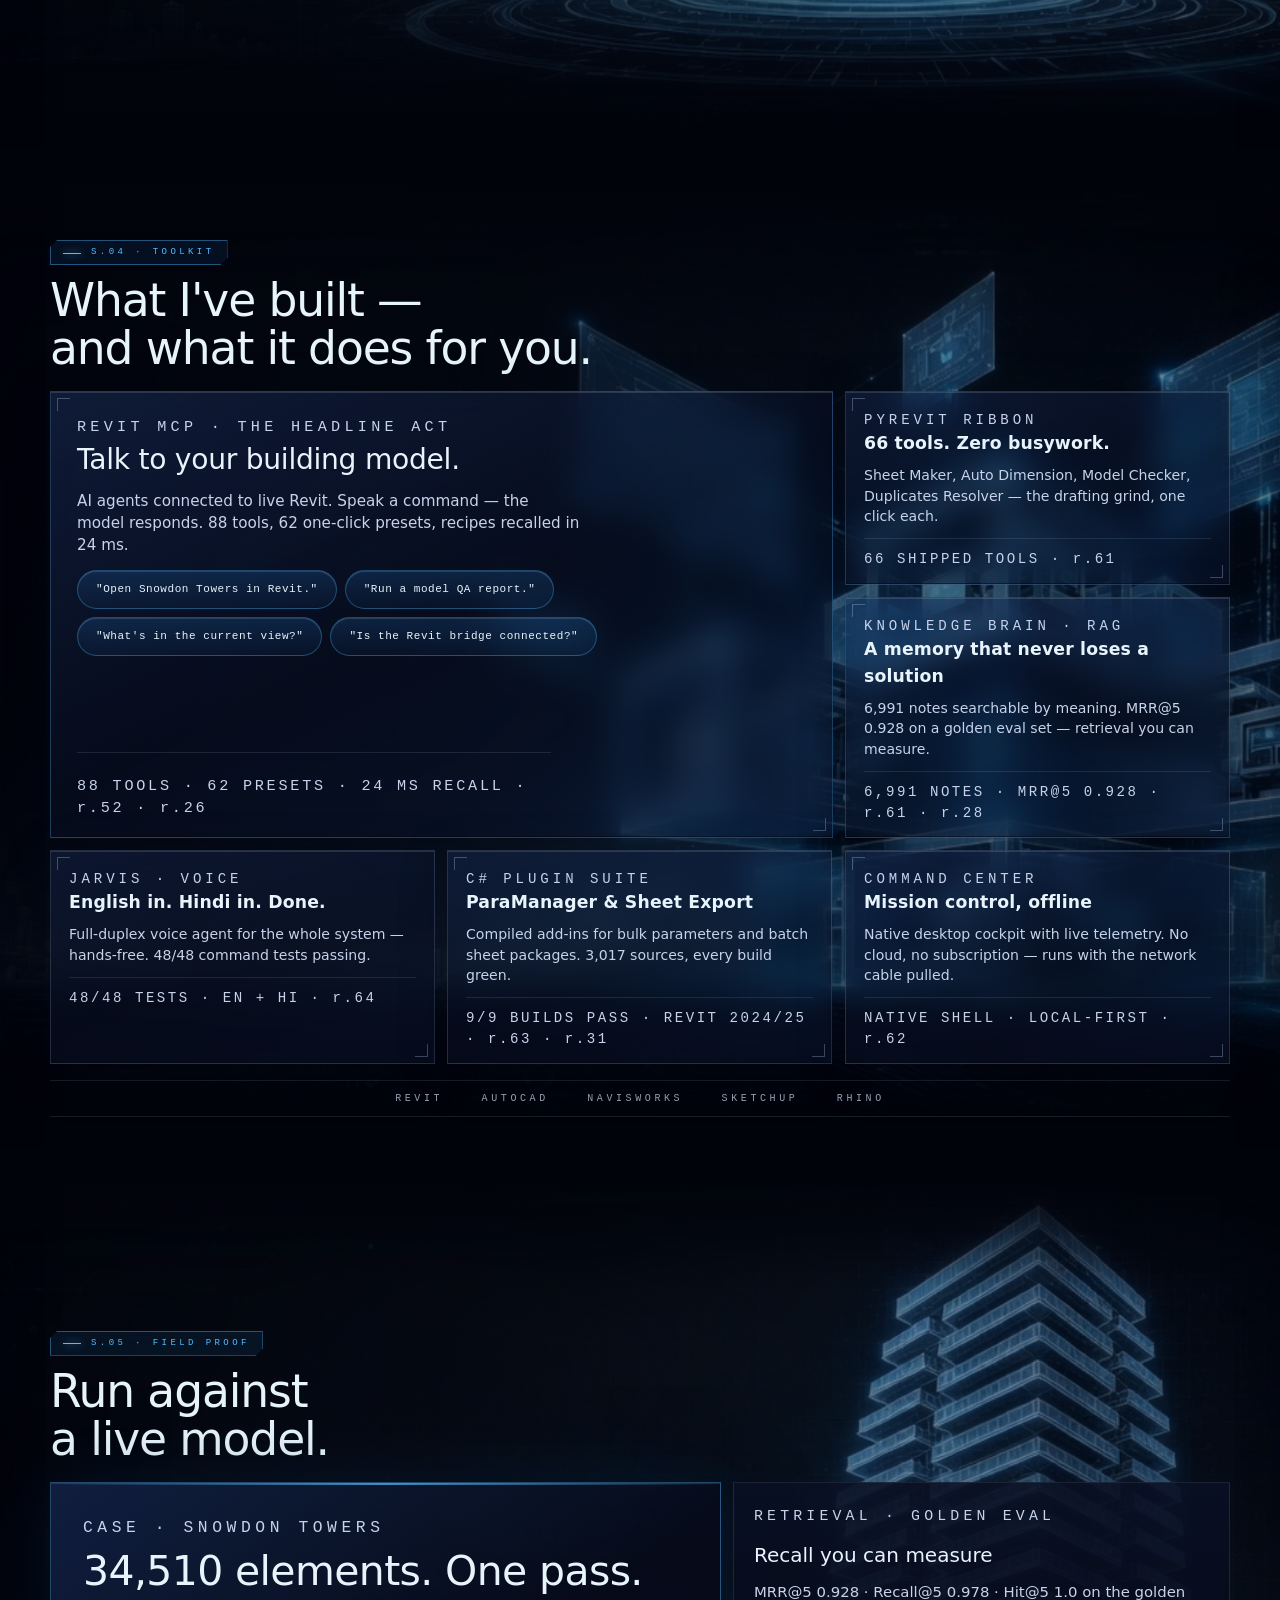
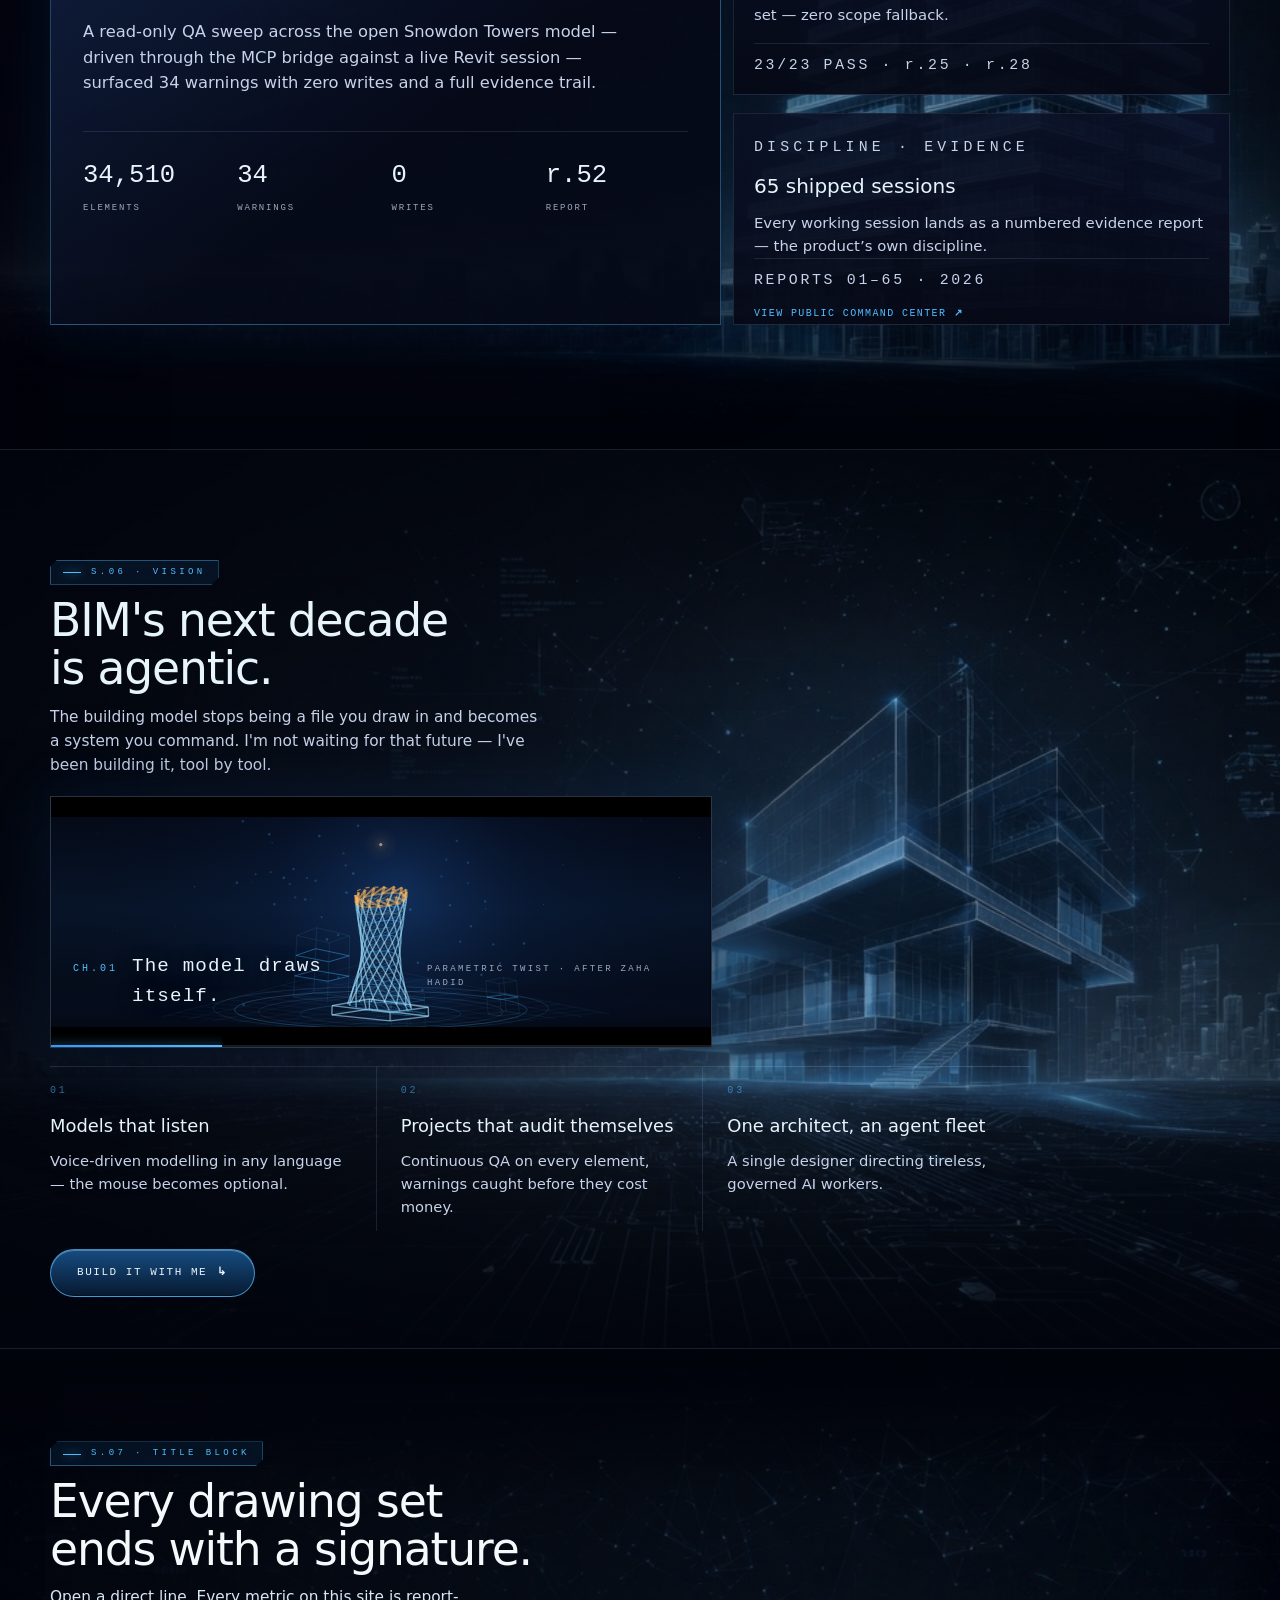
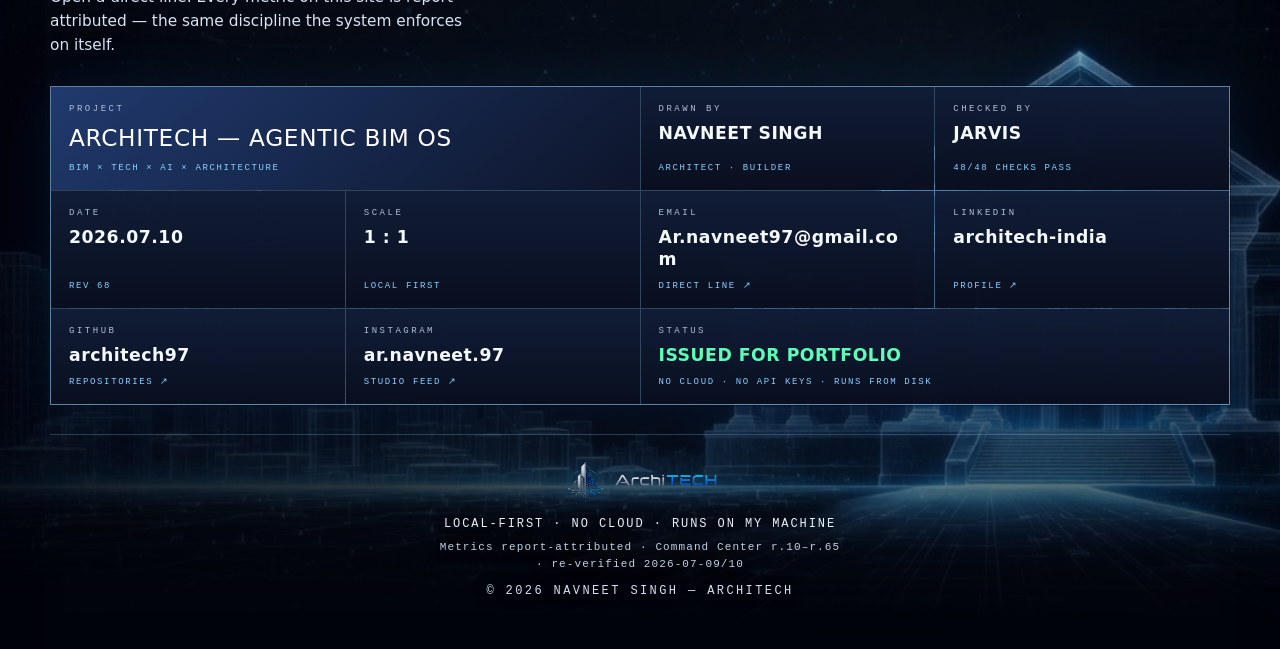
==== commit d259a2ab: "Phase 1: scroll-as-timeline craft lift with zero runtime deps Map S.00/S.02/S.03 scroll progress to " ====
--- a/index.html
+++ b/index.html
@@ -67,7 +67,8 @@
   <main id="main-content" class="deck">
 
     <!-- ============ S.00 SIGNAL ============ -->
-    <section class="hero slide holo-stage" id="signal" aria-labelledby="hero-title">
+    <section class="hero slide holo-stage" id="signal" data-timeline aria-labelledby="hero-title">
+      <div class="timeline-pin">
       <canvas id="signal-canvas" class="scene-canvas" aria-hidden="true"></canvas>
       <div class="hero-grade" aria-hidden="true"></div>
       <div class="hero-vignette" aria-hidden="true"></div>
@@ -76,7 +77,7 @@
         <div class="hero-copy" data-reveal>
           <p class="sheet-tag mono">S.00 · SIGNAL</p>
           <p class="model-plate mono" aria-hidden="true">FIG. 01 · GENERIC BIM MODEL · LIVE</p>
-          <h1 id="hero-title">
+          <h1 id="hero-title" data-char-reveal>
             <span class="thin">The building</span>
             <span class="thin">is data.</span>
             <span class="strong">Command it.</span>
@@ -89,10 +90,11 @@
             <div><dt>Vectors</dt><dd><span data-count="9082">0</span></dd></div>
             <div><dt>Gates</dt><dd>G0–G6</dd></div>
           </dl>
-          <p class="hero-build mono" aria-hidden="true"><i></i>DEMO MODEL · LIVE ASSEMBLY</p>
+          <p class="hero-build mono" aria-hidden="true"><i></i><b id="hero-build-status">Assembling</b></p>
         </div>
       </div>
       <p class="scroll-cue mono" aria-hidden="true"><span></span>ENTER</p>
+      </div>
     </section>
 
     <!-- ============ S.01 THE BUILDER ============ -->
@@ -160,7 +162,8 @@
     </section>
 
     <!-- ============ S.02 DIGITAL TWIN ============ -->
-    <section class="twin slide holo-stage" id="twin" aria-labelledby="twin-title">
+    <section class="twin slide holo-stage" id="twin" data-timeline aria-labelledby="twin-title">
+      <div class="timeline-pin">
       <canvas id="twin-canvas" class="scene-canvas" aria-hidden="true"></canvas>
       <div class="twin-grade" aria-hidden="true"></div>
 
@@ -188,10 +191,12 @@
         <div class="hud-cell"><span class="hud-k">LAYER</span><span id="twin-layer">STREAM BED</span></div>
         <div class="hud-cell hud-ok"><span class="hud-k">LINK</span><span class="ro-ok">TRACKING</span></div>
       </div>
+      </div>
     </section>
 
     <!-- ============ S.03 GOVERNED WRITES ============ -->
-    <section class="sec gates slide" id="gates" aria-labelledby="gates-title">
+    <section class="sec gates slide" id="gates" data-timeline aria-labelledby="gates-title">
+      <div class="timeline-pin">
       <div class="slide-frame">
       <div class="gates-grid">
         <header class="sec-head" data-reveal>
@@ -216,12 +221,13 @@
             <span class="gate mono" style="--i:6">G5</span>
             <span class="gate mono" style="--i:7">G6</span>
           </li>
-          <li class="pl-hint mono" style="--i:7" aria-hidden="true">CLICK A GATE TO IGNITE THE CHAIN</li>
+          <li class="pl-hint mono" style="--i:7" aria-hidden="true">SCROLL TO IGNITE · CLICK A GATE TO PREVIEW</li>
           <li class="pl-stage" style="--i:8" data-tilt><span class="card-glare" aria-hidden="true"></span><b>THE CHANGE</b><span class="mono">all-or-nothing — no half-finished edits</span></li>
           <li class="pl-stage" style="--i:9" data-tilt><span class="card-glare" aria-hidden="true"></span><b>THE DOUBLE-CHECK</b><span class="mono">verified against the live model</span></li>
           <li class="pl-stage last" style="--i:10" data-tilt><span class="card-glare" aria-hidden="true"></span><b>THE RECORD</b><span class="mono">permanent proof of what changed, and why</span></li>
           <li class="pl-rollback mono" style="--i:11" aria-label="Failure path">⟲ ANY FAILURE → ROLLBACK — THE MODEL IS NEVER LEFT MID-WRITE</li>
         </ol>
+      </div>
       </div>
       </div>
     </section>
@@ -469,6 +475,7 @@
     </section>
   </main>
 
+  <script src="timeline.js"></script>
   <script src="script.js"></script>
 </body>
 </html>
--- a/styles.css
+++ b/styles.css
@@ -26,6 +26,7 @@
   --mono: "Cascadia Code", "Cascadia Mono", Consolas, "IBM Plex Mono", monospace;
   --ease: cubic-bezier(.16, 1, .3, 1);
   --ease-out: cubic-bezier(.22, 1, .36, 1);
+  --ease-in: cubic-bezier(.12, 0, .39, 0);
   --wrap: min(1180px, calc(100vw - clamp(40px, 5vw, 88px)));
   --sec-gap: clamp(28px, 4.5vh, 48px);
   --topbar-h: 64px;
@@ -254,9 +255,11 @@
 .slide {
   position: relative;
   z-index: 0;
+  /* Slides fill the viewport but are NEVER allowed to clip their content:
+     a slide taller than the screen grows and scrolls internally via the page. */
   min-height: 100svh;
-  height: 100svh;
-  max-height: 100svh;
+  height: auto;
+  max-height: none;
   width: 100%;
   scroll-snap-align: start;
   scroll-snap-stop: always;
@@ -273,8 +276,8 @@
 .slide-frame {
   width: var(--wrap);
   margin: 0 auto;
-  max-height: 100%;
-  overflow: hidden;
+  max-height: none;
+  overflow: visible;
   position: relative;
   z-index: 1;
 }
@@ -359,9 +362,8 @@
   /* Gentle scale: enough for parallax, not a crop-in */
   transform: translate3d(var(--bg-px), var(--bg-py), 0) scale(1.04);
   transform-origin: center center;
-  will-change: transform, background-position;
+  will-change: transform;
   transition: transform .7s var(--ease-out);
-  animation: bgKen 40s ease-in-out infinite alternate;
 }
 
 /* Shared grade: keep left/content legible, reveal model on the right */
@@ -382,20 +384,16 @@
     linear-gradient(180deg, rgba(2, 4, 12, .42) 0%, transparent 16%),
     linear-gradient(115deg, transparent 40%, rgba(82, 188, 255, .04) 50%, transparent 60%);
   background-size: auto, auto, auto, 200% 200%;
-  animation: gradeSweep 14s ease-in-out infinite alternate;
-}
-
-@keyframes bgKen {
-  from {
-    background-position: calc(var(--bg-x) - 1.5%) calc(var(--bg-y) - 1%);
-  }
-  to {
-    background-position: calc(var(--bg-x) + 1.8%) calc(var(--bg-y) + 1.2%);
-  }
-}
-@keyframes gradeSweep {
-  from { background-position: 0 0, 0 0, 0 0, 0% 40%; }
-  to { background-position: 0 0, 0 0, 0 0, 100% 60%; }
+}
+
+/* Seam melt: every imaged slide dissolves into the canvas black at its top and
+   bottom edges, so slide boundaries can never read as a lighter band — additive
+   to each section's own grade overrides. */
+.sec::after,
+.vision::after {
+  box-shadow:
+    inset 0 130px 80px -50px #02040c,
+    inset 0 -130px 80px -50px #02040c;
 }
 
 /* S.01 Builder */
@@ -405,8 +403,6 @@
 }
 #system::before {
   background-image: url("assets/bg-builder.jpg");
-  animation-duration: 40s;
-  animation-delay: -4s;
 }
 #system::after {
   background-image:
@@ -422,13 +418,11 @@
   --bg-x: 60%;
   --bg-y: 50%;
   min-height: 100svh;
-  height: 100svh;
+  height: auto;
 }
 #gates::before {
   background-image: url("assets/bg-gates.jpg");
   background-color: #02040c;
-  animation-duration: 32s;
-  animation-delay: -8s;
 }
 #gates::after {
   background-image:
@@ -446,8 +440,6 @@
 }
 #toolkit::before {
   background-image: url("assets/bg-toolkit.jpg");
-  animation-duration: 38s;
-  animation-delay: -12s;
 }
 
 /* S.05 Proof */
@@ -457,8 +449,6 @@
 }
 #proof::before {
   background-image: url("assets/bg-proof.jpg");
-  animation-duration: 34s;
-  animation-delay: -2s;
 }
 
 /* S.07 Title block — balanced plate (left + right architecture) */
@@ -468,8 +458,6 @@
 }
 #contact::before {
   background-image: url("assets/bg-contact.jpg");
-  animation-duration: 42s;
-  animation-delay: -16s;
 }
 #contact::after {
   background-image:
@@ -500,7 +488,7 @@
   background: rgba(47, 155, 255, .09);
   backdrop-filter: blur(8px);
   -webkit-backdrop-filter: blur(8px);
-  font-size: 10px; letter-spacing: .34em; text-transform: uppercase;
+  font-size: 9px; letter-spacing: .38em; text-transform: uppercase;
   color: var(--cyan);
   clip-path: polygon(7px 0, 100% 0, 100% calc(100% - 7px), calc(100% - 7px) 100%, 0 100%, 0 7px);
   box-shadow: 0 0 24px rgba(47, 155, 255, .08);
@@ -559,6 +547,36 @@
   z-index: 0;
   display: block;
   pointer-events: none;
+}
+
+/* Scroll-as-timeline: pin the stage, scrub extra height. */
+[data-timeline] {
+  min-height: 175vh;
+  height: auto;
+  justify-content: flex-start;
+  padding: 0;
+  overflow: visible;
+}
+.timeline-pin {
+  position: sticky;
+  top: 0;
+  height: 100svh;
+  min-height: 100svh;
+  width: 100%;
+  display: flex;
+  flex-direction: column;
+  justify-content: center;
+  overflow: hidden;
+}
+#gates .timeline-pin {
+  height: auto;
+  min-height: 100svh;
+  overflow: visible;
+  justify-content: center;
+  padding:
+    calc(var(--topbar-h) + clamp(16px, 2.5vh, 32px))
+    0
+    clamp(24px, 3.5vh, 40px);
 }
 
 .hero {
@@ -639,6 +657,16 @@
     0 0 40px rgba(47, 155, 255, .5),
     0 0 100px rgba(47, 155, 255, .22);
 }
+.hero h1 .glyph {
+  display: inline-block;
+  opacity: 0;
+  transform: translateY(.28em);
+  animation: glyphIn .7s var(--ease-out) forwards;
+  animation-delay: calc(var(--i, 0) * 28ms);
+}
+@keyframes glyphIn {
+  to { opacity: 1; transform: none; }
+}
 
 .lede {
   max-width: 40ch;
@@ -731,7 +759,7 @@
   opacity: .8;
 }
 .hero-hud dt {
-  font-size: 10px; letter-spacing: .22em; text-transform: uppercase;
+  font-size: 9px; letter-spacing: .26em; text-transform: uppercase;
   color: rgba(157, 167, 186, .85); margin-bottom: 4px;
 }
 .hero-hud dd {
@@ -747,6 +775,11 @@
   letter-spacing: .24em;
   text-transform: uppercase;
   color: rgba(82, 188, 255, .65);
+}
+.hero-build b {
+  font-weight: 500;
+  color: var(--cyan);
+  letter-spacing: .2em;
 }
 .hero-build i {
   display: inline-block;
@@ -853,6 +886,9 @@
   flex-shrink: 0;
   border-top: 1px solid var(--line);
   background: linear-gradient(180deg, rgba(47, 155, 255, .04), transparent 50%, rgba(47, 155, 255, .03));
+  /* Above the section grade + seam-melt overlays — belts stay fully legible */
+  position: relative;
+  z-index: 1;
 }
 .ribbon-head {
   width: var(--wrap);
@@ -1011,9 +1047,12 @@
 .twin-stage {
   padding: 8px 0;
   font-size: 11px;
-  letter-spacing: .14em;
+  letter-spacing: .16em;
   color: var(--fog);
-}
+  border-bottom: 1px solid rgba(82, 188, 255, .08);
+  transition: color .28s var(--ease);
+}
+.twin-stage.is-done { color: rgba(216, 236, 248, .72); }
 .twin-stage.is-active { color: var(--cyan); }
 .twin-hint {
   margin-top: 16px !important;
@@ -1207,8 +1246,24 @@
 .pl-rollback {
   margin-top: 16px !important;
   font-size: 10px; letter-spacing: .16em; color: var(--amber);
+  transition: color .28s var(--ease), text-shadow .28s var(--ease);
 }
 .pl-rollback::before { display: none !important; }
+.pl-rollback.is-hot,
+.pipeline.is-rollback .pl-rollback {
+  color: var(--amber);
+  text-shadow: 0 0 18px rgba(255, 180, 84, .55);
+}
+html.js .pipeline.is-rollback .gate,
+html.js .pipeline.is-rollback .gate.is-lit,
+html.js .pipeline.is-rollback .gate.is-hot,
+.gate.is-rollback {
+  color: var(--fog);
+  border-color: rgba(255, 180, 84, .55);
+  background: rgba(40, 22, 8, .55);
+  box-shadow: none;
+  transform: none;
+}
 
 /* ------------------------------------------------------------
    S.04 — Toolkit
@@ -1473,8 +1528,7 @@
   transform: translate3d(var(--bg-px), var(--bg-py), 0) scale(1.04);
   transform-origin: center center;
   transition: transform .7s var(--ease-out);
-  animation: bgKen 40s ease-in-out infinite alternate;
-  will-change: transform, background-position;
+  will-change: transform;
 }
 .vision-grade {
   position: absolute; inset: 0; z-index: 0;
@@ -1485,7 +1539,6 @@
     radial-gradient(ellipse 48% 52% at 72% 48%, rgba(47, 155, 255, .1), transparent 68%),
     linear-gradient(115deg, transparent 40%, rgba(82, 188, 255, .04) 50%, transparent 60%);
   background-size: auto, auto, auto, auto, 200% 200%;
-  animation: gradeSweep 16s ease-in-out infinite alternate;
   pointer-events: none;
 }
 .vision-inner {
@@ -1544,7 +1597,10 @@
   height: 2px; background: rgba(186, 215, 247, .12); z-index: 3;
 }
 .film-bar i {
-  display: block; height: 100%; width: 0;
+  display: block; height: 100%; width: 100%;
+  transform: scaleX(0);
+  transform-origin: left center;
+  will-change: transform;
   background: linear-gradient(90deg, var(--blue), var(--cyan));
   box-shadow: 0 0 10px rgba(82, 188, 255, .8);
 }
@@ -1720,6 +1776,9 @@
   .cards { grid-template-columns: repeat(2, 1fr); }
   .card.feature { grid-column: span 2; grid-row: auto; }
   .case-cinema { grid-template-columns: 1fr; }
+  /* Stacked side cards size to their own content — flex:1 equal-height only
+     makes sense next to the tall main card, and crops the taller card here. */
+  .proof-card { flex: 0 0 auto; }
   .case-metrics { grid-template-columns: repeat(2, 1fr); }
   .gates-grid { grid-template-columns: 1fr; }
   #gates::before { background-position: 78% 48%; }
@@ -1743,23 +1802,18 @@
   html { scroll-snap-type: y proximity; }
 }
 
-/* Short desktop/laptop viewports: slides must never clip content — grow and
-   soften the snap instead (same escape as the narrow-width rule above). */
-@media (max-height: 940px) {
-  .slide {
-    height: auto;
-    min-height: 100svh;
-    max-height: none;
-    overflow: visible;
-  }
-  .slide-frame { overflow: visible; max-height: none; }
-  html { scroll-snap-type: y proximity; }
-}
-@media (max-height: 820px) {
-  .stat { padding: 16px 18px 13px; }
-  .stat b { font-size: clamp(1.4rem, 2.4vw, 1.9rem); }
-  #system .slide-frame { gap: 10px; }
-  .sec-head h2 { font-size: clamp(1.8rem, 3.6vw, 2.6rem); }
+/* Short desktop/laptop viewports: compress the builder so every slide fits one
+   screen (hard snap stays — boundaries remain pixel-flush, no slivers), with
+   auto-grow kept only as a never-clip safety net. */
+@media (max-height: 1000px) and (min-width: 1061px) {
+  #system .sec-head h2 { font-size: clamp(1.7rem, 3.2vw, 2.5rem); }
+  #system .sec-lede { font-size: .95rem; max-width: 62ch; }
+  #system .slide-frame { gap: 8px; }
+  .stat { padding: 13px 16px 11px; }
+  .stat b { font-size: clamp(1.3rem, 2.1vw, 1.7rem); }
+  .marquee-wrap { padding: 6px 0 10px; }
+  .marquee + .marquee { margin-top: 6px; }
+  .marquee-track span { padding: 5px 13px; font-size: 10px; }
 }
 
 @media (max-width: 920px) {
@@ -1829,6 +1883,150 @@
   .cinema-frame { box-shadow: inset 0 0 60px 10px rgba(0, 0, 0, .4); }
 }
 
+@media (max-width: 920px) {
+  html { scroll-snap-type: none; }
+  html.nav-lock,
+  body.nav-lock { overflow: hidden; }
+
+  .slide {
+    scroll-snap-align: none;
+    scroll-snap-stop: normal;
+    scroll-margin-top: var(--topbar-h);
+  }
+
+  .sec::before,
+  .vision::before {
+    inset: 0;
+    transform: none;
+    animation: none;
+    will-change: auto;
+  }
+  .sec::after,
+  .vision-grade { animation: none; }
+
+  .grain,
+  .cinema-frame { display: none; }
+
+  .topbar {
+    background: rgba(3, 5, 12, .96);
+    backdrop-filter: none;
+    -webkit-backdrop-filter: none;
+  }
+
+  .site-nav {
+    position: absolute;
+    top: 100%;
+    right: 0;
+    bottom: auto;
+    height: calc(100dvh - var(--topbar-h));
+    overscroll-behavior: contain;
+  }
+
+  html.js [data-reveal] { filter: none; }
+
+  .sheet-tag,
+  .btn,
+  .marquee-track span,
+  .pl-stage,
+  .card {
+    backdrop-filter: none;
+    -webkit-backdrop-filter: none;
+  }
+
+  .card,
+  .sec::before,
+  .vision::before,
+  .marquee-track { will-change: auto; }
+}
+
+@media (max-width: 640px) {
+  :root { --wrap: calc(100vw - 32px); }
+
+  .slide {
+    min-height: auto;
+    height: auto;
+    justify-content: flex-start;
+    padding: 32px 0;
+  }
+
+  .hero,
+  .twin {
+    min-height: 100svh;
+    padding: 0;
+  }
+  [data-timeline] { min-height: 145vh; }
+  #gates[data-timeline] { min-height: 145vh; }
+
+  .hero-inner { min-height: 100svh; }
+  #system.slide { padding: 32px 0; gap: 20px; }
+  #system .slide-frame { padding-bottom: 0; }
+  #gates { height: auto; min-height: auto; }
+  #contact { padding-bottom: 16px; }
+
+  .marquee {
+    overflow-x: auto;
+    scrollbar-width: none;
+    mask-image: none;
+    -webkit-mask-image: none;
+  }
+  .marquee::-webkit-scrollbar { display: none; }
+  .marquee-track {
+    animation: none;
+    width: max-content;
+    transform: none;
+  }
+  .marquee-track span:nth-child(n + 15) { display: none; }
+
+  .twin { touch-action: pan-y; }
+  .twin-copy {
+    min-height: 100svh;
+    padding: calc(var(--topbar-h) + 20px) 16px 132px;
+  }
+  .twin-rail { width: 100%; padding: 16px 18px; }
+  .twin-copy h2 { font-size: clamp(1.9rem, 9vw, 2.5rem); }
+  .twin-stages {
+    display: grid;
+    grid-template-columns: repeat(2, minmax(0, 1fr));
+    gap: 2px 12px;
+    margin: 14px 0 12px;
+  }
+  .twin-stage { padding: 5px 0; font-size: 10px; }
+  .twin-hud {
+    display: grid;
+    grid-template-columns: repeat(2, minmax(0, 1fr));
+    left: 16px;
+    right: 16px;
+    bottom: 16px;
+  }
+  .hud-cell { min-width: 0; padding: 8px 12px; }
+
+  .pl-gates {
+    display: grid;
+    grid-template-columns: repeat(7, minmax(0, 1fr));
+    gap: 3px;
+    width: calc(100% + 26px);
+    margin-left: -26px;
+  }
+  .gate { width: auto; height: 44px; }
+
+  .titleblock { grid-template-columns: repeat(2, minmax(0, 1fr)); }
+  .tb-project,
+  .tb-status,
+  .titleblock > :nth-child(6),
+  .titleblock > :nth-child(9) { grid-column: 1 / -1; }
+  .tb-cell { padding: 13px 12px 11px; }
+  .tb-cell b { font-size: .95rem; }
+
+  .vision-cta { position: relative; z-index: 2; }
+  .footer { padding: 14px 0 0; }
+  .footer p:last-child { margin-bottom: 0; }
+
+  .sound-toggle,
+  .nav-toggle { width: 44px; min-width: 44px; min-height: 44px; }
+  .say-list li { min-height: 44px; display: flex; align-items: center; }
+  .btn { min-height: 48px; }
+}
+
 /* ------------------------------------------------------------
    Reduced motion
    ------------------------------------------------------------ */
@@ -1841,6 +2039,15 @@
     animation-duration: .01ms !important;
     animation-iteration-count: 1 !important;
     transition-duration: .01ms !important;
+  }
+  .hero h1 .glyph { opacity: 1; animation: none; transform: none; }
+  [data-timeline] {
+    min-height: auto;
+  }
+  .timeline-pin {
+    position: relative;
+    height: auto;
+    min-height: 100svh;
   }
   html.js [data-reveal],
   html.js .pipeline > li,
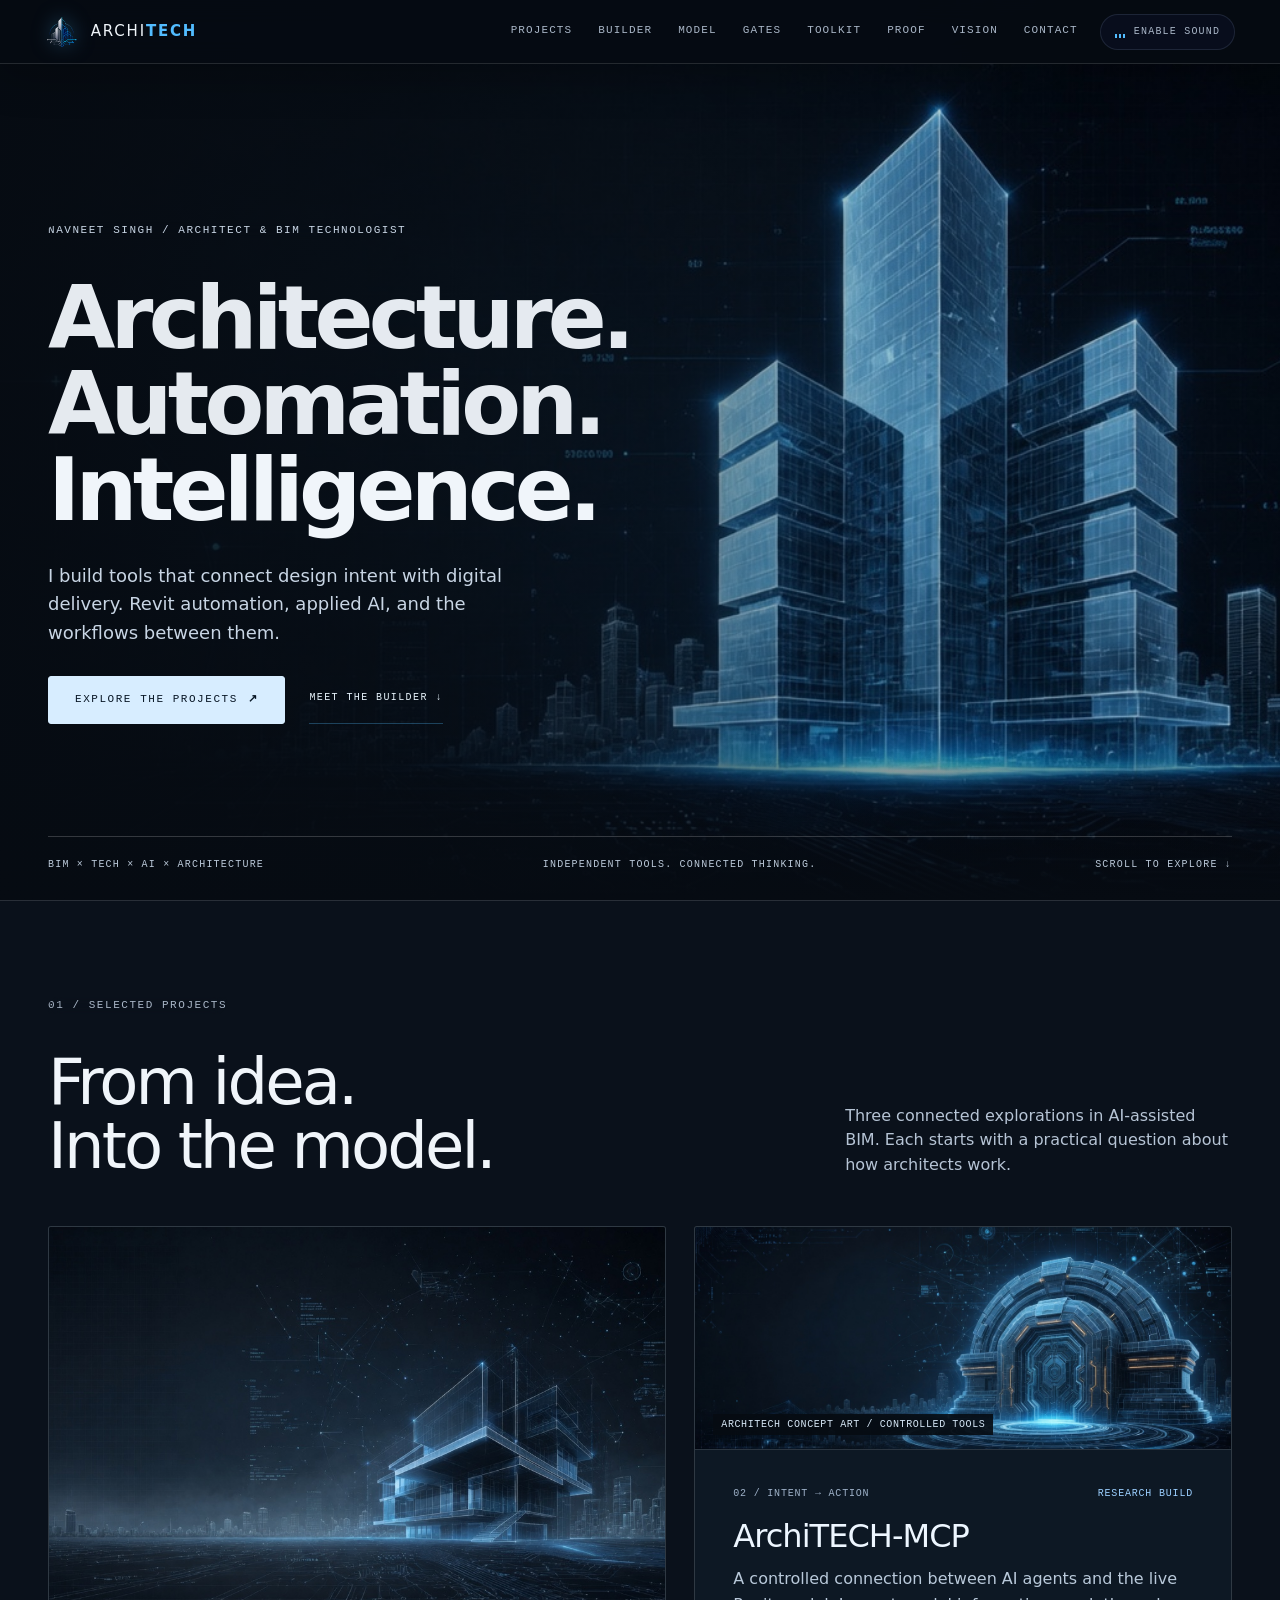
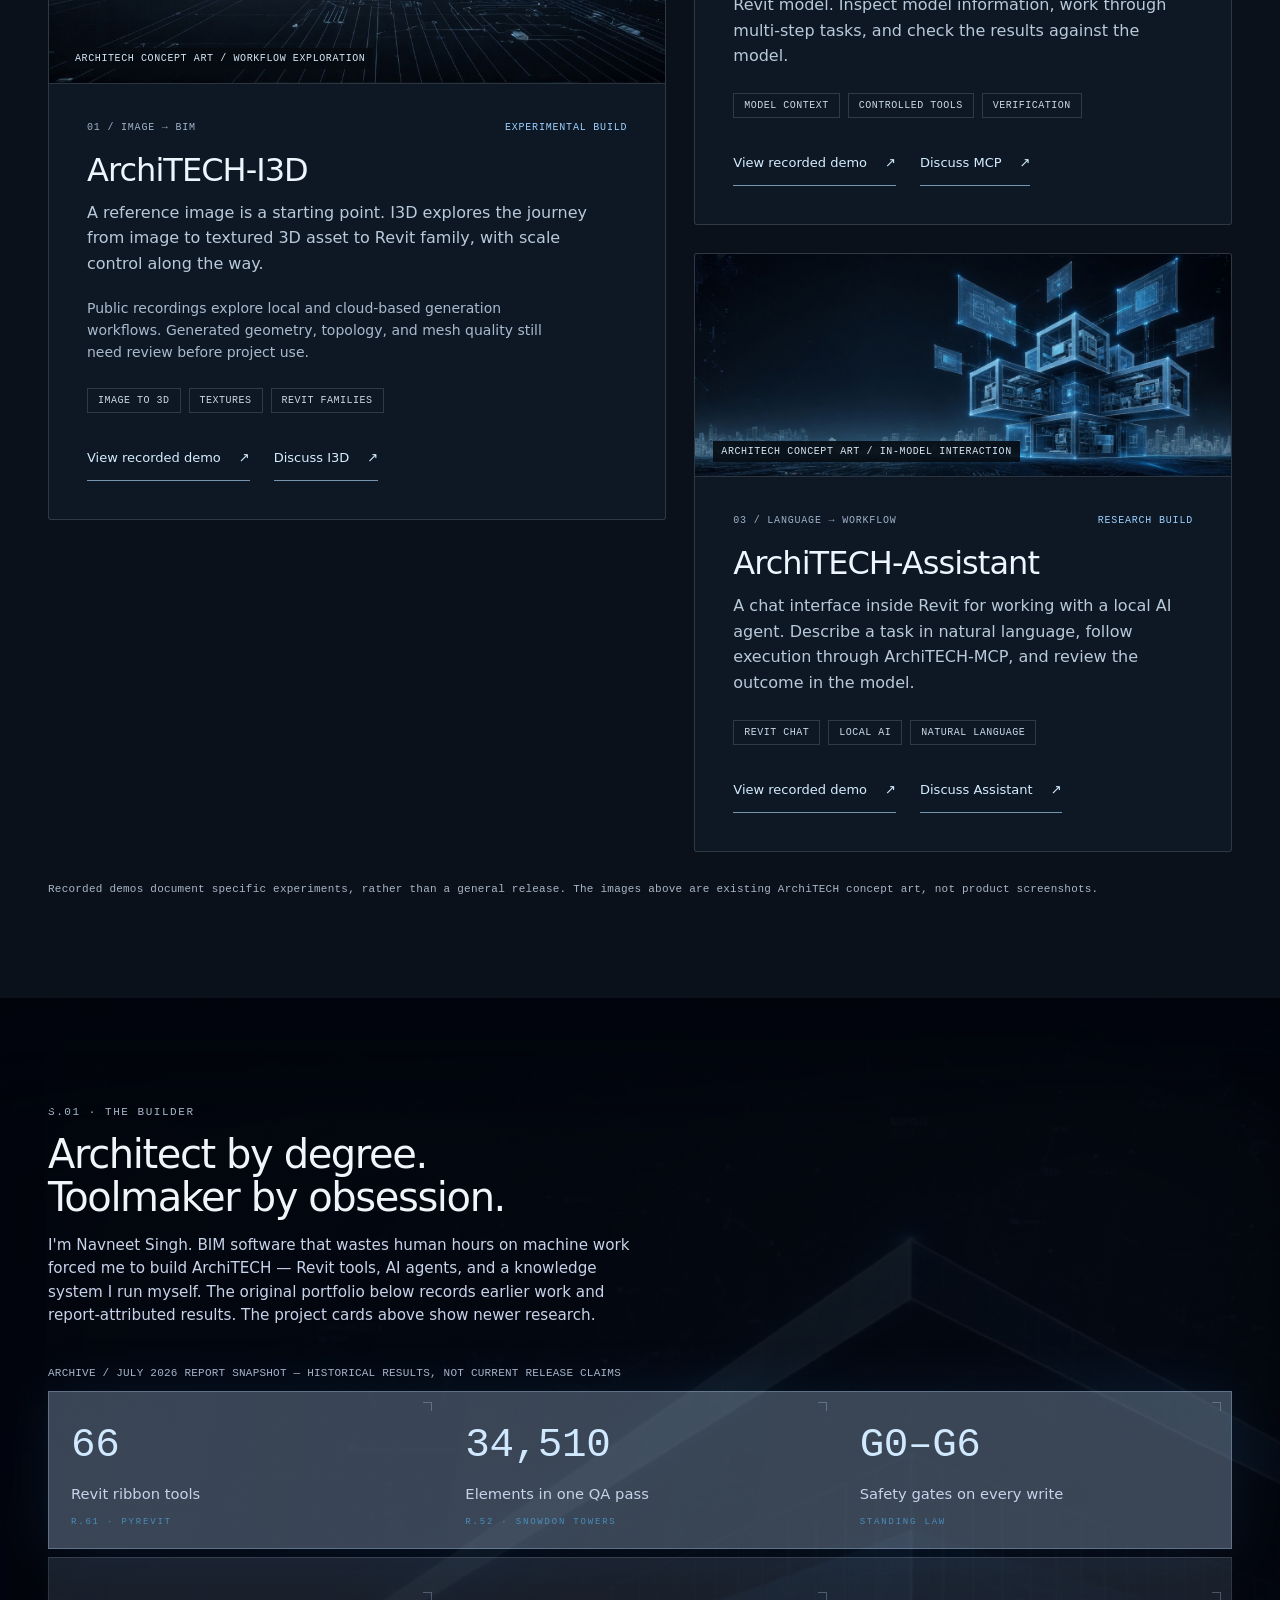
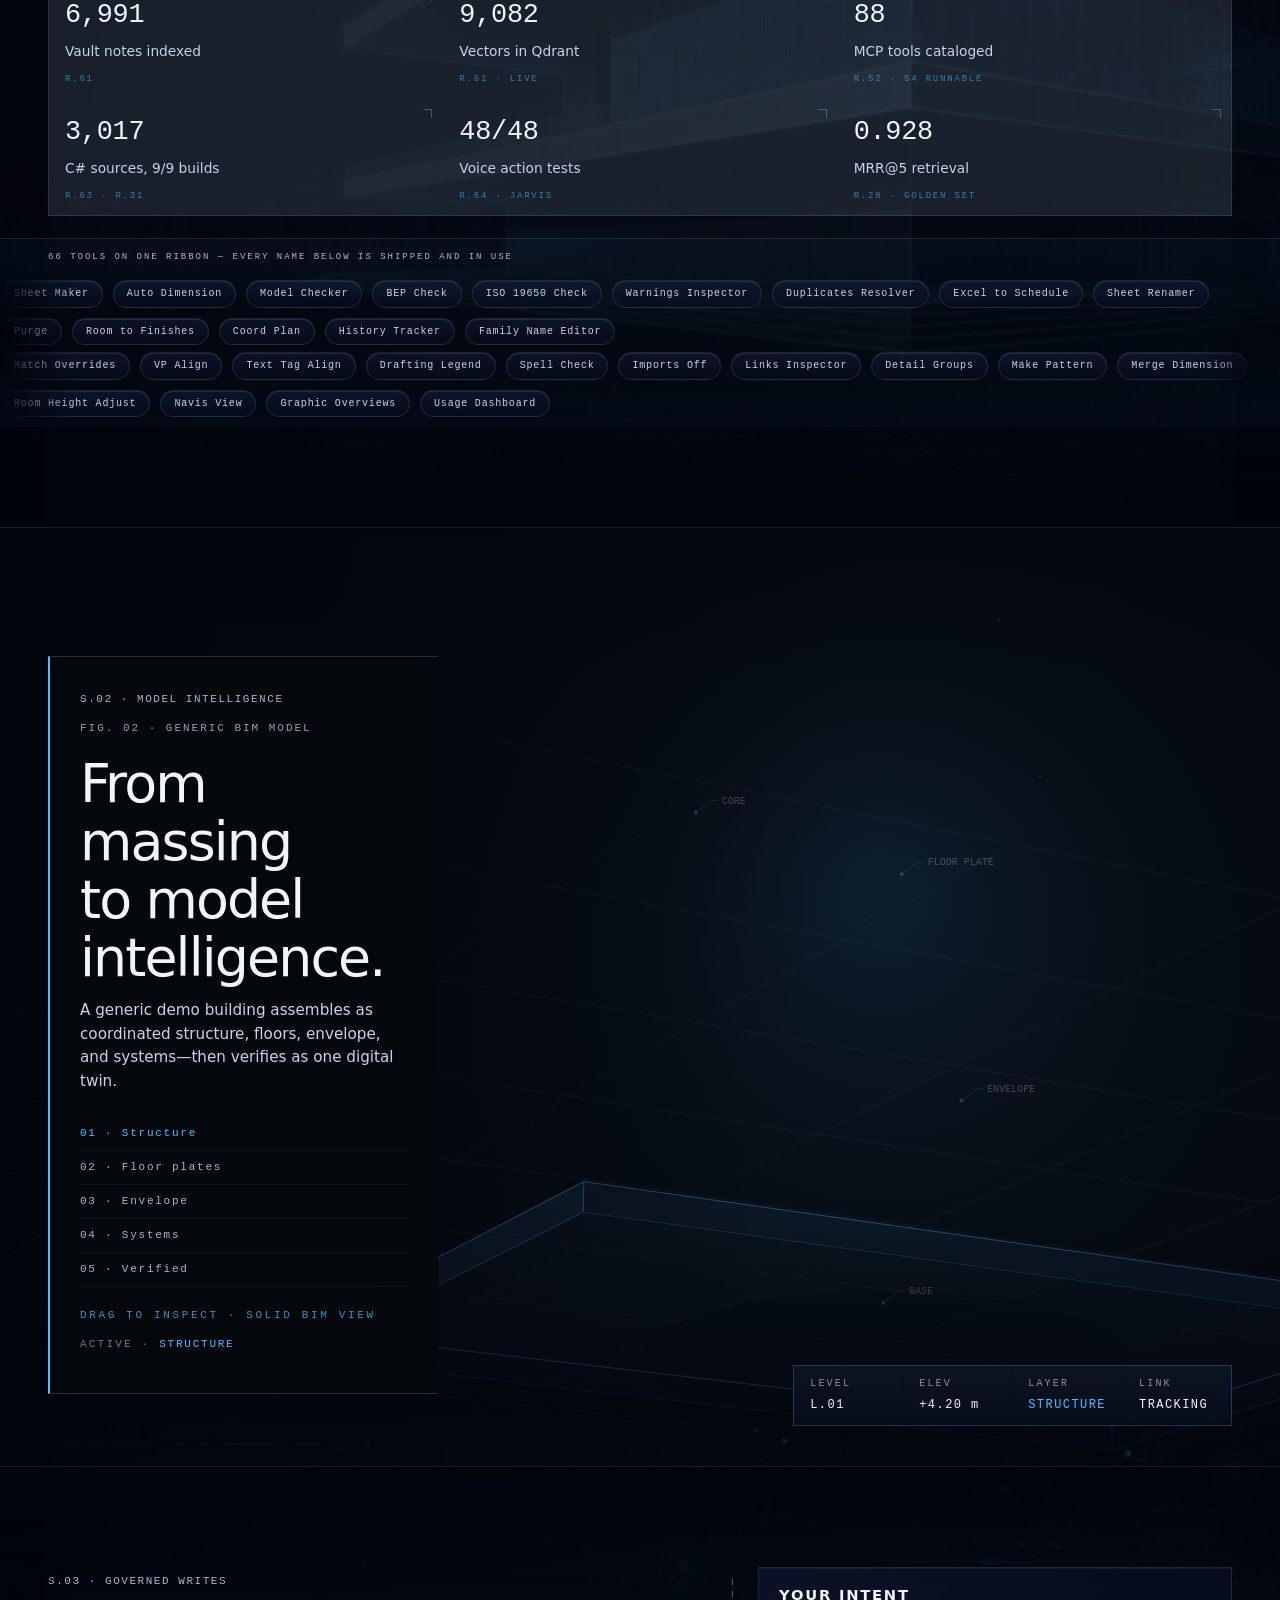
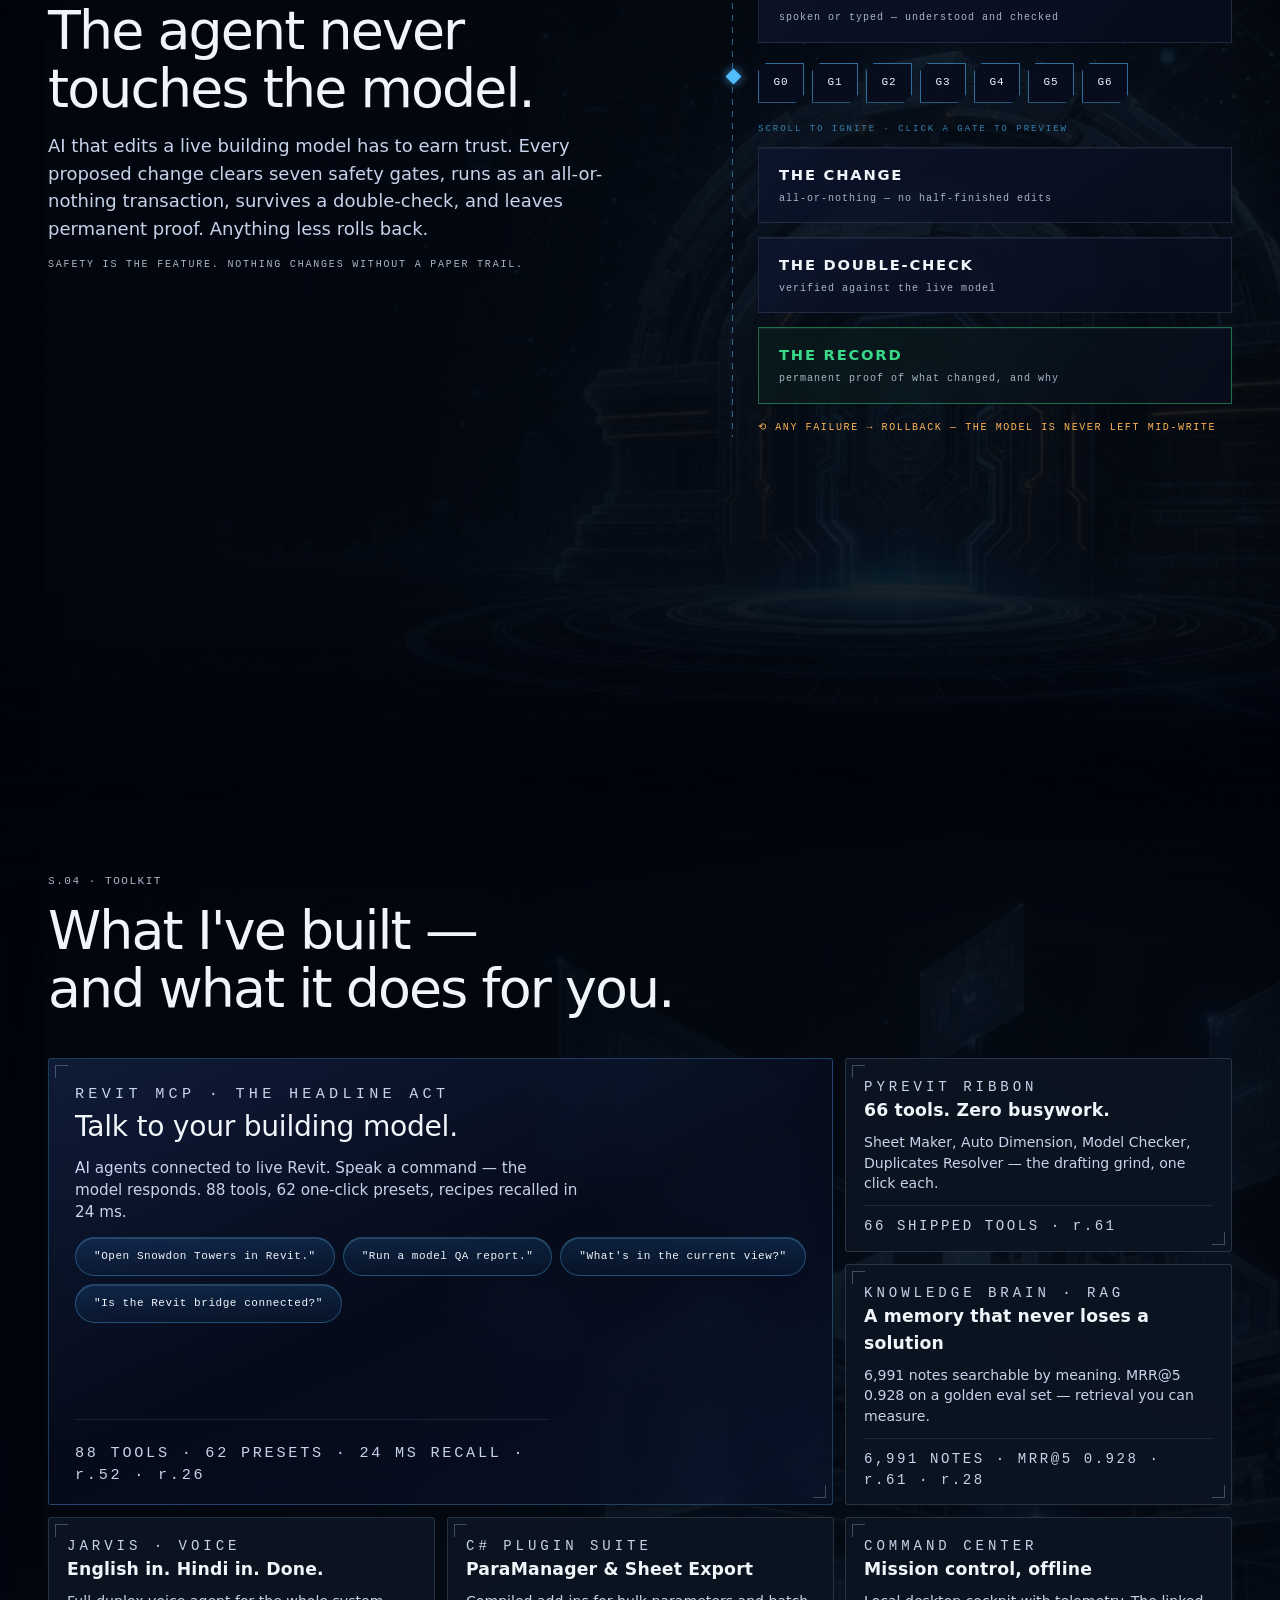
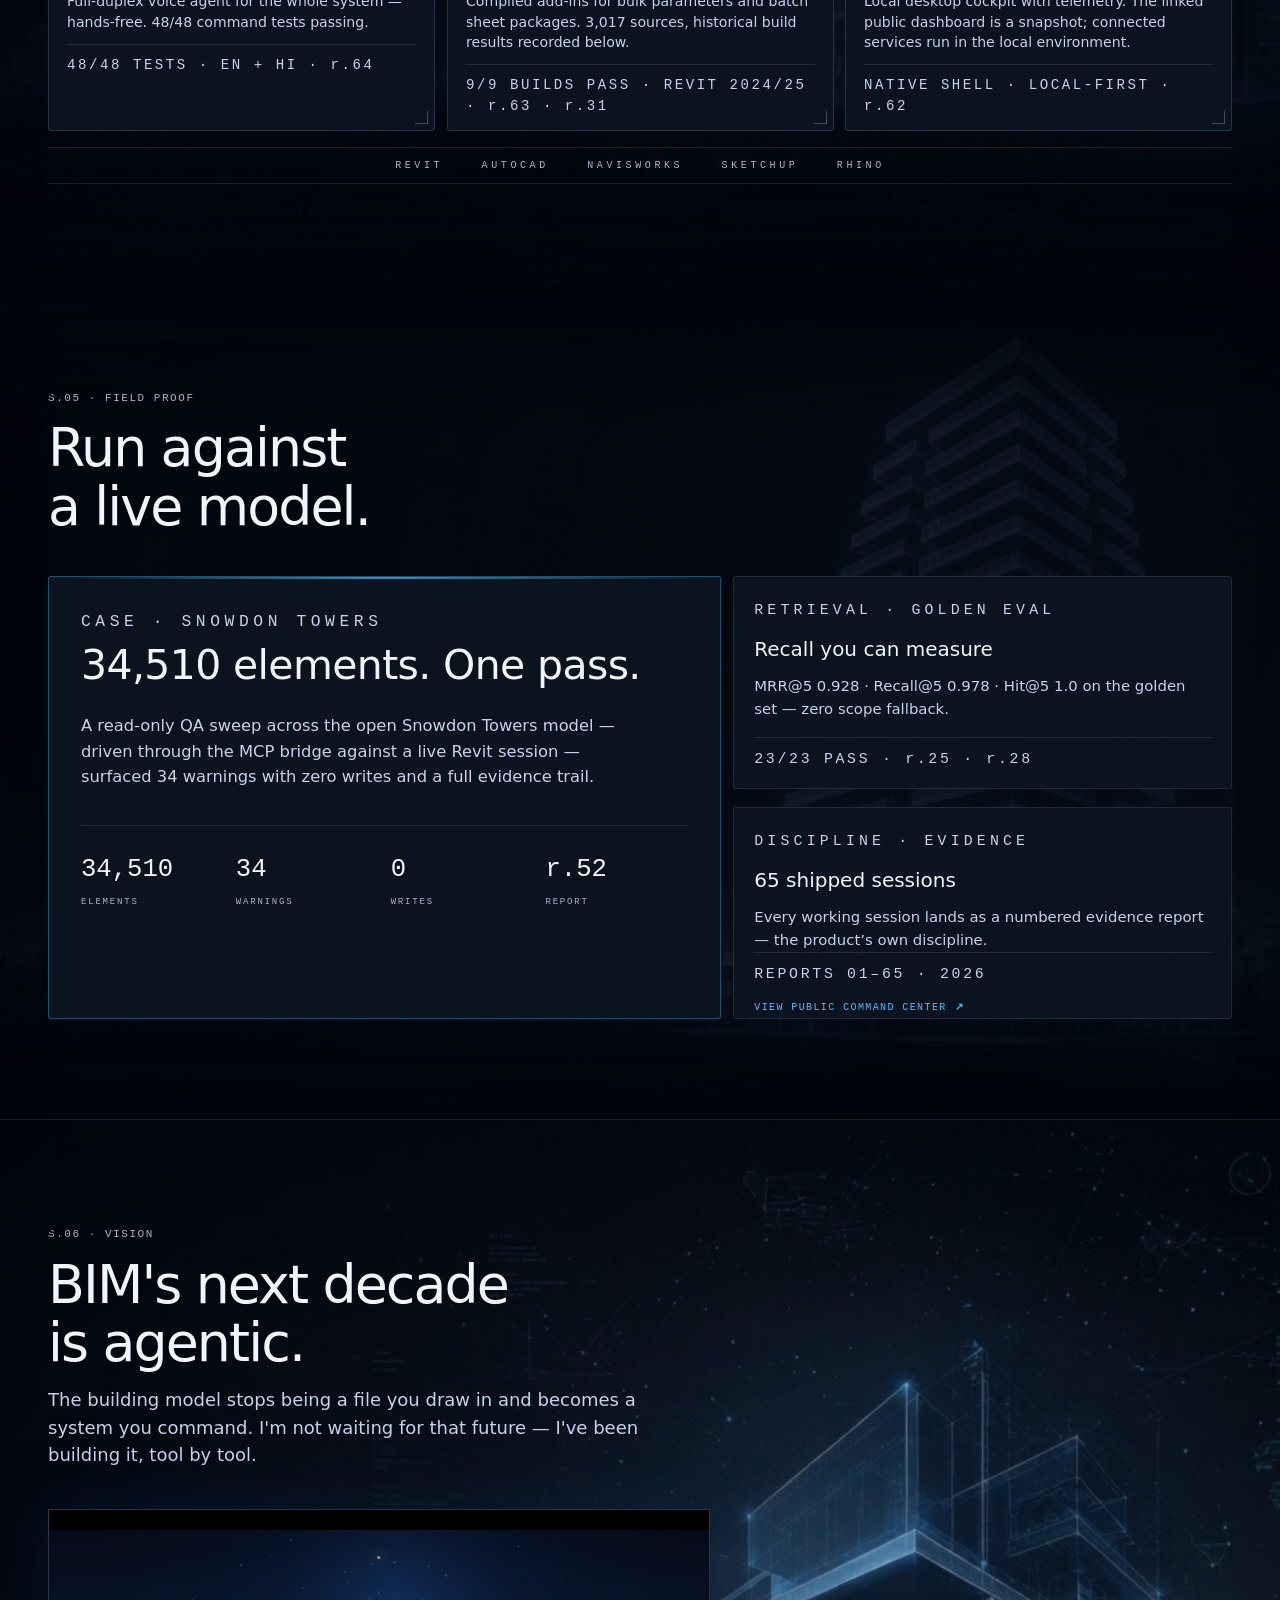
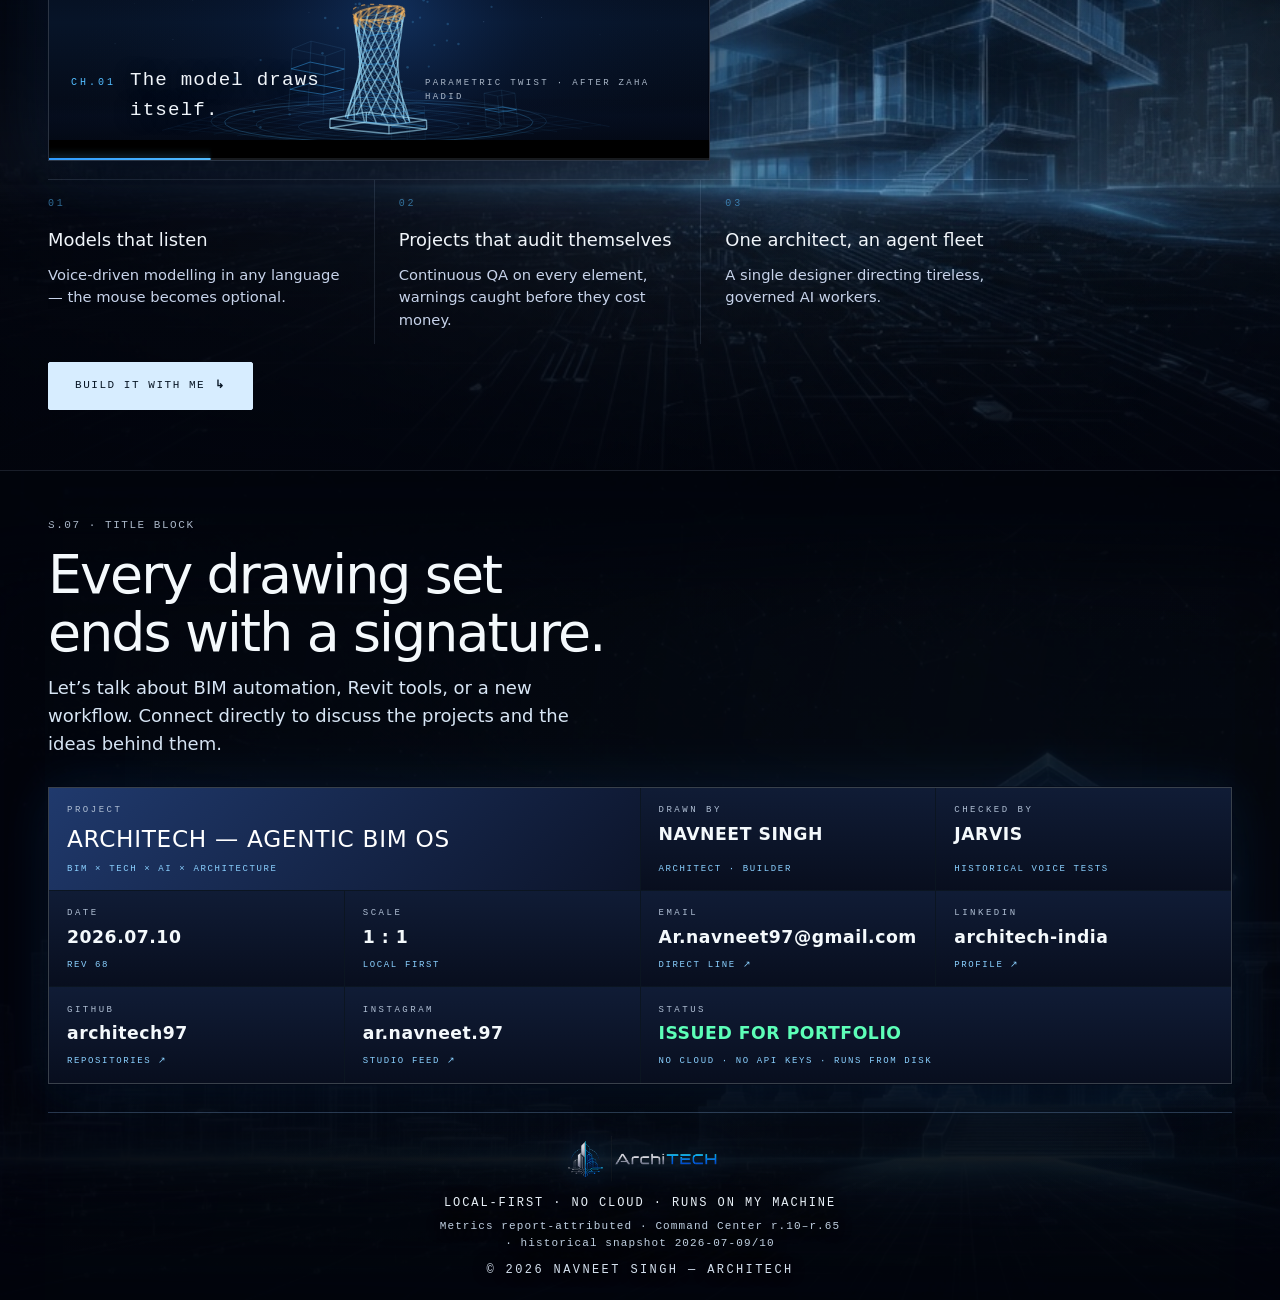
==== commit e965e821: "Refresh ArchiTECH portfolio and feature I3D, MCP, and Assistant" ====
--- a/index.html
+++ b/index.html
@@ -16,8 +16,9 @@
   <meta name="twitter:image" content="https://architech97.github.io/architech-portfolio/assets/architech-vision.jpeg">
   <title>ArchiTECH — BIM × Tech × AI × Architecture</title>
   <link rel="icon" type="image/png" href="assets/architech-mark.png">
-  <link rel="preload" as="image" href="assets/architech-vision.jpeg">
+  <link rel="preload" as="image" href="assets/bg-hero.jpg">
   <link rel="stylesheet" href="styles.css">
+  <link rel="stylesheet" href="refresh.css">
 </head>
 <body>
   <a class="skip-link" href="#main-content">Skip to content</a>
@@ -30,7 +31,8 @@
       <span class="brand-word">ARCHI<b>TECH</b></span>
     </a>
 
-    <nav class="site-nav" id="site-nav" aria-label="Drawing set">
+    <nav class="site-nav" id="site-nav" aria-label="Main navigation">
+      <a href="#projects">Projects</a>
       <a class="js-audio-hit" href="#system"><i>S.01</i> Builder</a>
       <a class="js-audio-hit" href="#twin"><i>S.02</i> Model</a>
       <a class="js-audio-hit" href="#gates"><i>S.03</i> Gates</a>
@@ -69,21 +71,24 @@
     <!-- ============ S.00 SIGNAL ============ -->
     <section class="hero slide holo-stage" id="signal" data-timeline aria-labelledby="hero-title">
       <div class="timeline-pin">
+      <img class="hero-art" src="assets/bg-hero.jpg" alt="" width="1408" height="704" fetchpriority="high">
       <canvas id="signal-canvas" class="scene-canvas" aria-hidden="true"></canvas>
       <div class="hero-grade" aria-hidden="true"></div>
       <div class="hero-vignette" aria-hidden="true"></div>
 
       <div class="hero-inner">
         <div class="hero-copy" data-reveal>
-          <p class="sheet-tag mono">S.00 · SIGNAL</p>
+          <p class="sheet-tag mono">NAVNEET SINGH / ARCHITECT &amp; BIM TECHNOLOGIST</p>
           <p class="model-plate mono" aria-hidden="true">FIG. 01 · GENERIC BIM MODEL · LIVE</p>
           <h1 id="hero-title" data-char-reveal>
-            <span class="thin">The building</span>
-            <span class="thin">is data.</span>
-            <span class="strong">Command it.</span>
+            <span class="thin">Architecture.</span>
+            <span class="thin">Automation.</span>
+            <span class="strong">Intelligence.</span>
           </h1>
+          <p class="hero-intro">I build tools that connect design intent with digital delivery. Revit automation, applied AI, and the workflows between them.</p>
           <div class="hero-actions">
-            <a class="btn btn-primary js-audio-hit" href="#system">Explore the system <b aria-hidden="true">↳</b></a>
+            <a class="btn btn-primary js-audio-hit" href="#projects">Explore the projects <b aria-hidden="true">↗</b></a>
+            <a class="text-link" href="#system">Meet the builder <span aria-hidden="true">↓</span></a>
           </div>
           <dl class="hero-hud mono" aria-label="System readout">
             <div><dt>Elements</dt><dd><span data-count="34510">0</span></dd></div>
@@ -93,7 +98,53 @@
           <p class="hero-build mono" aria-hidden="true"><i></i><b id="hero-build-status">Assembling</b></p>
         </div>
       </div>
+      <div class="hero-foot mono"><span>BIM × TECH × AI × ARCHITECTURE</span><span>INDEPENDENT TOOLS. CONNECTED THINKING.</span><span>SCROLL TO EXPLORE ↓</span></div>
       <p class="scroll-cue mono" aria-hidden="true"><span></span>ENTER</p>
+      </div>
+    </section>
+
+
+    <section class="projects" id="projects" aria-labelledby="projects-title">
+      <div class="slide-frame">
+        <p class="sheet-tag mono" data-reveal>01 / SELECTED PROJECTS</p>
+        <header class="project-heading" data-reveal>
+          <h2 id="projects-title">From idea.<br>Into the model.</h2>
+          <p>Three connected explorations in AI-assisted BIM. Each starts with a practical question about how architects work.</p>
+        </header>
+        <div class="project-grid">
+          <article class="project-card" id="architech-i3d" data-reveal data-tilt aria-labelledby="i3d-title">
+            <figure class="project-media"><img src="assets/architech-vision.jpeg" alt="" width="1408" height="768" loading="lazy" decoding="async"><figcaption>ARCHITECH CONCEPT ART / WORKFLOW EXPLORATION</figcaption></figure>
+            <div class="project-body">
+              <div class="project-index"><span>01 / IMAGE → BIM</span><span class="project-status">EXPERIMENTAL BUILD</span></div>
+              <h3 id="i3d-title">ArchiTECH-I3D</h3>
+              <p>A reference image is a starting point. I3D explores the journey from image to textured 3D asset to Revit family, with scale control along the way.</p>
+              <p class="project-detail">Public recordings explore local and cloud-based generation workflows. Generated geometry, topology, and mesh quality still need review before project use.</p>
+              <ul class="project-tags" aria-label="I3D focus"><li>IMAGE TO 3D</li><li>TEXTURES</li><li>REVIT FAMILIES</li></ul>
+              <div class="project-links"><a href="https://www.linkedin.com/posts/architech-india_architech-architechi3d-revit-activity-7509904933824000000-UpSj" target="_blank" rel="noreferrer">View recorded demo <span aria-hidden="true">↗</span></a><a href="#contact">Discuss I3D <span aria-hidden="true">↗</span></a></div>
+            </div>
+          </article>
+          <article class="project-card" id="architech-mcp" data-reveal data-tilt aria-labelledby="mcp-title">
+            <figure class="project-media"><img src="assets/bg-gates.jpg" alt="" width="1408" height="768" loading="lazy" decoding="async"><figcaption>ARCHITECH CONCEPT ART / CONTROLLED TOOLS</figcaption></figure>
+            <div class="project-body">
+              <div class="project-index"><span>02 / INTENT → ACTION</span><span class="project-status">RESEARCH BUILD</span></div>
+              <h3 id="mcp-title">ArchiTECH-MCP</h3>
+              <p>A controlled connection between AI agents and the live Revit model. Inspect model information, work through multi-step tasks, and check the results against the model.</p>
+              <ul class="project-tags" aria-label="MCP focus"><li>MODEL CONTEXT</li><li>CONTROLLED TOOLS</li><li>VERIFICATION</li></ul>
+              <div class="project-links"><a href="https://www.linkedin.com/posts/architech-india_architech-revit-bim-activity-7509672003092566016-BI20" target="_blank" rel="noreferrer">View recorded demo <span aria-hidden="true">↗</span></a><a href="#contact">Discuss MCP <span aria-hidden="true">↗</span></a></div>
+            </div>
+          </article>
+          <article class="project-card" id="architech-assistant" data-reveal data-tilt aria-labelledby="assistant-title">
+            <figure class="project-media"><img src="assets/bg-toolkit.jpg" alt="" width="1408" height="768" loading="lazy" decoding="async"><figcaption>ARCHITECH CONCEPT ART / IN-MODEL INTERACTION</figcaption></figure>
+            <div class="project-body">
+              <div class="project-index"><span>03 / LANGUAGE → WORKFLOW</span><span class="project-status">RESEARCH BUILD</span></div>
+              <h3 id="assistant-title">ArchiTECH-Assistant</h3>
+              <p>A chat interface inside Revit for working with a local AI agent. Describe a task in natural language, follow execution through ArchiTECH-MCP, and review the outcome in the model.</p>
+              <ul class="project-tags" aria-label="Assistant focus"><li>REVIT CHAT</li><li>LOCAL AI</li><li>NATURAL LANGUAGE</li></ul>
+              <div class="project-links"><a href="https://www.linkedin.com/posts/architech-india_architech-revit-bim-activity-7509672003092566016-BI20" target="_blank" rel="noreferrer">View recorded demo <span aria-hidden="true">↗</span></a><a href="#contact">Discuss Assistant <span aria-hidden="true">↗</span></a></div>
+            </div>
+          </article>
+        </div>
+        <p class="project-note">Recorded demos document specific experiments, rather than a general release. The images above are existing ArchiTECH concept art, not product screenshots.</p>
       </div>
     </section>
 
@@ -106,10 +157,11 @@
           <p class="sec-lede">
             I'm Navneet Singh. BIM software that wastes human hours on machine work forced me
             to build ArchiTECH — Revit tools, AI agents, and a knowledge system I run myself.
-            Everything below is shipped and measured.
+            The original portfolio below records earlier work and report-attributed results. The project cards above show newer research.
           </p>
         </header>
 
+        <p class="project-note">ARCHIVE / JULY 2026 REPORT SNAPSHOT — HISTORICAL RESULTS, NOT CURRENT RELEASE CLAIMS</p>
         <div class="stat-hero" data-reveal>
           <article class="stat primary">
             <b class="mono"><span data-count="66">0</span></b>
@@ -286,7 +338,7 @@
           <span class="card-glare" aria-hidden="true"></span>
           <p class="card-eyebrow mono">C# PLUGIN SUITE</p>
           <h3>ParaManager & Sheet Export</h3>
-          <p>Compiled add-ins for bulk parameters and batch sheet packages. 3,017 sources, every build green.</p>
+          <p>Compiled add-ins for bulk parameters and batch sheet packages. 3,017 sources, historical build results recorded below.</p>
           <p class="card-meta mono">9/9 BUILDS PASS · REVIT 2024/25 · r.63 · r.31</p>
         </article>
 
@@ -294,7 +346,7 @@
           <span class="card-glare" aria-hidden="true"></span>
           <p class="card-eyebrow mono">COMMAND CENTER</p>
           <h3>Mission control, offline</h3>
-          <p>Native desktop cockpit with live telemetry. No cloud, no subscription — runs with the network cable pulled.</p>
+          <p>Local desktop cockpit with telemetry. The linked public dashboard is a snapshot; connected services run in the local environment.</p>
           <p class="card-meta mono">NATIVE SHELL · LOCAL-FIRST · r.62</p>
         </article>
       </div>
@@ -407,8 +459,8 @@
           <p class="sheet-tag mono">S.07 · TITLE BLOCK</p>
           <h2 id="contact-title">Every drawing set<br>ends with a signature.</h2>
           <p class="sec-lede contact-lede">
-            Open a direct line. Every metric on this site is report-attributed —
-            the same discipline the system enforces on itself.
+            Let’s talk about BIM automation, Revit tools, or a new workflow.
+            Connect directly to discuss the projects and the ideas behind them.
           </p>
         </header>
 
@@ -426,7 +478,7 @@
           <div class="tb-cell">
             <i class="mono">CHECKED BY</i>
             <b>JARVIS</b>
-            <span class="mono">48/48 CHECKS PASS</span>
+            <span class="mono">HISTORICAL VOICE TESTS</span>
           </div>
           <div class="tb-cell">
             <i class="mono">DATE</i>
@@ -468,7 +520,7 @@
         <footer class="footer" data-reveal>
           <img class="footer-wordmark" src="assets/architech-logo-color.png" alt="ArchiTECH" width="160" height="44" loading="lazy">
           <p class="mono">LOCAL-FIRST · NO CLOUD · RUNS ON MY MACHINE</p>
-          <p class="mono footnote">Metrics report-attributed · Command Center r.10–r.65 · re-verified 2026-07-09/10</p>
+          <p class="mono footnote">Metrics report-attributed · Command Center r.10–r.65 · historical snapshot 2026-07-09/10</p>
           <p class="mono">© 2026 NAVNEET SINGH — ARCHITECH</p>
         </footer>
       </div>
--- a/refresh.css
+++ b/refresh.css
@@ -0,0 +1,148 @@
+/* ArchiTECH / Architecture, automation, intelligence.
+   Original composition; existing brand art and system fonts only. */
+:root { --wrap: min(1320px, calc(100vw - 96px)); --ice: #f0f5fa; --fog: #a9b6c7; }
+html { scroll-snap-type: none; scroll-padding-top: 80px; }
+body { background: #060b12; }
+h1, h2, h3 { font-style: normal; }
+.cinema-frame, .grain, .slide-rail { display: none; }
+.topbar { background: #060b12f2; border-bottom: 1px solid #ffffff20; backdrop-filter: blur(12px); }
+.brand-word { letter-spacing: .12em; }
+.site-nav { gap: 22px; }
+.site-nav a { min-height: 44px; display: inline-flex; align-items: center; font-size: 11px; }
+.site-nav a i { display: none; }
+.sheet-tag { padding: 0; border: 0; background: none; color: var(--fog); box-shadow: none; font-size: 11px; letter-spacing: .14em; }
+.sheet-tag::before { display: none; }
+.slide { min-height: auto; scroll-snap-align: none; scroll-snap-stop: normal; }
+.sec.slide, #system.slide { padding: 100px 0; }
+.sec-head h2, .twin-copy h2, .vision h2 { font-size: clamp(2.1rem, 4.2vw, 4rem); font-weight: 500; line-height: 1.08; letter-spacing: -.035em; text-shadow: none; }
+.sec-head .sec-lede { max-width: 58ch; font-size: 18px; }
+.sec::before { opacity: .16; }
+.sec::after { opacity: .8; }
+.sec-head { margin-bottom: 40px; }
+html.js [data-reveal] { filter: none; transform: translateY(16px); transition: opacity .5s var(--ease-out), transform .5s var(--ease-out); }
+html.js [data-reveal].is-revealed { filter: none; transform: none; }
+[data-timeline] { min-height: auto; }
+.timeline-pin { position: relative; height: auto; min-height: 780px; }
+#signal { min-height: min(900px, 100svh); background: #060b12; }
+#signal .timeline-pin { min-height: min(900px, 100svh); }
+.hero-art { position: absolute; width: 100%; height: 100%; inset: 0; object-fit: cover; object-position: 63% center; }
+#signal-canvas { display: none; }
+.hero-grade { background: linear-gradient(90deg, #060b12f2 0%, #060b12c4 29%, #060b1230 68%), linear-gradient(0deg, #060b12 0%, transparent 20%); }
+.hero-vignette { display: none; }
+.hero-inner { min-height: min(900px, 100svh); padding: 150px 0 110px; }
+.hero-copy { max-width: 760px; }
+.hero-copy .sheet-tag { margin-bottom: 36px; color: #c8d5e4; }
+.hero-copy .model-plate { display: none; }
+.hero h1 { font-size: clamp(3.3rem, 6.8vw, 7rem); line-height: .99; letter-spacing: -.055em; margin-bottom: 28px; text-wrap: initial; }
+.hero h1 .thin, .hero h1 .strong { font-weight: 600; color: var(--ice); text-shadow: none; }
+.hero h1 .glyph { font-style: normal; animation-duration: .5s; animation-delay: calc(var(--i) * 12ms); }
+.hero-intro { max-width: 43ch; margin: 0 0 28px; color: #c8d5e4; font-size: 18px; line-height: 1.6; }
+.hero .hero-actions { gap: 24px; margin: 0; }
+.btn-primary { background: #d7edff; color: #071524; border: 1px solid #d7edff; box-shadow: none; border-radius: 2px; }
+.btn-primary:hover { background: white; color: #071524; box-shadow: none; }
+.hero .text-link { color: #e8f4fc; min-height: 48px; display: inline-flex; align-items: center; }
+.hero-hud, .hero-build { display: none; }
+.hero-foot { position: absolute; z-index: 4; left: 48px; right: 48px; bottom: 28px; display: flex; justify-content: space-between; gap: 20px; color: #bac8d8; font-size: 10px; letter-spacing: .12em; border-top: 1px solid #ffffff30; padding-top: 20px; }
+.scroll-cue { display: none; }
+.projects { padding: 90px 0 100px; position: relative; background: #0a111b; border-top: 1px solid #ffffff20; }
+.project-heading { display: flex; justify-content: space-between; align-items: end; gap: 40px; margin: 24px 0 48px; }
+.project-heading h2 { font-size: clamp(2.4rem, 5vw, 5rem); line-height: 1; letter-spacing: -.045em; font-weight: 500; margin: 0; color: var(--ice); }
+.project-heading p { max-width: 38ch; color: #b6c4d5; margin: 0; }
+.project-grid { display: grid; grid-template-columns: 1.15fr 1fr; gap: 28px; align-items: start; }
+.project-card { min-width: 0; position: relative; background: #0d1824; border: 1px solid #ffffff24; border-radius: 3px; overflow: hidden; }
+.project-card:first-child { grid-row: span 2; }
+.project-media { margin: 0; position: relative; aspect-ratio: 2.4; overflow: hidden; border-bottom: 1px solid #ffffff20; }
+.project-card:first-child .project-media { aspect-ratio: 1.35; }
+.project-media img { width: 100%; height: 100%; object-fit: cover; display: block; }
+.project-media figcaption { position: absolute; left: 18px; bottom: 14px; padding: 5px 8px; background: #060b12e8; color: #d5e6f5; font: 10px var(--mono); letter-spacing: .06em; }
+.project-body { padding: clamp(24px, 3vw, 38px); }
+.project-index { display: flex; justify-content: space-between; gap: 14px; font: 10px var(--mono); letter-spacing: .08em; color: #9eb1c8; }
+.project-status { color: #9bcfff; }
+.project-card h3 { font-size: clamp(1.6rem, 2.5vw, 2.4rem); font-weight: 500; color: #edf6ff; letter-spacing: -.03em; margin: 20px 0 12px; line-height: 1.1; }
+.project-card p { color: #b9c9da; font-size: 16px; line-height: 1.6; margin: 0 0 20px; max-width: 52ch; }
+.project-card .project-detail { font-size: 14px; color: #a9bacd; }
+.project-tags { display: flex; flex-wrap: wrap; gap: 8px; margin: 24px 0; padding: 0; list-style: none; }
+.project-tags li { border: 1px solid #ffffff25; padding: 6px 10px; font: 10px var(--mono); color: #cad8e6; letter-spacing: .05em; }
+.project-links { display: flex; gap: 10px 24px; flex-wrap: wrap; }
+.project-links a { display: inline-flex; align-items: center; min-height: 44px; gap: 18px; color: #d6edff; border-bottom: 1px solid #7696b0; font-size: 13px; }
+.project-links a:hover { color: white; border-color: white; }
+.project-note { color: #a9b6c7; font: 11px/1.7 var(--mono); letter-spacing: .02em; margin: 28px 0 0; }
+.project-card:focus-within { border-color: #9bcfff; }
+.say-list li { cursor: default; }
+.project-card:focus-within [data-reveal] { opacity: 1; }
+.stat-hero .stat.primary { border-radius: 0; background: none; box-shadow: none; }
+.stat-hero .stat.primary b { color: #d0e9ff; text-shadow: none; }
+.stat-grid { border-top: 1px solid #ffffff20; padding-top: 24px; }
+.stat { background: none; }
+.marquee-track { animation: none; flex-wrap: wrap; width: auto; }
+.marquee-track span:nth-child(n + 15) { display: none; }
+.ribbon-panel { margin-top: 36px; }
+.ribbon-live { display: none; }
+.marquee-caption { color: #a9b6c7; }
+.card, .proof-card, .case-cinema-main { border-radius: 3px; background: #0b1521e8; box-shadow: none; }
+.card h3 { text-shadow: none; }
+.card:hover, .proof-card:hover { box-shadow: none; }
+.card-glare { opacity: 0; }
+#twin { min-height: 850px; }
+#twin .timeline-pin { min-height: 850px; }
+#gates .timeline-pin { min-height: auto; padding: 0; }
+.vision { padding: 100px 0 60px; }
+.titleblock { border-color: #ffffff30; background: #0b1521; }
+.tb-sec .sec-head { margin-bottom: 0; }
+#contact { padding-top: 40px; padding-bottom: 24px; }
+.footer { padding-bottom: 0; }
+@media (prefers-reduced-motion: no-preference) {
+  .hero-art { animation: architectural-reveal 1s var(--ease-out) both; }
+  @keyframes architectural-reveal { from { clip-path: polygon(12% 0, 100% 0, 100% 100%, 35% 100%); } to { clip-path: polygon(0 0, 100% 0, 100% 100%, 0 100%); } }
+}
+@media (max-width: 1100px) {
+  .site-nav { gap: 12px; }
+  .site-nav a { font-size: 10px; }
+  .sound-toggle { width: 44px; min-width: 44px; }
+  .sound-toggle [data-sound-label] { display: none; }
+}
+@media (max-width: 900px) {
+  :root { --wrap: calc(100vw - 48px); }
+  .project-heading { align-items: start; flex-direction: column; gap: 20px; }
+  .project-grid { gap: 18px; }
+  .hero-foot { left: 24px; right: 24px; }
+}
+@media (max-width: 640px) {
+  :root { --wrap: calc(100vw - 32px); }
+  html { scroll-padding-top: 72px; }
+  .site-nav a { font-size: 14px; min-height: 48px; }
+  .site-nav { overflow-y: auto; }
+  #signal, #signal .timeline-pin { min-height: 780px; }
+  .hero-inner { min-height: 780px; padding: 122px 0 100px; }
+  .hero-copy { max-width: 100%; }
+  .hero-copy .sheet-tag { font-size: 10px; margin-bottom: 24px; }
+  .hero h1 { font-size: clamp(2.65rem, 13vw, 5rem); line-height: 1.02; }
+  .hero-intro { font-size: 16px; max-width: 35ch; }
+  .hero-art { object-position: 65% center; opacity: .65; }
+  .hero-grade { background: linear-gradient(90deg, #060b12e8, #060b1250), linear-gradient(0deg, #060b12, transparent 50%); }
+  .hero-foot { left: 16px; right: 16px; font-size: 9px; }
+  .hero-foot span:not(:first-child) { display: none; }
+  .projects { padding: 52px 0 56px; }
+  .project-heading { margin-bottom: 30px; }
+  .project-heading h2 { font-size: 2.8rem; }
+  .project-grid { grid-template-columns: 1fr; gap: 24px; }
+  .project-card:first-child { grid-row: auto; }
+  .project-media, .project-card:first-child .project-media { aspect-ratio: 1.75; }
+  .project-body { padding: 24px; }
+  .project-card h3 { font-size: 1.85rem; }
+  .sec.slide, #system.slide { padding: 48px 0; }
+  .sec-head { margin-bottom: 24px; }
+  .sec-head .sec-lede { font-size: 16px; }
+  #twin, #twin .timeline-pin { min-height: 860px; }
+  #twin .twin-copy { min-height: 860px; }
+  .vision { padding: 48px 0 20px; }
+  #contact { padding-top: 20px; padding-bottom: 16px; }
+}
+@media (prefers-reduced-motion: reduce) {
+  html { scroll-behavior: auto; }
+  html.js [data-reveal] { opacity: 1; transform: none; }
+  .hero-art { animation: none; clip-path: none; }
+}
+@media (max-width: 359px) {
+  .pl-gates { grid-template-columns: repeat(4, minmax(44px, 1fr)); }
+}
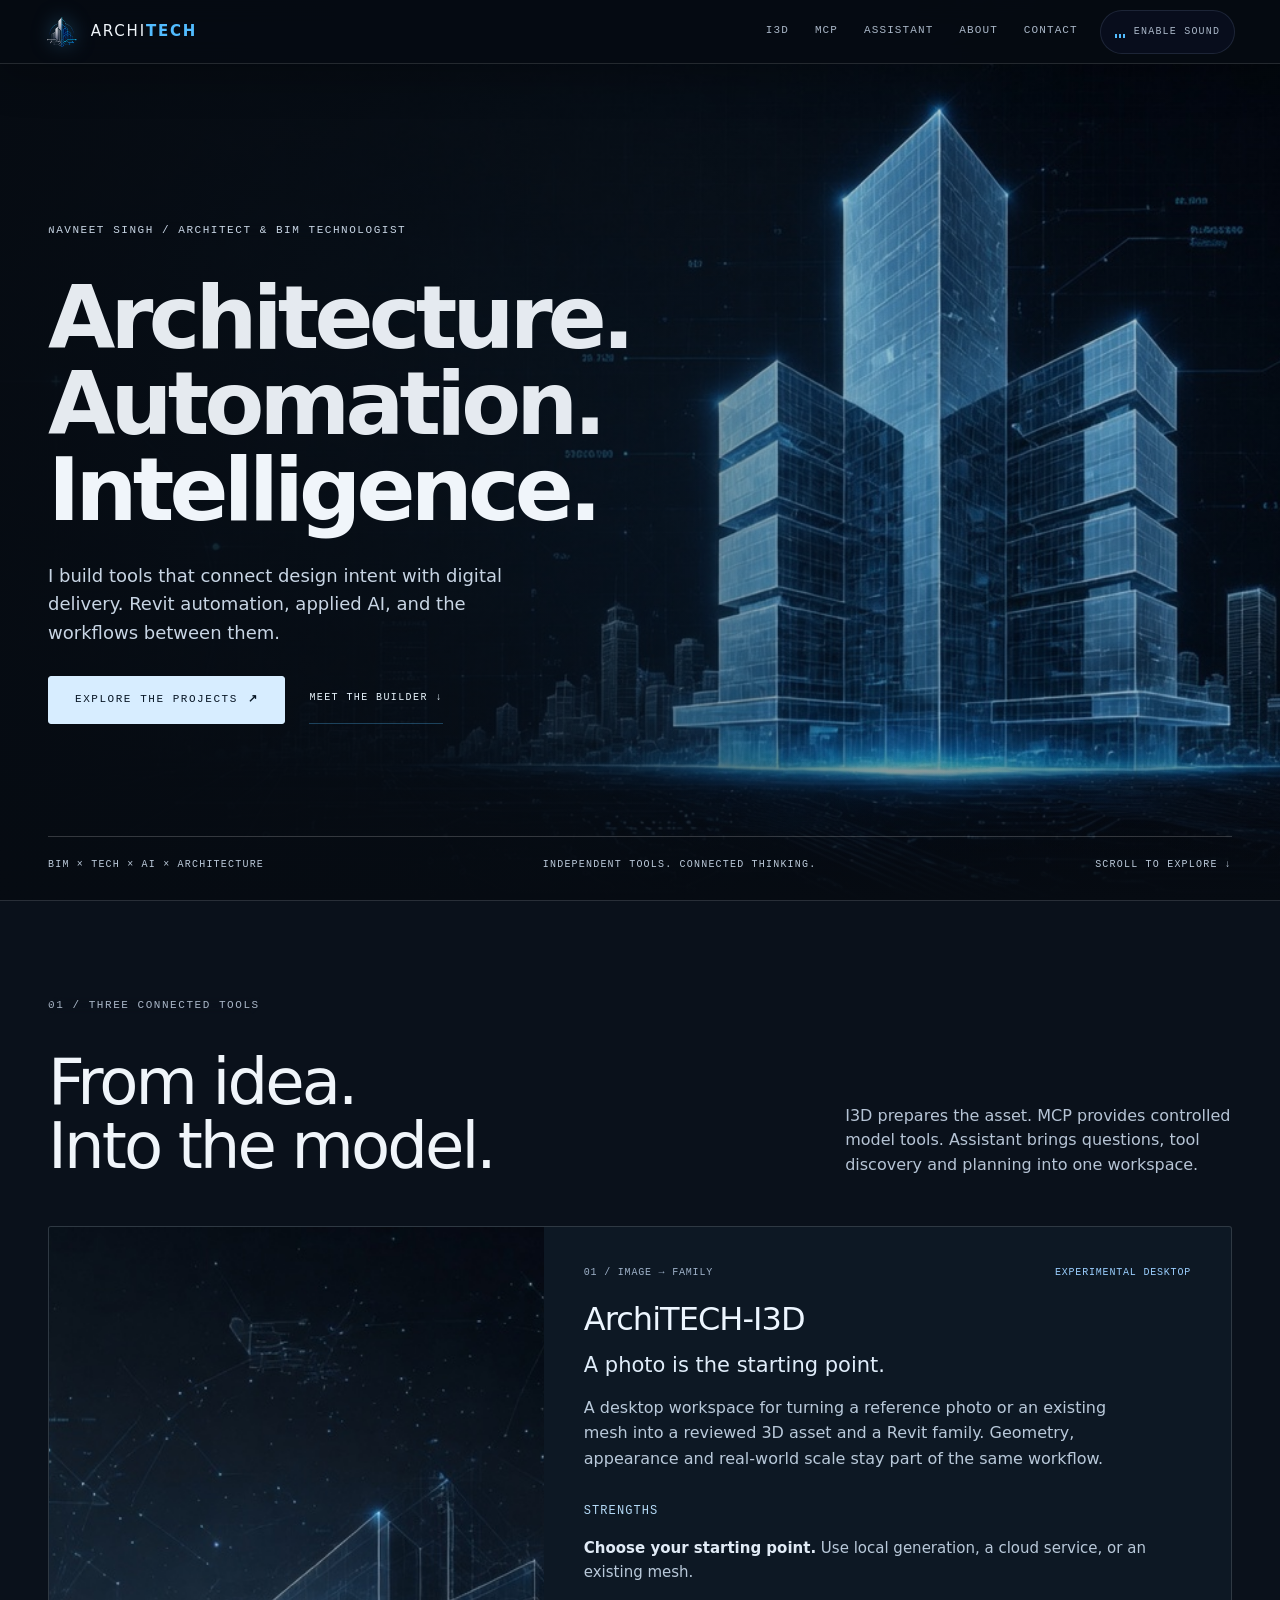
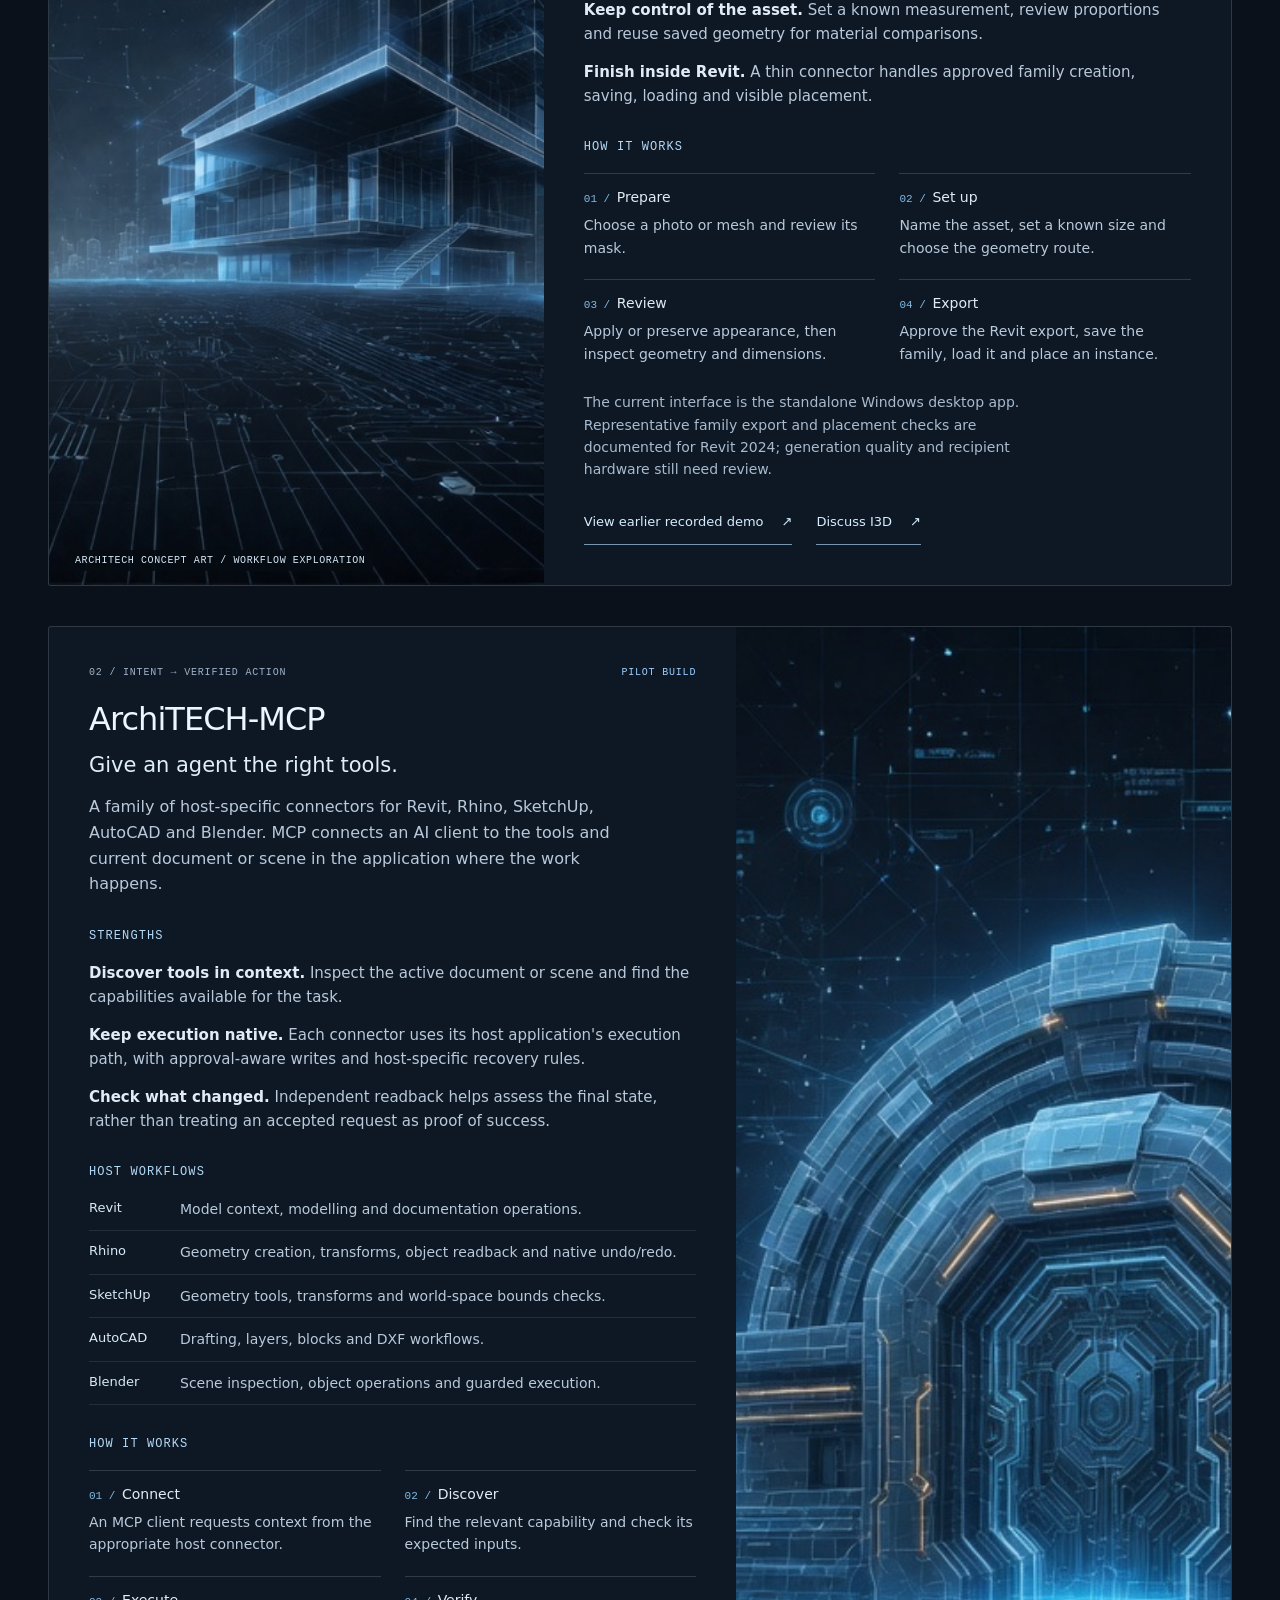
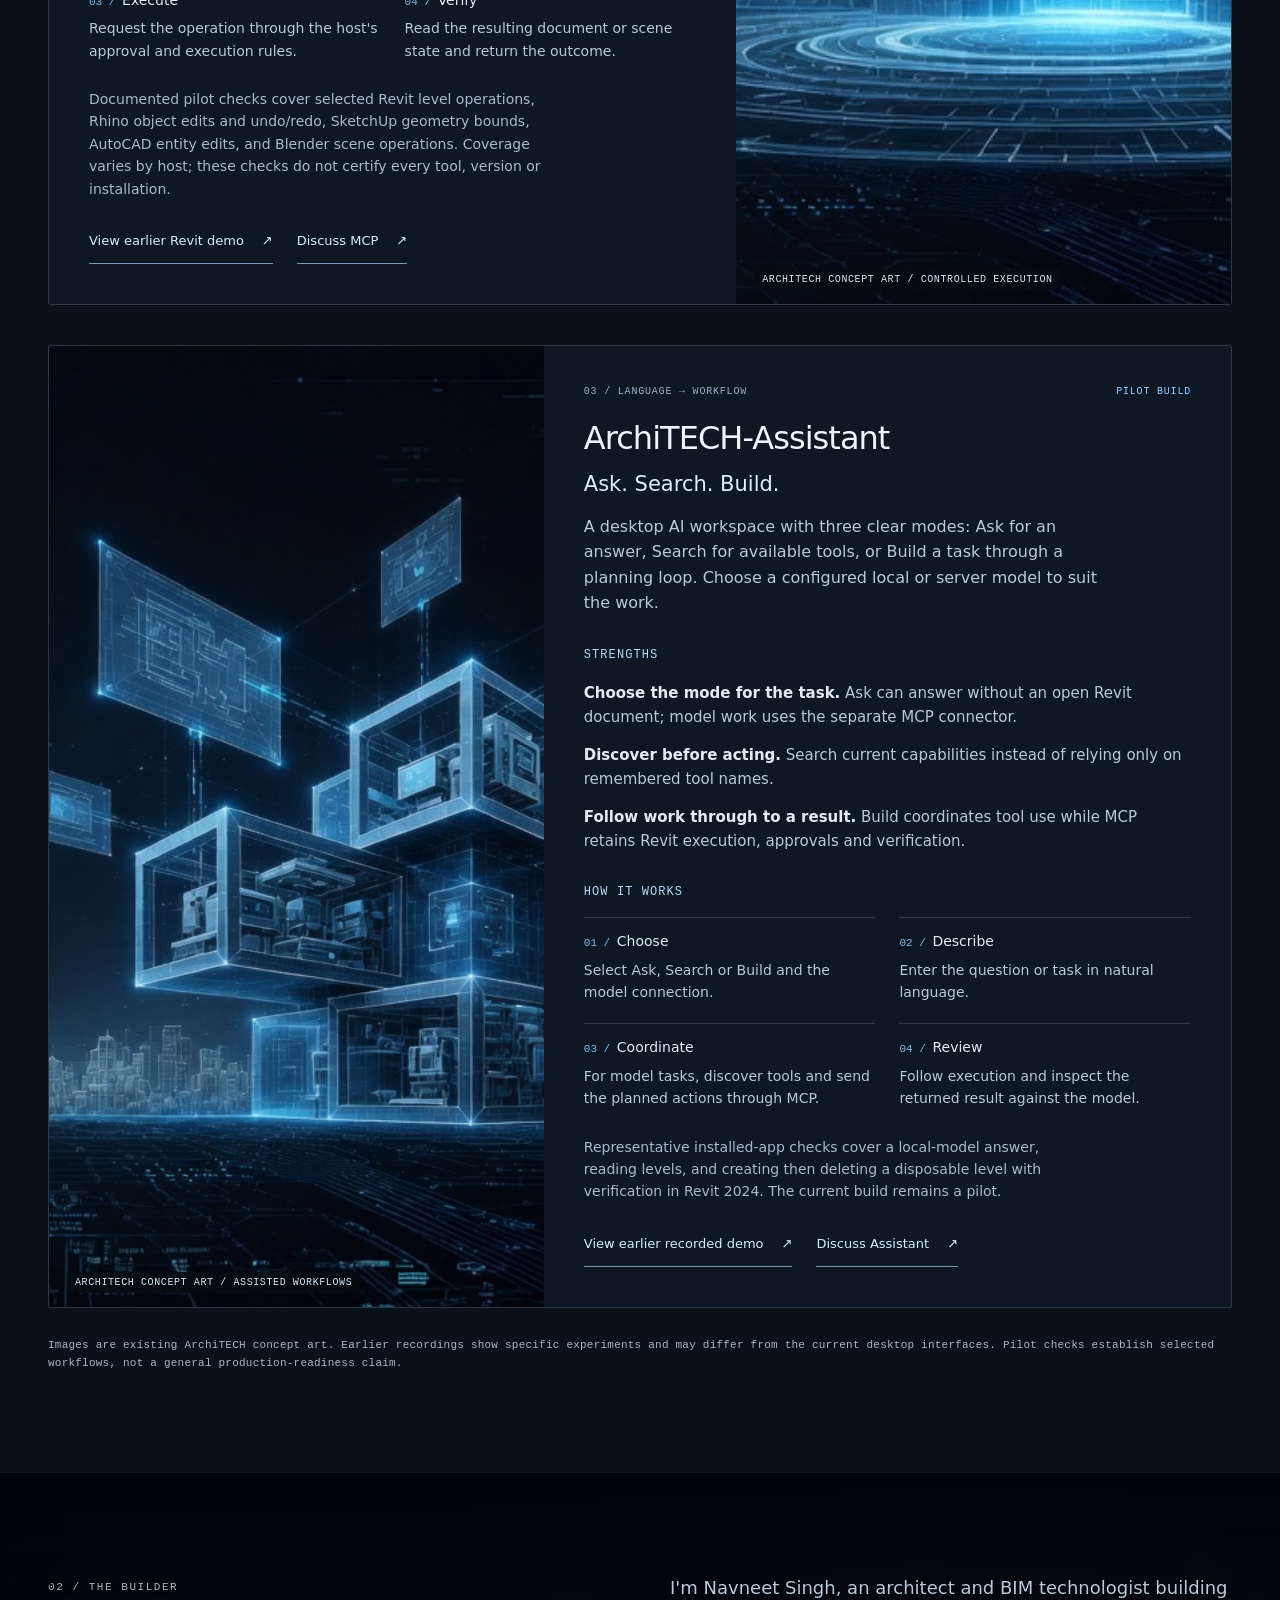
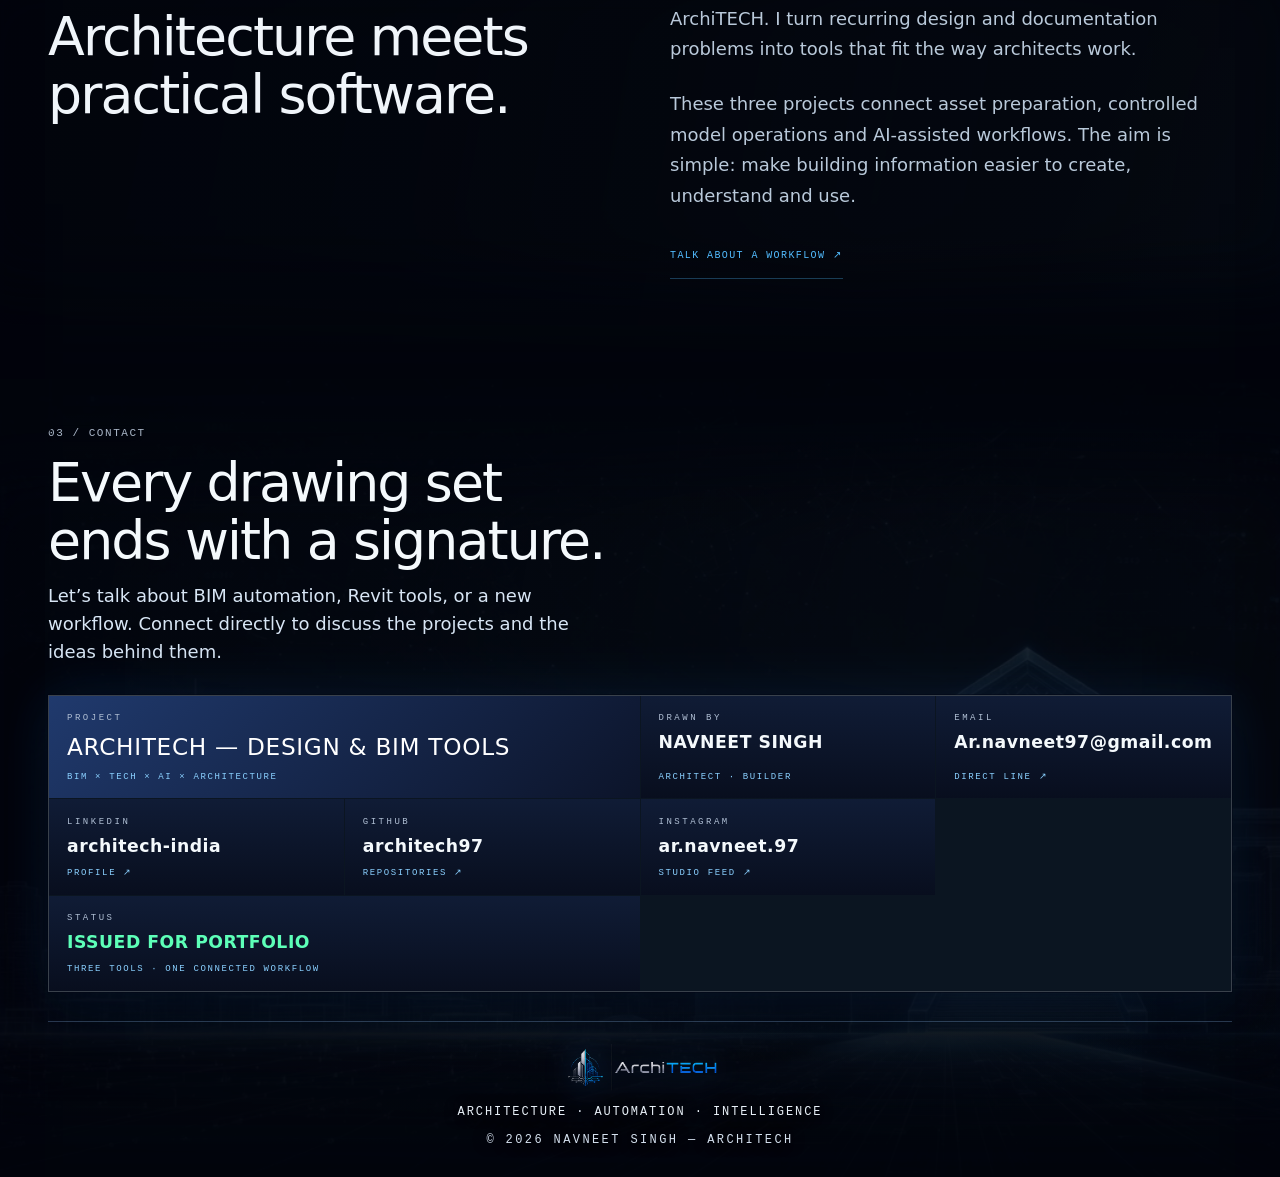
==== commit 4926b23d: "Focus portfolio on I3D, MCP, and Assistant strengths and workflows" ====
--- a/index.html
+++ b/index.html
@@ -4,15 +4,15 @@
   <meta charset="utf-8">
   <meta name="viewport" content="width=device-width, initial-scale=1">
   <meta name="theme-color" content="#05060f">
-  <meta name="description" content="ArchiTECH — BIM, Revit automation, and local AI agents operating as one governed command system. Portfolio of Navneet Singh.">
+  <meta name="description" content="ArchiTECH-I3D, ArchiTECH-MCP and ArchiTECH-Assistant. Explore Navneet Singh’s tools for image-to-family workflows, controlled Revit execution and AI-assisted BIM.">
   <meta property="og:type" content="website">
   <meta property="og:title" content="ArchiTECH — BIM × Tech × AI × Architecture">
-  <meta property="og:description" content="The Agentic BIM OS: Revit automation, AI agents, and knowledge systems built by architect Navneet Singh. Talk to your building model.">
+  <meta property="og:description" content="Three tools connecting design intent with BIM: image-to-family creation, controlled Revit execution and an AI assistant for Ask, Search and Build.">
   <meta property="og:url" content="https://architech97.github.io/architech-portfolio/">
   <meta property="og:image" content="https://architech97.github.io/architech-portfolio/assets/architech-vision.jpeg">
   <meta name="twitter:card" content="summary_large_image">
   <meta name="twitter:title" content="ArchiTECH — BIM × Tech × AI × Architecture">
-  <meta name="twitter:description" content="The Agentic BIM OS: Revit automation, AI agents, and knowledge systems built by architect Navneet Singh.">
+  <meta name="twitter:description" content="Explore ArchiTECH-I3D, ArchiTECH-MCP and ArchiTECH-Assistant, built by Navneet Singh.">
   <meta name="twitter:image" content="https://architech97.github.io/architech-portfolio/assets/architech-vision.jpeg">
   <title>ArchiTECH — BIM × Tech × AI × Architecture</title>
   <link rel="icon" type="image/png" href="assets/architech-mark.png">
@@ -32,14 +32,11 @@
     </a>
 
     <nav class="site-nav" id="site-nav" aria-label="Main navigation">
-      <a href="#projects">Projects</a>
-      <a class="js-audio-hit" href="#system"><i>S.01</i> Builder</a>
-      <a class="js-audio-hit" href="#twin"><i>S.02</i> Model</a>
-      <a class="js-audio-hit" href="#gates"><i>S.03</i> Gates</a>
-      <a class="js-audio-hit" href="#toolkit"><i>S.04</i> Toolkit</a>
-      <a class="js-audio-hit" href="#proof"><i>S.05</i> Proof</a>
-      <a class="js-audio-hit" href="#vision"><i>S.06</i> Vision</a>
-      <a class="js-audio-hit" href="#contact"><i>S.07</i> Contact</a>
+      <a href="#architech-i3d">I3D</a>
+      <a href="#architech-mcp">MCP</a>
+      <a href="#architech-assistant">Assistant</a>
+      <a href="#about">About</a>
+      <a href="#contact">Contact</a>
     </nav>
 
     <div class="topbar-end">
@@ -55,31 +52,19 @@
 
   <div class="nav-scrim" data-nav-scrim hidden></div>
 
-  <nav class="slide-rail" aria-label="Slide progress">
-    <a class="slide-dot js-audio-hit" href="#signal" data-slide="signal" aria-label="S.00 Signal" title="Signal"></a>
-    <a class="slide-dot js-audio-hit" href="#system" data-slide="system" aria-label="S.01 Builder" title="Builder"></a>
-    <a class="slide-dot js-audio-hit" href="#twin" data-slide="twin" aria-label="S.02 Model" title="Model"></a>
-    <a class="slide-dot js-audio-hit" href="#gates" data-slide="gates" aria-label="S.03 Gates" title="Gates"></a>
-    <a class="slide-dot js-audio-hit" href="#toolkit" data-slide="toolkit" aria-label="S.04 Toolkit" title="Toolkit"></a>
-    <a class="slide-dot js-audio-hit" href="#proof" data-slide="proof" aria-label="S.05 Proof" title="Proof"></a>
-    <a class="slide-dot js-audio-hit" href="#vision" data-slide="vision" aria-label="S.06 Vision" title="Vision"></a>
-    <a class="slide-dot js-audio-hit" href="#contact" data-slide="contact" aria-label="S.07 Contact" title="Contact"></a>
-  </nav>
 
   <main id="main-content" class="deck">
 
     <!-- ============ S.00 SIGNAL ============ -->
-    <section class="hero slide holo-stage" id="signal" data-timeline aria-labelledby="hero-title">
+    <section class="hero slide holo-stage" id="signal" aria-labelledby="hero-title">
       <div class="timeline-pin">
       <img class="hero-art" src="assets/bg-hero.jpg" alt="" width="1408" height="704" fetchpriority="high">
-      <canvas id="signal-canvas" class="scene-canvas" aria-hidden="true"></canvas>
       <div class="hero-grade" aria-hidden="true"></div>
       <div class="hero-vignette" aria-hidden="true"></div>
 
       <div class="hero-inner">
         <div class="hero-copy" data-reveal>
           <p class="sheet-tag mono">NAVNEET SINGH / ARCHITECT &amp; BIM TECHNOLOGIST</p>
-          <p class="model-plate mono" aria-hidden="true">FIG. 01 · GENERIC BIM MODEL · LIVE</p>
           <h1 id="hero-title" data-char-reveal>
             <span class="thin">Architecture.</span>
             <span class="thin">Automation.</span>
@@ -88,14 +73,8 @@
           <p class="hero-intro">I build tools that connect design intent with digital delivery. Revit automation, applied AI, and the workflows between them.</p>
           <div class="hero-actions">
             <a class="btn btn-primary js-audio-hit" href="#projects">Explore the projects <b aria-hidden="true">↗</b></a>
-            <a class="text-link" href="#system">Meet the builder <span aria-hidden="true">↓</span></a>
-          </div>
-          <dl class="hero-hud mono" aria-label="System readout">
-            <div><dt>Elements</dt><dd><span data-count="34510">0</span></dd></div>
-            <div><dt>Vectors</dt><dd><span data-count="9082">0</span></dd></div>
-            <div><dt>Gates</dt><dd>G0–G6</dd></div>
-          </dl>
-          <p class="hero-build mono" aria-hidden="true"><i></i><b id="hero-build-status">Assembling</b></p>
+            <a class="text-link" href="#about">Meet the builder <span aria-hidden="true">↓</span></a>
+          </div>
         </div>
       </div>
       <div class="hero-foot mono"><span>BIM × TECH × AI × ARCHITECTURE</span><span>INDEPENDENT TOOLS. CONNECTED THINKING.</span><span>SCROLL TO EXPLORE ↓</span></div>
@@ -106,348 +85,74 @@
 
     <section class="projects" id="projects" aria-labelledby="projects-title">
       <div class="slide-frame">
-        <p class="sheet-tag mono" data-reveal>01 / SELECTED PROJECTS</p>
+        <p class="sheet-tag mono" data-reveal>01 / THREE CONNECTED TOOLS</p>
         <header class="project-heading" data-reveal>
           <h2 id="projects-title">From idea.<br>Into the model.</h2>
-          <p>Three connected explorations in AI-assisted BIM. Each starts with a practical question about how architects work.</p>
+          <p>I3D prepares the asset. MCP provides controlled model tools. Assistant brings questions, tool discovery and planning into one workspace.</p>
         </header>
         <div class="project-grid">
-          <article class="project-card" id="architech-i3d" data-reveal data-tilt aria-labelledby="i3d-title">
+          <article class="project-card" id="architech-i3d" data-reveal data-tilt aria-labelledby="architech-i3d-title">
             <figure class="project-media"><img src="assets/architech-vision.jpeg" alt="" width="1408" height="768" loading="lazy" decoding="async"><figcaption>ARCHITECH CONCEPT ART / WORKFLOW EXPLORATION</figcaption></figure>
             <div class="project-body">
-              <div class="project-index"><span>01 / IMAGE → BIM</span><span class="project-status">EXPERIMENTAL BUILD</span></div>
-              <h3 id="i3d-title">ArchiTECH-I3D</h3>
-              <p>A reference image is a starting point. I3D explores the journey from image to textured 3D asset to Revit family, with scale control along the way.</p>
-              <p class="project-detail">Public recordings explore local and cloud-based generation workflows. Generated geometry, topology, and mesh quality still need review before project use.</p>
-              <ul class="project-tags" aria-label="I3D focus"><li>IMAGE TO 3D</li><li>TEXTURES</li><li>REVIT FAMILIES</li></ul>
-              <div class="project-links"><a href="https://www.linkedin.com/posts/architech-india_architech-architechi3d-revit-activity-7509904933824000000-UpSj" target="_blank" rel="noreferrer">View recorded demo <span aria-hidden="true">↗</span></a><a href="#contact">Discuss I3D <span aria-hidden="true">↗</span></a></div>
+              <div class="project-index"><span>01 / IMAGE → FAMILY</span><span class="project-status">EXPERIMENTAL DESKTOP</span></div>
+              <h3 id="architech-i3d-title">ArchiTECH-I3D</h3>
+              <p class="project-thesis">A photo is the starting point.</p>
+              <p>A desktop workspace for turning a reference photo or an existing mesh into a reviewed 3D asset and a Revit family. Geometry, appearance and real-world scale stay part of the same workflow.</p>
+              <h4>Strengths</h4>
+              <ul class="project-strengths"><li><b>Choose your starting point.</b> Use local generation, a cloud service, or an existing mesh.</li><li><b>Keep control of the asset.</b> Set a known measurement, review proportions and reuse saved geometry for material comparisons.</li><li><b>Finish inside Revit.</b> A thin connector handles approved family creation, saving, loading and visible placement.</li></ul>
+              <h4>How it works</h4>
+              <ol class="project-workflow"><li><b>Prepare</b><span>Choose a photo or mesh and review its mask.</span></li><li><b>Set up</b><span>Name the asset, set a known size and choose the geometry route.</span></li><li><b>Review</b><span>Apply or preserve appearance, then inspect geometry and dimensions.</span></li><li><b>Export</b><span>Approve the Revit export, save the family, load it and place an instance.</span></li></ol>
+              <p class="project-detail">The current interface is the standalone Windows desktop app. Representative family export and placement checks are documented for Revit 2024; generation quality and recipient hardware still need review.</p>
+              <div class="project-links"><a href="https://www.linkedin.com/posts/architech-india_architech-architechi3d-revit-activity-7509904933824000000-UpSj" target="_blank" rel="noreferrer">View earlier recorded demo <span aria-hidden="true">↗</span></a><a href="#contact">Discuss I3D <span aria-hidden="true">↗</span></a></div>
             </div>
           </article>
-          <article class="project-card" id="architech-mcp" data-reveal data-tilt aria-labelledby="mcp-title">
-            <figure class="project-media"><img src="assets/bg-gates.jpg" alt="" width="1408" height="768" loading="lazy" decoding="async"><figcaption>ARCHITECH CONCEPT ART / CONTROLLED TOOLS</figcaption></figure>
+          <article class="project-card" id="architech-mcp" data-reveal data-tilt aria-labelledby="architech-mcp-title">
+            <figure class="project-media"><img src="assets/bg-gates.jpg" alt="" width="1408" height="768" loading="lazy" decoding="async"><figcaption>ARCHITECH CONCEPT ART / CONTROLLED EXECUTION</figcaption></figure>
             <div class="project-body">
-              <div class="project-index"><span>02 / INTENT → ACTION</span><span class="project-status">RESEARCH BUILD</span></div>
-              <h3 id="mcp-title">ArchiTECH-MCP</h3>
-              <p>A controlled connection between AI agents and the live Revit model. Inspect model information, work through multi-step tasks, and check the results against the model.</p>
-              <ul class="project-tags" aria-label="MCP focus"><li>MODEL CONTEXT</li><li>CONTROLLED TOOLS</li><li>VERIFICATION</li></ul>
-              <div class="project-links"><a href="https://www.linkedin.com/posts/architech-india_architech-revit-bim-activity-7509672003092566016-BI20" target="_blank" rel="noreferrer">View recorded demo <span aria-hidden="true">↗</span></a><a href="#contact">Discuss MCP <span aria-hidden="true">↗</span></a></div>
+              <div class="project-index"><span>02 / INTENT → VERIFIED ACTION</span><span class="project-status">PILOT BUILD</span></div>
+              <h3 id="architech-mcp-title">ArchiTECH-MCP</h3>
+              <p class="project-thesis">Give an agent the right tools.</p>
+              <p>A family of host-specific connectors for Revit, Rhino, SketchUp, AutoCAD and Blender. MCP connects an AI client to the tools and current document or scene in the application where the work happens.</p>
+              <h4>Strengths</h4>
+              <ul class="project-strengths"><li><b>Discover tools in context.</b> Inspect the active document or scene and find the capabilities available for the task.</li><li><b>Keep execution native.</b> Each connector uses its host application's execution path, with approval-aware writes and host-specific recovery rules.</li><li><b>Check what changed.</b> Independent readback helps assess the final state, rather than treating an accepted request as proof of success.</li></ul>
+              <h4>Host workflows</h4>
+              <dl class="project-hosts"><div><dt>Revit</dt><dd>Model context, modelling and documentation operations.</dd></div><div><dt>Rhino</dt><dd>Geometry creation, transforms, object readback and native undo/redo.</dd></div><div><dt>SketchUp</dt><dd>Geometry tools, transforms and world-space bounds checks.</dd></div><div><dt>AutoCAD</dt><dd>Drafting, layers, blocks and DXF workflows.</dd></div><div><dt>Blender</dt><dd>Scene inspection, object operations and guarded execution.</dd></div></dl>
+              <h4>How it works</h4>
+              <ol class="project-workflow"><li><b>Connect</b><span>An MCP client requests context from the appropriate host connector.</span></li><li><b>Discover</b><span>Find the relevant capability and check its expected inputs.</span></li><li><b>Execute</b><span>Request the operation through the host's approval and execution rules.</span></li><li><b>Verify</b><span>Read the resulting document or scene state and return the outcome.</span></li></ol>
+              <p class="project-detail">Documented pilot checks cover selected Revit level operations, Rhino object edits and undo/redo, SketchUp geometry bounds, AutoCAD entity edits, and Blender scene operations. Coverage varies by host; these checks do not certify every tool, version or installation.</p>
+              <div class="project-links"><a href="https://www.linkedin.com/posts/architech-india_architech-revit-bim-activity-7509672003092566016-BI20" target="_blank" rel="noreferrer">View earlier Revit demo <span aria-hidden="true">↗</span></a><a href="#contact">Discuss MCP <span aria-hidden="true">↗</span></a></div>
             </div>
           </article>
-          <article class="project-card" id="architech-assistant" data-reveal data-tilt aria-labelledby="assistant-title">
-            <figure class="project-media"><img src="assets/bg-toolkit.jpg" alt="" width="1408" height="768" loading="lazy" decoding="async"><figcaption>ARCHITECH CONCEPT ART / IN-MODEL INTERACTION</figcaption></figure>
+          <article class="project-card" id="architech-assistant" data-reveal data-tilt aria-labelledby="architech-assistant-title">
+            <figure class="project-media"><img src="assets/bg-toolkit.jpg" alt="" width="1408" height="768" loading="lazy" decoding="async"><figcaption>ARCHITECH CONCEPT ART / ASSISTED WORKFLOWS</figcaption></figure>
             <div class="project-body">
-              <div class="project-index"><span>03 / LANGUAGE → WORKFLOW</span><span class="project-status">RESEARCH BUILD</span></div>
-              <h3 id="assistant-title">ArchiTECH-Assistant</h3>
-              <p>A chat interface inside Revit for working with a local AI agent. Describe a task in natural language, follow execution through ArchiTECH-MCP, and review the outcome in the model.</p>
-              <ul class="project-tags" aria-label="Assistant focus"><li>REVIT CHAT</li><li>LOCAL AI</li><li>NATURAL LANGUAGE</li></ul>
-              <div class="project-links"><a href="https://www.linkedin.com/posts/architech-india_architech-revit-bim-activity-7509672003092566016-BI20" target="_blank" rel="noreferrer">View recorded demo <span aria-hidden="true">↗</span></a><a href="#contact">Discuss Assistant <span aria-hidden="true">↗</span></a></div>
+              <div class="project-index"><span>03 / LANGUAGE → WORKFLOW</span><span class="project-status">PILOT BUILD</span></div>
+              <h3 id="architech-assistant-title">ArchiTECH-Assistant</h3>
+              <p class="project-thesis">Ask. Search. Build.</p>
+              <p>A desktop AI workspace with three clear modes: Ask for an answer, Search for available tools, or Build a task through a planning loop. Choose a configured local or server model to suit the work.</p>
+              <h4>Strengths</h4>
+              <ul class="project-strengths"><li><b>Choose the mode for the task.</b> Ask can answer without an open Revit document; model work uses the separate MCP connector.</li><li><b>Discover before acting.</b> Search current capabilities instead of relying only on remembered tool names.</li><li><b>Follow work through to a result.</b> Build coordinates tool use while MCP retains Revit execution, approvals and verification.</li></ul>
+              <h4>How it works</h4>
+              <ol class="project-workflow"><li><b>Choose</b><span>Select Ask, Search or Build and the model connection.</span></li><li><b>Describe</b><span>Enter the question or task in natural language.</span></li><li><b>Coordinate</b><span>For model tasks, discover tools and send the planned actions through MCP.</span></li><li><b>Review</b><span>Follow execution and inspect the returned result against the model.</span></li></ol>
+              <p class="project-detail">Representative installed-app checks cover a local-model answer, reading levels, and creating then deleting a disposable level with verification in Revit 2024. The current build remains a pilot.</p>
+              <div class="project-links"><a href="https://www.linkedin.com/posts/architech-india_architech-revit-bim-activity-7509672003092566016-BI20" target="_blank" rel="noreferrer">View earlier recorded demo <span aria-hidden="true">↗</span></a><a href="#contact">Discuss Assistant <span aria-hidden="true">↗</span></a></div>
             </div>
           </article>
         </div>
-        <p class="project-note">Recorded demos document specific experiments, rather than a general release. The images above are existing ArchiTECH concept art, not product screenshots.</p>
-      </div>
-    </section>
-
-    <!-- ============ S.01 THE BUILDER ============ -->
-    <section class="sec slide" id="system" aria-labelledby="system-title">
-      <div class="slide-frame">
+        <p class="project-note">Images are existing ArchiTECH concept art. Earlier recordings show specific experiments and may differ from the current desktop interfaces. Pilot checks establish selected workflows, not a general production-readiness claim.</p>
+      </div>
+    </section>
+
+    <section class="sec slide about" id="about" aria-labelledby="about-title">
+      <div class="slide-frame about-layout">
         <header class="sec-head" data-reveal>
-          <p class="sheet-tag mono">S.01 · THE BUILDER</p>
-          <h2 id="system-title">Architect by degree.<br>Toolmaker by obsession.</h2>
-          <p class="sec-lede">
-            I'm Navneet Singh. BIM software that wastes human hours on machine work forced me
-            to build ArchiTECH — Revit tools, AI agents, and a knowledge system I run myself.
-            The original portfolio below records earlier work and report-attributed results. The project cards above show newer research.
-          </p>
+          <p class="sheet-tag mono">02 / THE BUILDER</p>
+          <h2 id="about-title">Architecture meets<br>practical software.</h2>
         </header>
-
-        <p class="project-note">ARCHIVE / JULY 2026 REPORT SNAPSHOT — HISTORICAL RESULTS, NOT CURRENT RELEASE CLAIMS</p>
-        <div class="stat-hero" data-reveal>
-          <article class="stat primary">
-            <b class="mono"><span data-count="66">0</span></b>
-            <span>Revit ribbon tools</span>
-            <i class="mono">r.61 · pyRevit</i>
-          </article>
-          <article class="stat primary">
-            <b class="mono"><span data-count="34510">0</span></b>
-            <span>Elements in one QA pass</span>
-            <i class="mono">r.52 · Snowdon Towers</i>
-          </article>
-          <article class="stat primary">
-            <b class="mono">G0–G6</b>
-            <span>Safety gates on every write</span>
-            <i class="mono">standing law</i>
-          </article>
-        </div>
-
-        <div class="stat-grid" data-reveal aria-label="Full telemetry">
-          <article class="stat"><b class="mono"><span data-count="6991">0</span></b><span>Vault notes indexed</span><i class="mono">r.61</i></article>
-          <article class="stat"><b class="mono"><span data-count="9082">0</span></b><span>Vectors in Qdrant</span><i class="mono">r.61 · live</i></article>
-          <article class="stat"><b class="mono"><span data-count="88">0</span></b><span>MCP tools cataloged</span><i class="mono">r.52 · 54 runnable</i></article>
-          <article class="stat"><b class="mono"><span data-count="3017">0</span></b><span>C# sources, 9/9 builds</span><i class="mono">r.63 · r.31</i></article>
-          <article class="stat"><b class="mono">48/48</b><span>Voice action tests</span><i class="mono">r.64 · JARVIS</i></article>
-          <article class="stat"><b class="mono">0.928</b><span>MRR@5 retrieval</span><i class="mono">r.28 · golden set</i></article>
-        </div>
-      </div>
-
-      <!-- Full-bleed ribbon ticker — outside the content frame so it runs edge-to-edge -->
-      <div class="ribbon-panel" data-reveal aria-label="Shipped Revit tools">
-        <div class="ribbon-head">
-          <span class="ribbon-live mono" aria-hidden="true"><i></i> LIVE RIBBON</span>
-          <p class="marquee-caption mono">66 TOOLS ON ONE RIBBON — EVERY NAME BELOW IS SHIPPED AND IN USE</p>
-        </div>
-        <div class="marquee-wrap">
-          <div class="marquee" aria-hidden="true">
-            <div class="marquee-track">
-              <span>Sheet Maker</span><span>Auto Dimension</span><span>Model Checker</span><span>BEP Check</span><span>ISO 19650 Check</span><span>Warnings Inspector</span><span>Duplicates Resolver</span><span>Excel to Schedule</span><span>Sheet Renamer</span><span>Purge</span><span>Room to Finishes</span><span>Coord Plan</span><span>History Tracker</span><span>Family Name Editor</span>
-              <span>Sheet Maker</span><span>Auto Dimension</span><span>Model Checker</span><span>BEP Check</span><span>ISO 19650 Check</span><span>Warnings Inspector</span><span>Duplicates Resolver</span><span>Excel to Schedule</span><span>Sheet Renamer</span><span>Purge</span><span>Room to Finishes</span><span>Coord Plan</span><span>History Tracker</span><span>Family Name Editor</span>
-            </div>
-          </div>
-          <div class="marquee marquee-rev" aria-hidden="true">
-            <div class="marquee-track">
-              <span>Match Overrides</span><span>VP Align</span><span>Text Tag Align</span><span>Drafting Legend</span><span>Spell Check</span><span>Imports Off</span><span>Links Inspector</span><span>Detail Groups</span><span>Make Pattern</span><span>Merge Dimension</span><span>Room Height Adjust</span><span>Navis View</span><span>Graphic Overviews</span><span>Usage Dashboard</span>
-              <span>Match Overrides</span><span>VP Align</span><span>Text Tag Align</span><span>Drafting Legend</span><span>Spell Check</span><span>Imports Off</span><span>Links Inspector</span><span>Detail Groups</span><span>Make Pattern</span><span>Merge Dimension</span><span>Room Height Adjust</span><span>Navis View</span><span>Graphic Overviews</span><span>Usage Dashboard</span>
-            </div>
-          </div>
-        </div>
-      </div>
-    </section>
-
-    <!-- ============ S.02 DIGITAL TWIN ============ -->
-    <section class="twin slide holo-stage" id="twin" data-timeline aria-labelledby="twin-title">
-      <div class="timeline-pin">
-      <canvas id="twin-canvas" class="scene-canvas" aria-hidden="true"></canvas>
-      <div class="twin-grade" aria-hidden="true"></div>
-
-      <div class="twin-copy" data-reveal>
-        <div class="twin-rail">
-          <p class="sheet-tag mono">S.02 · MODEL INTELLIGENCE</p>
-          <p class="model-plate mono">FIG. 02 · GENERIC BIM MODEL</p>
-          <h2 id="twin-title">From massing<br>to model intelligence.</h2>
-          <p>A generic demo building assembles as coordinated structure, floors, envelope, and systems—then verifies as one digital twin.</p>
-          <ol class="twin-stages mono" data-twin-stages aria-label="Model assembly stages">
-            <li class="twin-stage is-active" data-stage="0">01 · Structure</li>
-            <li class="twin-stage" data-stage="1">02 · Floor plates</li>
-            <li class="twin-stage" data-stage="2">03 · Envelope</li>
-            <li class="twin-stage" data-stage="3">04 · Systems</li>
-            <li class="twin-stage" data-stage="4">05 · Verified</li>
-          </ol>
-          <p class="twin-hint mono">DRAG TO INSPECT · SOLID BIM VIEW</p>
-          <p class="twin-status mono">ACTIVE · <b id="twin-build-status">Structure</b></p>
-        </div>
-      </div>
-
-      <div class="twin-hud mono" aria-hidden="true">
-        <div class="hud-cell"><span class="hud-k">LEVEL</span><span id="twin-level">L.00</span></div>
-        <div class="hud-cell"><span class="hud-k">ELEV</span><span id="twin-elev">+0.00 m</span></div>
-        <div class="hud-cell"><span class="hud-k">LAYER</span><span id="twin-layer">STREAM BED</span></div>
-        <div class="hud-cell hud-ok"><span class="hud-k">LINK</span><span class="ro-ok">TRACKING</span></div>
-      </div>
-      </div>
-    </section>
-
-    <!-- ============ S.03 GOVERNED WRITES ============ -->
-    <section class="sec gates slide" id="gates" data-timeline aria-labelledby="gates-title">
-      <div class="timeline-pin">
-      <div class="slide-frame">
-      <div class="gates-grid">
-        <header class="sec-head" data-reveal>
-          <p class="sheet-tag mono">S.03 · GOVERNED WRITES</p>
-          <h2 id="gates-title">The agent never<br>touches the model.</h2>
-          <p class="sec-lede">
-            AI that edits a live building model has to earn trust. Every proposed change
-            clears seven safety gates, runs as an all-or-nothing transaction, survives a
-            double-check, and leaves permanent proof. Anything less rolls back.
-          </p>
-          <p class="sec-note mono">SAFETY IS THE FEATURE. NOTHING CHANGES WITHOUT A PAPER TRAIL.</p>
-        </header>
-
-        <ol class="pipeline" data-reveal aria-label="Write pipeline">
-          <li class="pl-stage" style="--i:0" data-tilt><span class="card-glare" aria-hidden="true"></span><b>YOUR INTENT</b><span class="mono">spoken or typed — understood and checked</span></li>
-          <li class="pl-gates" style="--i:1" aria-label="Gate chain G0 to G6 — click a gate to ignite the chain">
-            <span class="gate mono" style="--i:1">G0</span>
-            <span class="gate mono" style="--i:2">G1</span>
-            <span class="gate mono" style="--i:3">G2</span>
-            <span class="gate mono" style="--i:4">G3</span>
-            <span class="gate mono" style="--i:5">G4</span>
-            <span class="gate mono" style="--i:6">G5</span>
-            <span class="gate mono" style="--i:7">G6</span>
-          </li>
-          <li class="pl-hint mono" style="--i:7" aria-hidden="true">SCROLL TO IGNITE · CLICK A GATE TO PREVIEW</li>
-          <li class="pl-stage" style="--i:8" data-tilt><span class="card-glare" aria-hidden="true"></span><b>THE CHANGE</b><span class="mono">all-or-nothing — no half-finished edits</span></li>
-          <li class="pl-stage" style="--i:9" data-tilt><span class="card-glare" aria-hidden="true"></span><b>THE DOUBLE-CHECK</b><span class="mono">verified against the live model</span></li>
-          <li class="pl-stage last" style="--i:10" data-tilt><span class="card-glare" aria-hidden="true"></span><b>THE RECORD</b><span class="mono">permanent proof of what changed, and why</span></li>
-          <li class="pl-rollback mono" style="--i:11" aria-label="Failure path">⟲ ANY FAILURE → ROLLBACK — THE MODEL IS NEVER LEFT MID-WRITE</li>
-        </ol>
-      </div>
-      </div>
-      </div>
-    </section>
-
-    <!-- ============ S.04 TOOLKIT ============ -->
-    <section class="sec slide" id="toolkit" aria-labelledby="toolkit-title">
-      <div class="slide-frame">
-      <header class="sec-head" data-reveal>
-        <p class="sheet-tag mono">S.04 · TOOLKIT</p>
-        <h2 id="toolkit-title">What I've built —<br>and what it does for you.</h2>
-      </header>
-
-      <div class="cards bento">
-        <article class="card feature" data-reveal data-tilt>
-          <span class="card-glare" aria-hidden="true"></span>
-          <p class="card-eyebrow mono">REVIT MCP · THE HEADLINE ACT</p>
-          <h3>Talk to your building model.</h3>
-          <p>
-            AI agents connected to live Revit. Speak a command — the model responds.
-            88 tools, 62 one-click presets, recipes recalled in 24&nbsp;ms.
-          </p>
-          <ul class="say-list" aria-label="Real commands it runs">
-            <li class="mono js-audio-hit">"Open Snowdon Towers in Revit."</li>
-            <li class="mono js-audio-hit">"Run a model QA report."</li>
-            <li class="mono js-audio-hit">"What's in the current view?"</li>
-            <li class="mono js-audio-hit">"Is the Revit bridge connected?"</li>
-          </ul>
-          <p class="card-meta mono">88 TOOLS · 62 PRESETS · 24 MS RECALL · r.52 · r.26</p>
-        </article>
-
-        <article class="card" data-reveal data-tilt>
-          <span class="card-glare" aria-hidden="true"></span>
-          <p class="card-eyebrow mono">PYREVIT RIBBON</p>
-          <h3>66 tools. Zero busywork.</h3>
-          <p>Sheet Maker, Auto Dimension, Model Checker, Duplicates Resolver — the drafting grind, one click each.</p>
-          <p class="card-meta mono">66 SHIPPED TOOLS · r.61</p>
-        </article>
-
-        <article class="card" data-reveal data-tilt>
-          <span class="card-glare" aria-hidden="true"></span>
-          <p class="card-eyebrow mono">KNOWLEDGE BRAIN · RAG</p>
-          <h3>A memory that never loses a solution</h3>
-          <p>6,991 notes searchable by meaning. MRR@5 0.928 on a golden eval set — retrieval you can measure.</p>
-          <p class="card-meta mono">6,991 NOTES · MRR@5 0.928 · r.61 · r.28</p>
-        </article>
-
-        <article class="card" data-reveal data-tilt>
-          <span class="card-glare" aria-hidden="true"></span>
-          <p class="card-eyebrow mono">JARVIS · VOICE</p>
-          <h3>English in. Hindi in. Done.</h3>
-          <p>Full-duplex voice agent for the whole system — hands-free. 48/48 command tests passing.</p>
-          <p class="card-meta mono">48/48 TESTS · EN + HI · r.64</p>
-        </article>
-
-        <article class="card" data-reveal data-tilt>
-          <span class="card-glare" aria-hidden="true"></span>
-          <p class="card-eyebrow mono">C# PLUGIN SUITE</p>
-          <h3>ParaManager & Sheet Export</h3>
-          <p>Compiled add-ins for bulk parameters and batch sheet packages. 3,017 sources, historical build results recorded below.</p>
-          <p class="card-meta mono">9/9 BUILDS PASS · REVIT 2024/25 · r.63 · r.31</p>
-        </article>
-
-        <article class="card" data-reveal data-tilt>
-          <span class="card-glare" aria-hidden="true"></span>
-          <p class="card-eyebrow mono">COMMAND CENTER</p>
-          <h3>Mission control, offline</h3>
-          <p>Local desktop cockpit with telemetry. The linked public dashboard is a snapshot; connected services run in the local environment.</p>
-          <p class="card-meta mono">NATIVE SHELL · LOCAL-FIRST · r.62</p>
-        </article>
-      </div>
-
-      <p class="platforms mono" data-reveal aria-label="Platforms covered">
-        <span>REVIT</span><span>AUTOCAD</span><span>NAVISWORKS</span><span>SKETCHUP</span><span>RHINO</span>
-      </p>
-      </div>
-    </section>
-
-    <!-- ============ S.05 FIELD PROOF ============ -->
-    <section class="sec slide" id="proof" aria-labelledby="proof-title">
-      <div class="slide-frame">
-      <header class="sec-head" data-reveal>
-        <p class="sheet-tag mono">S.05 · FIELD PROOF</p>
-        <h2 id="proof-title">Run against<br>a live model.</h2>
-      </header>
-
-      <article class="case-cinema" data-reveal>
-        <div class="case-cinema-main" data-tilt>
-          <span class="card-glare" aria-hidden="true"></span>
-          <p class="card-eyebrow mono">CASE · SNOWDON TOWERS</p>
-          <h3>34,510 elements. One pass.</h3>
-          <p>
-            A read-only QA sweep across the open Snowdon Towers model — driven through the
-            MCP bridge against a live Revit session — surfaced 34 warnings with zero writes
-            and a full evidence trail.
-          </p>
-          <div class="case-metrics mono">
-            <div><span data-count="34510">0</span><i>elements</i></div>
-            <div><span data-count="34">0</span><i>warnings</i></div>
-            <div><span>0</span><i>writes</i></div>
-            <div><span>r.52</span><i>report</i></div>
-          </div>
-        </div>
-        <div class="case-cinema-side">
-          <article class="proof-card" data-tilt>
-            <span class="card-glare" aria-hidden="true"></span>
-            <p class="card-eyebrow mono">RETRIEVAL · GOLDEN EVAL</p>
-            <h3>Recall you can measure</h3>
-            <p>MRR@5 0.928 · Recall@5 0.978 · Hit@5 1.0 on the golden set — zero scope fallback.</p>
-            <p class="card-meta mono">23/23 PASS · r.25 · r.28</p>
-          </article>
-          <article class="proof-card" data-tilt>
-            <span class="card-glare" aria-hidden="true"></span>
-            <p class="card-eyebrow mono">DISCIPLINE · EVIDENCE</p>
-            <h3>65 shipped sessions</h3>
-            <p>Every working session lands as a numbered evidence report — the product’s own discipline.</p>
-            <p class="card-meta mono">REPORTS 01–65 · 2026</p>
-            <a class="text-link js-audio-hit" href="https://architech97.github.io/architech-command-center/" target="_blank" rel="noreferrer">View public Command Center <b aria-hidden="true">↗</b></a>
-          </article>
-        </div>
-      </article>
-      </div>
-    </section>
-
-    <!-- ============ S.06 VISION ============ -->
-    <section class="vision slide" id="vision" aria-labelledby="vision-title">
-      <div class="vision-grade" aria-hidden="true"></div>
-      <div class="vision-inner slide-frame">
-        <header class="sec-head" data-reveal>
-          <p class="sheet-tag mono">S.06 · VISION</p>
-          <h2 id="vision-title">BIM's next decade<br>is agentic.</h2>
-          <p class="sec-lede">
-            The building model stops being a file you draw in and becomes a system you
-            command. I'm not waiting for that future — I've been building it, tool by tool.
-          </p>
-        </header>
-        <figure class="film" data-reveal aria-label="Cinematic sequence: a building model assembling itself">
-          <div class="film-letterbox top" aria-hidden="true"></div>
-          <div class="film-letterbox bot" aria-hidden="true"></div>
-          <canvas id="film-canvas" aria-hidden="true"></canvas>
-          <figcaption class="film-caption mono" aria-hidden="true">
-            <span id="film-chapter">CH.01</span>
-            <span id="film-line">The model draws itself.</span>
-            <span class="film-credit">PARAMETRIC TWIST · AFTER ZAHA HADID</span>
-          </figcaption>
-          <div class="film-bar" aria-hidden="true"><i id="film-progress"></i></div>
-        </figure>
-        <ol class="vision-points" data-reveal>
-          <li data-tilt>
-            <span class="card-glare" aria-hidden="true"></span>
-            <span class="vp-num mono" aria-hidden="true">01</span>
-            <b>Models that listen</b>
-            <p>Voice-driven modelling in any language — the mouse becomes optional.</p>
-          </li>
-          <li data-tilt>
-            <span class="card-glare" aria-hidden="true"></span>
-            <span class="vp-num mono" aria-hidden="true">02</span>
-            <b>Projects that audit themselves</b>
-            <p>Continuous QA on every element, warnings caught before they cost money.</p>
-          </li>
-          <li data-tilt>
-            <span class="card-glare" aria-hidden="true"></span>
-            <span class="vp-num mono" aria-hidden="true">03</span>
-            <b>One architect, an agent fleet</b>
-            <p>A single designer directing tireless, governed AI workers.</p>
-          </li>
-        </ol>
-        <div class="vision-cta" data-reveal>
-          <a class="btn btn-primary js-audio-hit" href="#contact">Build it with me <b aria-hidden="true">↳</b></a>
+        <div class="about-copy" data-reveal>
+          <p>I'm Navneet Singh, an architect and BIM technologist building ArchiTECH. I turn recurring design and documentation problems into tools that fit the way architects work.</p>
+          <p>These three projects connect asset preparation, controlled model operations and AI-assisted workflows. The aim is simple: make building information easier to create, understand and use.</p>
+          <a class="text-link" href="#contact">Talk about a workflow <span aria-hidden="true">↗</span></a>
         </div>
       </div>
     </section>
@@ -456,7 +161,7 @@
     <section class="sec tb-sec slide slide-end" id="contact" aria-labelledby="contact-title">
       <div class="slide-frame slide-frame-end">
         <header class="sec-head" data-reveal>
-          <p class="sheet-tag mono">S.07 · TITLE BLOCK</p>
+          <p class="sheet-tag mono">03 / CONTACT</p>
           <h2 id="contact-title">Every drawing set<br>ends with a signature.</h2>
           <p class="sec-lede contact-lede">
             Let’s talk about BIM automation, Revit tools, or a new workflow.
@@ -467,7 +172,7 @@
         <div class="titleblock" data-reveal aria-label="Project title block and contact">
           <div class="tb-cell tb-project">
             <i class="mono">PROJECT</i>
-            <b>ARCHITECH — AGENTIC BIM OS</b>
+            <b>ARCHITECH — DESIGN &amp; BIM TOOLS</b>
             <span class="mono">BIM × TECH × AI × ARCHITECTURE</span>
           </div>
           <div class="tb-cell">
@@ -475,21 +180,6 @@
             <b>NAVNEET SINGH</b>
             <span class="mono">ARCHITECT · BUILDER</span>
           </div>
-          <div class="tb-cell">
-            <i class="mono">CHECKED BY</i>
-            <b>JARVIS</b>
-            <span class="mono">HISTORICAL VOICE TESTS</span>
-          </div>
-          <div class="tb-cell">
-            <i class="mono">DATE</i>
-            <b>2026.07.10</b>
-            <span class="mono">REV 68</span>
-          </div>
-          <div class="tb-cell">
-            <i class="mono">SCALE</i>
-            <b>1 : 1</b>
-            <span class="mono">LOCAL FIRST</span>
-          </div>
           <a class="tb-cell tb-link js-audio-hit" href="mailto:Ar.navneet97@gmail.com">
             <i class="mono">EMAIL</i>
             <b>Ar.navneet97@gmail.com</b>
@@ -513,21 +203,19 @@
           <div class="tb-cell tb-status">
             <i class="mono">STATUS</i>
             <b>ISSUED FOR PORTFOLIO</b>
-            <span class="mono">NO CLOUD · NO API KEYS · RUNS FROM DISK</span>
+            <span class="mono">THREE TOOLS · ONE CONNECTED WORKFLOW</span>
           </div>
         </div>
 
         <footer class="footer" data-reveal>
           <img class="footer-wordmark" src="assets/architech-logo-color.png" alt="ArchiTECH" width="160" height="44" loading="lazy">
-          <p class="mono">LOCAL-FIRST · NO CLOUD · RUNS ON MY MACHINE</p>
-          <p class="mono footnote">Metrics report-attributed · Command Center r.10–r.65 · historical snapshot 2026-07-09/10</p>
+          <p class="mono">ARCHITECTURE · AUTOMATION · INTELLIGENCE</p>
           <p class="mono">© 2026 NAVNEET SINGH — ARCHITECH</p>
         </footer>
       </div>
     </section>
   </main>
 
-  <script src="timeline.js"></script>
   <script src="script.js"></script>
 </body>
 </html>
--- a/refresh.css
+++ b/refresh.css
@@ -146,3 +146,58 @@
 @media (max-width: 359px) {
   .pl-gates { grid-template-columns: repeat(4, minmax(44px, 1fr)); }
 }
+
+/* Focused product stories: one complete workflow at a time. */
+.project-grid { grid-template-columns: 1fr; gap: 40px; }
+.project-card { display: grid; grid-template-columns: .72fr 1fr; scroll-margin-top: 88px; transition: transform .2s ease-out; }
+.project-card:first-child { grid-row: auto; }
+.project-media, .project-card:first-child .project-media { aspect-ratio: auto; min-height: 400px; border-bottom: 0; }
+.project-media img { position: absolute; inset: 0; object-position: 65% center; }
+.project-card:nth-child(2) { grid-template-columns: 1fr .72fr; }
+.project-card:nth-child(2) .project-media { order: 2; }
+.project-body { padding: 40px; }
+.project-card h3 { margin-top: 24px; }
+.project-card .project-thesis { font-size: 21px; color: #e0edfa; margin-bottom: 12px; }
+.project-card h4 { font-size: 12px; font-family: var(--mono); font-weight: 500; text-transform: uppercase; letter-spacing: .09em; color: #b4d9f6; margin: 30px 0 16px; }
+.project-strengths { list-style: none; padding: 0; margin: 0; display: grid; gap: 14px; color: #b9c9da; font-size: 15px; line-height: 1.6; }
+.project-strengths b { color: #e1ebf6; font-weight: 600; }
+.project-workflow { list-style: none; counter-reset: workflow; padding: 0; margin: 0 0 26px; display: grid; grid-template-columns: 1fr 1fr; gap: 20px 24px; }
+.project-workflow li { counter-increment: workflow; border-top: 1px solid #ffffff26; padding-top: 12px; color: #b9c9da; font-size: 14px; line-height: 1.6; }
+.project-workflow li::before { content: '0' counter(workflow) ' / '; color: #82b9e2; font: 11px var(--mono); }
+.project-workflow b { font-weight: 500; color: #e1ebf6; }
+.project-workflow span { display: block; margin-top: 6px; }
+.project-index { flex-wrap: wrap; }
+.sound-toggle, .nav-toggle { min-width: 44px; min-height: 44px; }
+.project-hosts { margin: 0; display: grid; gap: 10px; }
+.project-hosts > div { display: grid; grid-template-columns: 75px 1fr; gap: 16px; border-bottom: 1px solid #ffffff18; padding-bottom: 10px; }
+.project-hosts dt { color: #d9eaf8; font-size: 13px; }
+.project-hosts dd { margin: 0; color: #b9c9da; font-size: 14px; line-height: 1.6; }
+.about-layout { display: grid; grid-template-columns: 1fr 1fr; gap: 60px; align-items: start; }
+.about-copy p { max-width: 54ch; font-size: 18px; line-height: 1.7; color: #b9c9da; margin: 0 0 24px; }
+.about .sec-head { margin: 0; }
+.about .text-link { display: inline-flex; align-items: center; min-height: 44px; }
+#about::before { background-image: none; }
+#contact .titleblock { grid-template-columns: repeat(4, minmax(0, 1fr)); }
+#contact .tb-project { grid-column: span 2; }
+#contact .tb-status { grid-column: span 2; }
+#contact .tb-cell { min-width: 0; }
+#contact .tb-link b { overflow-wrap: anywhere; }
+@media (max-width: 920px) {
+  .about-layout { gap: 32px; }
+  .project-card, .project-card:nth-child(2) { grid-template-columns: 1fr; }
+  .project-media, .project-card:first-child .project-media { aspect-ratio: 2.4; min-height: 0; border-bottom: 1px solid #ffffff26; }
+  .project-card:nth-child(2) .project-media { order: 0; }
+}
+@media (max-width: 640px) {
+  .project-grid { gap: 28px; }
+  .project-media, .project-card:first-child .project-media { aspect-ratio: 1.75; }
+  .project-body { padding: 24px; }
+  .project-card { scroll-margin-top: 80px; }
+  .project-card .project-thesis { font-size: 19px; }
+  .project-workflow { gap: 16px; }
+  .about-layout { grid-template-columns: 1fr; gap: 24px; }
+  .about-copy p { font-size: 16px; }
+  #contact .titleblock { grid-template-columns: repeat(2, minmax(0, 1fr)); }
+  #contact .tb-project, #contact .tb-status, #contact .tb-cell:nth-child(3) { grid-column: 1 / -1; }
+  #contact .tb-cell:nth-child(6) { grid-column: auto; }
+}
